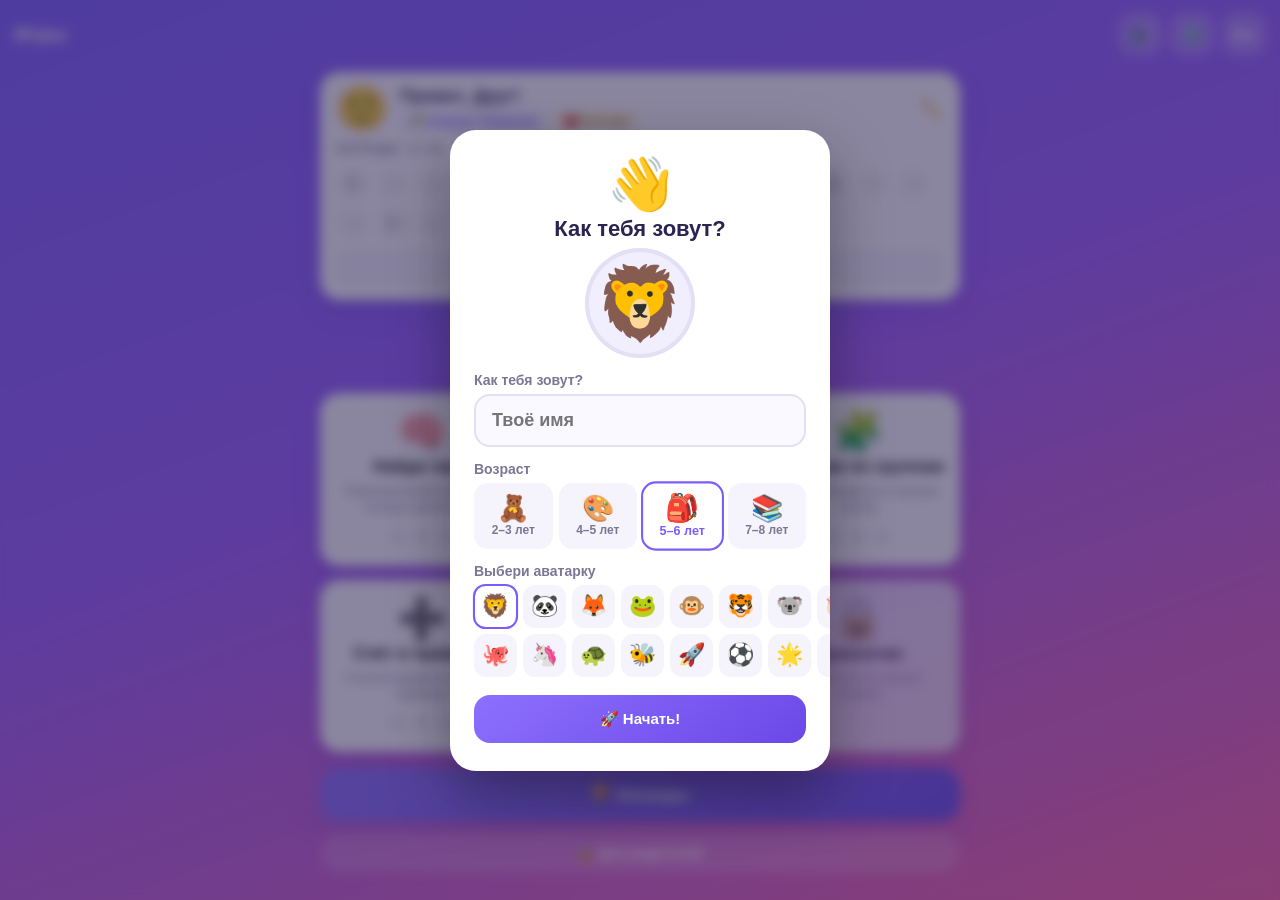
==== index.html @ 042e6fd1 "Админ-панель: доступ только по паролю (шестерёнка в шапке), полная статистика по всем детям + экспор" ====
<!DOCTYPE html>
<html lang="ru">
<head>
  <meta charset="UTF-8" />
  <meta name="viewport" content="width=device-width, initial-scale=1, viewport-fit=cover" />
  <meta name="theme-color" content="#7b5cff" />
  <meta name="description" content="Простые развивающие игры для детей: память, логика, последовательности и счёт." />
  <title>Игры для детей</title>

  <!-- PWA -->
  <link rel="manifest" href="manifest.webmanifest" />
  <link rel="icon" type="image/png" sizes="32x32" href="icons/favicon-32.png" />
  <link rel="apple-touch-icon" href="icons/apple-touch-icon.png" />
  <meta name="apple-mobile-web-app-capable" content="yes" />
  <meta name="mobile-web-app-capable" content="yes" />
  <meta name="apple-mobile-web-app-status-bar-style" content="default" />
  <meta name="apple-mobile-web-app-title" content="Игры" />

  <link rel="stylesheet" href="css/styles.css" />
</head>
<body>
  <div id="app">
    <header id="topbar">
      <button id="homeBtn" class="icon-btn hidden" type="button" aria-label="home">🏠</button>
      <h1 id="title">Игры</h1>
      <span class="grow"></span>
      <button id="soundBtn" class="icon-btn" type="button" aria-label="sound">🔊</button>
      <button id="adminBtn" class="icon-btn" type="button" aria-label="admin">⚙️</button>
      <button id="langBtn" class="icon-btn lang-btn" type="button" aria-label="language">RU</button>
    </header>
    <main id="screen" class="screen"></main>
  </div>

  <div id="overlay" class="overlay hidden"></div>
  <div id="toast" class="toast hidden"></div>

  <script src="js/i18n.js"></script>
  <script src="js/ages.js"></script>
  <script src="js/store.js"></script>
  <script src="js/audio.js"></script>
  <script src="js/ui.js"></script>
  <script src="js/adaptive.js"></script>
  <script src="js/achievements.js"></script>
  <script src="js/app.js"></script>
  <script src="js/games/memory.js"></script>
  <script src="js/games/sequence.js"></script>
  <script src="js/games/sorting.js"></script>
  <script src="js/games/math.js"></script>
  <script src="js/games/odd.js"></script>
  <script src="js/games/find.js"></script>
  <script src="js/games/words.js"></script>
  <script src="js/games/runner.js"></script>
  <script src="js/main.js"></script>
</body>
</html>
---- css/styles.css ----
/* styles.css — оформление приложения. */

:root {
  --primary: #7b5cff;
  --primary-dark: #6344e0;
  --accent: #ff5fa2;
  --good: #16c784;
  --bad: #ff4d6d;
  --ink: #2b2350;
  --muted: #7c7694;
  --card: #ffffff;
  --radius: 20px;
  --radius-sm: 14px;
  --shadow: 0 10px 30px rgba(74, 51, 160, 0.18);
  --shadow-sm: 0 4px 14px rgba(74, 51, 160, 0.14);
  --font: -apple-system, BlinkMacSystemFont, "Segoe UI", Roboto, "Helvetica Neue", Arial, sans-serif;
}

* { box-sizing: border-box; -webkit-tap-highlight-color: transparent; }

html, body {
  margin: 0;
  padding: 0;
  height: 100%;
}

body {
  font-family: var(--font);
  color: var(--ink);
  background: linear-gradient(160deg, #7b5cff 0%, #9b5bff 45%, #ff5fa2 100%);
  background-attachment: fixed;
  overflow: hidden;
}

button { font-family: inherit; cursor: pointer; }

.hidden { display: none !important; }
.grow { flex: 1; }

/* ---------- Каркас ---------- */

#app {
  display: flex;
  flex-direction: column;
  height: 100vh;
  height: 100dvh;
  padding: env(safe-area-inset-top) env(safe-area-inset-right) 0 env(safe-area-inset-left);
}

#topbar {
  display: flex;
  align-items: center;
  gap: 8px;
  padding: 12px 14px;
  color: #fff;
}

#topbar h1 {
  font-size: 20px;
  margin: 0;
  font-weight: 800;
  letter-spacing: .2px;
  text-shadow: 0 2px 6px rgba(0, 0, 0, .15);
}

.icon-btn {
  border: 0;
  background: rgba(255, 255, 255, .22);
  color: #fff;
  width: 44px;
  height: 44px;
  border-radius: 14px;
  font-size: 20px;
  display: flex;
  align-items: center;
  justify-content: center;
  backdrop-filter: blur(6px);
  transition: transform .12s, background .2s;
}
.icon-btn:active { transform: scale(.92); }
.icon-btn.lang-btn { font-weight: 800; font-size: 15px; letter-spacing: .5px; }

.screen {
  flex: 1;
  overflow-y: auto;
  -webkit-overflow-scrolling: touch;
  padding: 4px 14px calc(24px + env(safe-area-inset-bottom));
}

/* ---------- Главный экран ---------- */

.home { max-width: 640px; margin: 0 auto; }
.home-subtitle {
  color: #fff;
  text-align: center;
  font-size: 16px;
  margin: 4px 0 12px;
  opacity: .95;
  text-shadow: 0 1px 4px rgba(0,0,0,.15);
}

.total-stars {
  display: flex;
  justify-content: center;
  align-items: center;
  gap: 10px;
  margin: 0 auto 18px;
  width: fit-content;
  background: rgba(255, 255, 255, .2);
  color: #fff;
  padding: 8px 16px;
  border-radius: 999px;
  font-weight: 700;
  backdrop-filter: blur(6px);
}
.total-stars-label { opacity: .9; font-weight: 600; }
.total-stars-value { color: #ffe066; }

.game-grid {
  display: grid;
  grid-template-columns: repeat(auto-fill, minmax(150px, 1fr));
  gap: 14px;
}

.game-card {
  border: 0;
  background: var(--card);
  border-radius: var(--radius);
  padding: 18px 14px;
  text-align: center;
  box-shadow: var(--shadow);
  display: flex;
  flex-direction: column;
  align-items: center;
  gap: 6px;
  transition: transform .14s, box-shadow .2s;
  position: relative;
  overflow: hidden;
}
.game-card:active { transform: scale(.96); }
.game-card.mastered { outline: 3px solid #ffd43b; }
.game-card-emoji { font-size: 40px; line-height: 1; }
.game-card-title { font-size: 17px; font-weight: 800; }
.game-card-desc { font-size: 12.5px; color: var(--muted); line-height: 1.3; }
.game-card-record {
  margin-top: 6px; font-size: 13px; font-weight: 800;
  color: var(--primary); background: #f1eefe;
  border-radius: 999px; padding: 4px 12px; width: fit-content;
}
.game-card .stars-row { margin-top: 4px; }

/* ---------- Звёзды ---------- */

.stars-row { display: flex; gap: 4px; justify-content: center; }
.star { font-size: 22px; color: #dcdaeb; line-height: 1; }
.star.on { color: #ffc93c; text-shadow: 0 1px 3px rgba(0,0,0,.15); }

/* ---------- Общие элементы игры ---------- */

.game-hint {
  text-align: center;
  color: #fff;
  font-size: 15px;
  margin: 2px 0 12px;
  text-shadow: 0 1px 4px rgba(0,0,0,.15);
}

.game-stats {
  text-align: center;
  color: #fff;
  font-weight: 700;
  font-size: 15px;
  margin: 10px 0;
  min-height: 20px;
}
.game-stats .stat { margin: 0 8px; opacity: .95; }

.segmented {
  display: flex;
  gap: 6px;
  background: rgba(255, 255, 255, .2);
  padding: 5px;
  border-radius: 14px;
  width: fit-content;
  margin: 0 auto 6px;
  backdrop-filter: blur(6px);
}
.seg-btn {
  border: 0;
  background: transparent;
  color: #fff;
  padding: 9px 16px;
  border-radius: 10px;
  font-size: 14px;
  font-weight: 700;
  transition: background .2s, transform .12s;
}
.seg-btn:active { transform: scale(.95); }
.seg-btn.active { background: #fff; color: var(--primary); }

/* ---------- Память ---------- */

.memory-board {
  display: grid;
  grid-template-columns: repeat(var(--cols, 3), 1fr);
  gap: 10px;
  max-width: 560px;
  margin: 0 auto;
}

.memo-card {
  aspect-ratio: 1 / 1;
  perspective: 700px;
  border: 0;
  background: transparent;
  padding: 0;
}
.memo-inner {
  position: relative;
  width: 100%;
  height: 100%;
  transition: transform .38s cubic-bezier(.2, .8, .3, 1);
  transform-style: preserve-3d;
}
.memo-card.flipped .memo-inner { transform: rotateY(180deg); }

.memo-back, .memo-face {
  position: absolute;
  inset: 0;
  display: flex;
  align-items: center;
  justify-content: center;
  border-radius: 16px;
  backface-visibility: hidden;
  -webkit-backface-visibility: hidden;
  font-size: clamp(26px, 8vw, 44px);
  box-shadow: var(--shadow-sm);
}
.memo-back {
  background: linear-gradient(145deg, #8d70ff, #6a48e6);
  color: rgba(255, 255, 255, .85);
  font-weight: 800;
  font-size: clamp(20px, 6vw, 32px);
}
.memo-face {
  background: #fff;
  transform: rotateY(180deg);
}
.memo-card.matched .memo-face { background: #e7fff3; }
.memo-card.matched { animation: pop .35s ease; }

/* ---------- Последовательности ---------- */

.seq-stage { max-width: 640px; margin: 0 auto; }

.seq-tiles {
  display: flex;
  flex-wrap: wrap;
  justify-content: center;
  gap: 10px;
  margin: 8px 0 22px;
}
.seq-tile {
  width: 64px;
  height: 64px;
  border-radius: 16px;
  background: #fff;
  box-shadow: var(--shadow-sm);
  display: flex;
  align-items: center;
  justify-content: center;
  font-size: 32px;
  font-weight: 800;
}
.seq-tile.num { color: var(--primary); }
.seq-tile.blank {
  background: rgba(255, 255, 255, .3);
  border: 3px dashed #fff;
  color: #fff;
  font-size: 26px;
}
.seq-tile.blank.filled {
  background: #fff;
  border: 0;
  color: var(--good);
}

.seq-options {
  display: flex;
  justify-content: center;
  flex-wrap: wrap;
  gap: 14px;
}
.seq-option {
  width: 84px;
  height: 84px;
  border-radius: 20px;
  border: 0;
  background: #fff;
  box-shadow: var(--shadow);
  font-size: 40px;
  display: flex;
  align-items: center;
  justify-content: center;
  transition: transform .12s, box-shadow .2s, background .2s;
}
.seq-option.num { font-size: 34px; font-weight: 800; color: var(--primary); }
.seq-option:active { transform: scale(.94); }
.seq-option.correct { background: var(--good); color: #fff; animation: pop .35s; }
.seq-option.wrong { background: var(--bad); color: #fff; animation: shake .4s; }

/* ---------- Сортировка ---------- */

.sort-stage { max-width: 640px; margin: 0 auto; }
.sort-label {
  text-align: center;
  color: #fff;
  opacity: .9;
  font-size: 13.5px;
  margin-bottom: 8px;
}

.sort-tray {
  display: flex;
  flex-wrap: wrap;
  justify-content: center;
  gap: 10px;
  background: rgba(255, 255, 255, .18);
  border-radius: var(--radius);
  padding: 12px;
  min-height: 76px;
  margin-bottom: 16px;
  backdrop-filter: blur(6px);
}
.sort-item {
  width: 58px;
  height: 58px;
  border-radius: 14px;
  border: 2px solid transparent;
  background: #fff;
  font-size: 30px;
  display: flex;
  align-items: center;
  justify-content: center;
  box-shadow: var(--shadow-sm);
  transition: transform .12s, border-color .2s;
}
.sort-item:active { transform: scale(.92); }
.sort-item.selected {
  border-color: var(--accent);
  transform: translateY(-4px) scale(1.05);
  box-shadow: 0 0 0 4px rgba(255, 95, 162, .35), var(--shadow);
}
.sort-item.placed {
  width: 34px;
  height: 34px;
  font-size: 20px;
  box-shadow: none;
  border-radius: 9px;
  background: transparent;
  cursor: default;
}

.sort-bins {
  display: grid;
  grid-template-columns: repeat(auto-fit, minmax(140px, 1fr));
  gap: 12px;
}
.bin {
  border: 3px dashed rgba(255, 255, 255, .8);
  background: rgba(255, 255, 255, .16);
  border-radius: var(--radius);
  padding: 12px;
  min-height: 120px;
  color: #fff;
  transition: transform .12s, background .2s, border-color .2s;
  backdrop-filter: blur(6px);
}
.bin:active { transform: scale(.97); }
.bin-head {
  display: flex;
  align-items: center;
  justify-content: center;
  gap: 6px;
  font-weight: 800;
  font-size: 15px;
  margin-bottom: 8px;
}
.bin-emoji { font-size: 20px; }
.bin-placed {
  display: flex;
  flex-wrap: wrap;
  gap: 6px;
  justify-content: center;
  align-items: center;
  min-height: 34px;
}
.bin.shake, .sort-item.shake { animation: shake .4s; }
.bin.nudge { animation: nudge .35s; }

/* ---------- Математика ---------- */

.math-stage { max-width: 640px; margin: 0 auto; }
.math-prompt {
  text-align: center;
  color: #fff;
  font-size: 17px;
  font-weight: 700;
  margin: 6px 0 14px;
  text-shadow: 0 1px 4px rgba(0,0,0,.15);
}
.math-equation {
  display: flex;
  flex-wrap: wrap;
  align-items: center;
  justify-content: center;
  gap: 10px;
  margin-bottom: 20px;
}
.math-group {
  display: flex;
  flex-wrap: wrap;
  gap: 6px;
  justify-content: center;
  max-width: 240px;
  background: rgba(255, 255, 255, .18);
  border-radius: 16px;
  padding: 10px;
  min-width: 60px;
  min-height: 60px;
  align-items: center;
  backdrop-filter: blur(6px);
}
.math-dot { font-size: 26px; line-height: 1; }
.math-dot.dim { opacity: .3; }
.math-op { color: #fff; font-size: 34px; font-weight: 800; }
.math-q {
  color: #ffe066;
  font-size: 38px;
  font-weight: 900;
}

.math-options {
  display: flex;
  flex-wrap: wrap;
  justify-content: center;
  gap: 14px;
}
.math-option {
  width: 76px;
  height: 76px;
  border-radius: 20px;
  border: 0;
  background: #fff;
  box-shadow: var(--shadow);
  font-size: 34px;
  font-weight: 800;
  color: var(--primary);
  display: flex;
  align-items: center;
  justify-content: center;
  transition: transform .12s, background .2s, color .2s;
}
.math-option:active { transform: scale(.94); }
.math-option.correct { background: var(--good); color: #fff; animation: pop .35s; }
.math-option.wrong { background: var(--bad); color: #fff; animation: shake .4s; }

/* ---------- Что лишнее ---------- */

.odd-stage { max-width: 640px; margin: 0 auto; }
.odd-grid {
  display: flex;
  flex-wrap: wrap;
  justify-content: center;
  gap: 14px;
  margin-top: 14px;
}
.odd-item {
  width: clamp(70px, 20vw, 88px);
  height: clamp(70px, 20vw, 88px);
  border-radius: 22px;
  border: 0;
  background: #fff;
  box-shadow: var(--shadow);
  font-size: clamp(34px, 9vw, 46px);
  display: flex;
  align-items: center;
  justify-content: center;
  transition: transform .12s, background .2s;
}
.odd-item:active { transform: scale(.93); }
.odd-item.correct { background: var(--good); animation: pop .35s; }
.odd-item.wrong { background: var(--bad); animation: shake .4s; }

/* ---------- Игра «Найди такого же» (малыши) ---------- */
.find-stage { display: flex; flex-direction: column; align-items: center; gap: 10px; margin-top: 8px; }
.find-target {
  display: flex; flex-direction: column; align-items: center; gap: 2px;
  background: #fff; border-radius: 24px; padding: 12px 26px;
  box-shadow: var(--shadow-sm);
}
.find-target-label { font-size: 18px; opacity: .6; }
.find-target-emoji { font-size: 76px; line-height: 1; }
.find-arrow { font-size: 24px; opacity: .5; }
.find-grid { display: flex; flex-wrap: wrap; justify-content: center; gap: 12px; }
.find-item {
  width: 88px; height: 88px; border-radius: 22px; border: 3px solid transparent;
  background: #f5f3fc; font-size: 48px; line-height: 1;
  display: flex; align-items: center; justify-content: center;
  transition: transform .12s, border-color .2s, background .2s;
}
.find-item:active { transform: scale(.92); }
.find-item.correct { background: var(--good); animation: pop .35s; }
.find-item.wrong { background: var(--bad); animation: shake .4s; }

/* ---------- Игра «Найди слово» (школьники) ---------- */
.words-stage { display: flex; flex-direction: column; align-items: center; gap: 14px; margin-top: 8px; }
.words-picture { font-size: 84px; line-height: 1; }
.words-options { display: flex; flex-direction: column; gap: 10px; width: 100%; max-width: 420px; }
.words-option {
  border: 2px solid #e3dff5; background: #fff; color: var(--ink);
  font-size: 22px; font-weight: 800; padding: 14px 16px; border-radius: 16px;
  transition: transform .12s, border-color .2s, background .2s;
}
.words-option:active { transform: scale(.97); }
.words-option.correct { background: var(--good); border-color: var(--good); color: #fff; animation: pop .35s; }
.words-option.wrong { background: var(--bad); border-color: var(--bad); color: #fff; animation: shake .4s; }

/* ---------- Оверлей результата ---------- */

.overlay {
  position: fixed;
  inset: 0;
  background: rgba(43, 35, 80, .55);
  backdrop-filter: blur(6px);
  display: flex;
  align-items: center;
  justify-content: center;
  padding: 20px;
  z-index: 50;
  animation: fade .2s;
}
.overlay-card {
  background: #fff;
  border-radius: 26px;
  padding: 28px 24px;
  max-width: 380px;
  width: 100%;
  max-height: 88vh;
  overflow-y: auto;
  text-align: center;
  box-shadow: 0 24px 60px rgba(0,0,0,.35);
  animation: rise .3s cubic-bezier(.2, .9, .3, 1.2);
}
.result-emoji { font-size: 64px; line-height: 1; }
.result-title { font-size: 24px; font-weight: 800; margin: 8px 0 12px; }
.result-text { color: var(--muted); margin: 12px 0 20px; font-size: 15px; }
.result-note {
  margin: -8px 0 18px;
  font-size: 14px;
  font-weight: 700;
  color: var(--primary);
  background: #f1eefe;
  border-radius: 12px;
  padding: 9px 12px;
}
.result .stars-row .star { font-size: 34px; }
.result-actions { display: flex; gap: 10px; }
.result-actions .btn { flex: 1; }

.btn {
  border: 0;
  background: #eeecf7;
  color: var(--ink);
  padding: 15px 18px;
  border-radius: 16px;
  font-size: 15px;
  font-weight: 800;
  transition: transform .12s, background .2s;
}
.btn:active { transform: scale(.95); }
.btn.primary { background: linear-gradient(145deg, #8d70ff, #6a48e6); color: #fff; }

/* ---------- Тост ---------- */

.toast {
  position: fixed;
  left: 50%;
  bottom: calc(24px + env(safe-area-inset-bottom));
  transform: translateX(-50%);
  background: rgba(43, 35, 80, .92);
  color: #fff;
  padding: 12px 20px;
  border-radius: 999px;
  font-size: 14px;
  font-weight: 600;
  z-index: 60;
  animation: fade .2s;
}

/* ---------- Профиль и главный экран ---------- */

.home-badges { display: flex; gap: 10px; justify-content: center; margin: 0 0 14px; }
.home-badge {
  display: flex; align-items: center; gap: 6px;
  background: rgba(255, 255, 255, .2);
  color: #fff; font-weight: 700; font-size: 14px;
  padding: 8px 14px; border-radius: 999px;
  backdrop-filter: blur(6px);
}
.home-badge-icon { font-size: 16px; }

.profile-card {
  display: flex; flex-direction: column; gap: 10px;
  width: 100%; max-width: 640px; margin: 0 auto 14px;
  border-radius: var(--radius);
  background: var(--card); box-shadow: var(--shadow);
  padding: 14px 16px; text-align: left;
}
.profile-main {
  display: flex; align-items: center; gap: 12px;
  width: 100%; border: 0; background: none; padding: 0;
  text-align: left; transition: transform .12s;
}
.profile-main:active { transform: scale(.98); }
.profile-avatar { font-size: 42px; line-height: 1; }
.profile-info { display: flex; flex-direction: column; gap: 4px; flex: 1; min-width: 0; }
.profile-name { font-size: 18px; font-weight: 800; color: var(--ink); }
.profile-rank {
  font-size: 13px; font-weight: 700; color: var(--primary);
  background: #f1eefe; border-radius: 999px; padding: 3px 10px; width: fit-content;
}
.profile-tags { display: flex; flex-wrap: wrap; gap: 6px; }
.profile-age {
  font-size: 13px; font-weight: 700; color: #8a6d1b;
  background: #fff6d8; border-radius: 999px; padding: 3px 10px; width: fit-content;
}
.profile-edit { font-size: 20px; opacity: .5; }

.profile-badges-label {
  font-size: 12px; font-weight: 700; color: var(--muted);
  text-transform: uppercase; letter-spacing: .03em;
}
.profile-badges {
  display: flex; flex-wrap: wrap; gap: 6px;
  width: 100%; border: 0; background: none; padding: 0;
}
.badge {
  width: 34px; height: 34px; border-radius: 50%; flex: none;
  display: flex; align-items: center; justify-content: center;
  font-size: 19px; line-height: 1; background: #f5f3fc;
  transition: transform .12s;
}
.badge.got {
  background: #fff6d8;
  box-shadow: inset 0 0 0 2px #ffd43b;
}
.badge.locked { filter: grayscale(1); opacity: .38; }
.profile-badges:active .badge { transform: scale(.9); }

.ach-open-btn {
  display: block; width: 100%; max-width: 640px; margin: 16px auto 0;
  border: 0; border-radius: var(--radius);
  background: linear-gradient(145deg, #8d70ff, #6a48e6); color: #fff;
  font-size: 17px; font-weight: 800; padding: 16px; box-shadow: var(--shadow);
  transition: transform .12s;
}
.ach-open-btn:active { transform: scale(.97); }

/* ---------- Форма профиля ---------- */

.profile-form { text-align: left; margin-top: 6px; }
.field-label { display: block; font-size: 14px; font-weight: 700; color: var(--muted); margin: 14px 0 6px; }
.name-input {
  width: 100%; box-sizing: border-box;
  font-size: 18px; font-weight: 700; color: var(--ink);
  padding: 14px 16px; border-radius: 16px;
  border: 2px solid #e3dff5; background: #faf9ff; outline: none;
}
.name-input:focus { border-color: var(--primary); background: #fff; }

.avatar-preview-wrap { display: flex; justify-content: center; }
.avatar-preview {
  font-size: 72px; line-height: 1;
  background: #f1eefe; border-radius: 50%;
  width: 110px; height: 110px;
  display: flex; align-items: center; justify-content: center;
  box-shadow: inset 0 0 0 4px #e3dff5;
}
.avatar-grid {
  display: grid; grid-template-columns: repeat(8, 1fr);
  gap: 6px; margin-top: 4px;
}
.avatar-opt {
  aspect-ratio: 1; border-radius: 12px; border: 2px solid transparent;
  background: #f5f3fc; font-size: 22px;
  display: flex; align-items: center; justify-content: center;
  transition: transform .12s, border-color .2s, background .2s;
}
.avatar-opt:active { transform: scale(.9); }
.avatar-opt.active { border-color: var(--primary); background: #fff; transform: scale(1.05); }

/* ---------- Возраст ребёнка ---------- */
.age-row { display: grid; grid-template-columns: repeat(4, 1fr); gap: 6px; margin-top: 4px; }
.age-opt {
  display: flex; flex-direction: column; align-items: center; gap: 2px;
  padding: 10px 4px; border-radius: 14px; border: 2px solid transparent;
  background: #f5f3fc; color: var(--ink);
  transition: transform .12s, border-color .2s, background .2s;
}
.age-opt:active { transform: scale(.94); }
.age-opt.active { border-color: var(--primary); background: #fff; transform: scale(1.05); }
.age-emoji { font-size: 26px; line-height: 1; }
.age-range { font-size: 12px; font-weight: 700; color: var(--muted); white-space: nowrap; }
.age-opt.active .age-range { color: var(--primary); }
.age-hint { margin-top: 6px; font-size: 12.5px; font-weight: 700; color: var(--muted); text-align: center; }

.ach-desc { font-size: 12.5px; color: var(--muted); line-height: 1.4; white-space: pre-wrap; }

.onboarding-emoji { font-size: 52px; line-height: 1; }
.onboarding-title { font-size: 22px; font-weight: 800; margin: 6px 0 4px; }

.btn.wide { width: 100%; margin-top: 18px; }

/* ---------- Экран наград ---------- */

.ach-screen { max-width: 640px; margin: 0 auto; }
.ach-rank {
  display: flex; align-items: center; justify-content: center; gap: 10px;
  background: rgba(255, 255, 255, .2); color: #fff;
  font-size: 17px; font-weight: 800;
  padding: 12px; border-radius: var(--radius); margin-bottom: 10px;
  backdrop-filter: blur(6px);
}
.ach-rank-icon { font-size: 26px; }
.ach-progress {
  text-align: center; color: #fff; font-weight: 700; font-size: 14px;
  margin-bottom: 14px; opacity: .95;
}
.ach-grid { display: grid; gap: 10px; }
.ach-card {
  display: flex; align-items: center; gap: 12px;
  background: var(--card); border-radius: var(--radius-sm);
  padding: 12px 14px; box-shadow: var(--shadow-sm);
}
.ach-card.locked { opacity: .6; }
.ach-card.unlocked { outline: 2px solid #ffd43b; }
.ach-icon {
  font-size: 28px; width: 48px; height: 48px; flex: none;
  display: flex; align-items: center; justify-content: center;
  background: #f5f3fc; border-radius: 14px;
}
.ach-card.unlocked .ach-icon { background: #fff6d8; }
.ach-body { min-width: 0; }
.ach-card-title { font-size: 15px; font-weight: 800; }
.ach-card-desc { font-size: 12.5px; color: var(--muted); }

/* ---------- Окно новой награды ---------- */

.ach-reward-icon { font-size: 72px; line-height: 1; animation: pop .5s; }
.ach-reward-title { font-size: 24px; font-weight: 800; margin: 8px 0 14px; }
.ach-reward-list { display: grid; gap: 8px; margin-bottom: 6px; }
.ach-reward-item {
  display: flex; align-items: center; gap: 10px;
  background: #f7f5ff; border-radius: 14px; padding: 10px 12px; text-align: left;
}
.ach-reward-item-icon { font-size: 24px; }
.ach-reward-item-title { font-size: 14px; font-weight: 700; }

/* ---------- Лимит времени ---------- */

.limit-banner {
  max-width: 640px; margin: 0 auto 14px;
  background: rgba(255, 255, 255, .22); color: #fff;
  font-size: 15px; font-weight: 800; text-align: center;
  padding: 12px 16px; border-radius: var(--radius);
  backdrop-filter: blur(6px);
}
.home-badge-alert { background: rgba(255, 90, 90, .45); }

.parents-btn {
  display: block; width: 100%; max-width: 640px; margin: 12px auto 0;
  border: 0; background: rgba(255, 255, 255, .18); color: #fff;
  font-size: 14px; font-weight: 700; padding: 12px;
  border-radius: var(--radius); backdrop-filter: blur(6px);
  transition: transform .12s;
}
.parents-btn:active { transform: scale(.97); }

.gate-q { font-size: 26px; font-weight: 900; margin: 6px 0 14px; color: var(--primary); }
.gate-error { color: #d64545; font-weight: 700; font-size: 14px; margin: 10px 0 0; }

.limit-options { display: grid; grid-template-columns: repeat(2, 1fr); gap: 8px; margin-top: 4px; }
.limit-opt {
  border: 2px solid #e3dff5; background: #faf9ff; color: var(--ink);
  font-size: 15px; font-weight: 700; padding: 12px 6px; border-radius: 14px;
  transition: transform .12s, border-color .2s, background .2s;
}
.limit-opt:active { transform: scale(.95); }
.limit-opt.active { border-color: var(--primary); background: #fff; color: var(--primary); }

/* ---------- Дети (несколько профилей) ---------- */

.profile-kids {
  width: 100%; border: 0; background: #f5f3fc; color: var(--primary);
  font-size: 14px; font-weight: 800; padding: 10px; border-radius: 14px;
  transition: transform .12s;
}
.profile-kids:active { transform: scale(.97); }

.profiles-screen { display: flex; flex-direction: column; align-items: stretch; }
.kid-list { display: grid; gap: 8px; margin: 12px 0 4px; }
.kid-line { display: flex; gap: 8px; align-items: stretch; }
.kid-row {
  flex: 1; display: flex; align-items: center; gap: 12px;
  border: 2px solid #e3dff5; background: #faf9ff; border-radius: 16px;
  padding: 10px 12px; text-align: left;
  transition: transform .12s, border-color .2s, background .2s;
}
.kid-row:active { transform: scale(.98); }
.kid-row.active { border-color: var(--primary); background: #fff; }
.kid-avatar { font-size: 34px; line-height: 1; }
.kid-info { display: flex; flex-direction: column; gap: 3px; min-width: 0; }
.kid-name { font-size: 16px; font-weight: 800; color: var(--ink); }
.kid-sub { font-size: 12.5px; color: var(--muted); font-weight: 700; }
.kid-del {
  flex: none; width: 46px; border: 0; border-radius: 16px;
  background: #fdecec; color: #d64545; font-size: 18px;
  transition: transform .12s;
}
.kid-del:active { transform: scale(.92); }

.limit-children { display: flex; flex-wrap: wrap; gap: 8px; margin-top: 4px; }
.child-chip {
  display: flex; align-items: center; gap: 6px;
  border: 2px solid #e3dff5; background: #faf9ff; color: var(--ink);
  font-size: 14px; font-weight: 700; padding: 8px 12px; border-radius: 999px;
  transition: transform .12s, border-color .2s, background .2s;
}
.child-chip:active { transform: scale(.95); }
.child-chip.active { border-color: var(--primary); background: #fff; color: var(--primary); }
.child-chip-avatar { font-size: 18px; }

/* ---------- Заблокированная карточка ---------- */

.game-card.card-locked { opacity: .72; }
.game-card.card-locked .game-card-emoji { filter: grayscale(.6); }

/* ---------- Дракончик ---------- */

.runner-wrap { max-width: 640px; margin: 0 auto; }
.runner-canvas {
  display: block; width: 100%;
  border-radius: 20px; box-shadow: var(--shadow);
  background: #d8f2ff; touch-action: none; cursor: pointer;
}

/* ---------- Анимации ---------- */

@keyframes pop {
  0% { transform: scale(1); }
  50% { transform: scale(1.12); }
  100% { transform: scale(1); }
}
@keyframes shake {
  0%, 100% { transform: translateX(0); }
  20% { transform: translateX(-7px); }
  40% { transform: translateX(7px); }
  60% { transform: translateX(-5px); }
  80% { transform: translateX(5px); }
}
@keyframes nudge {
  0%, 100% { transform: translateY(0); }
  50% { transform: translateY(-6px); }
}
@keyframes fade { from { opacity: 0; } to { opacity: 1; } }
@keyframes rise {
  from { opacity: 0; transform: translateY(20px) scale(.95); }
  to { opacity: 1; transform: translateY(0) scale(1); }
}

@media (prefers-reduced-motion: reduce) {
  * { animation-duration: .001s !important; transition-duration: .001s !important; }
}
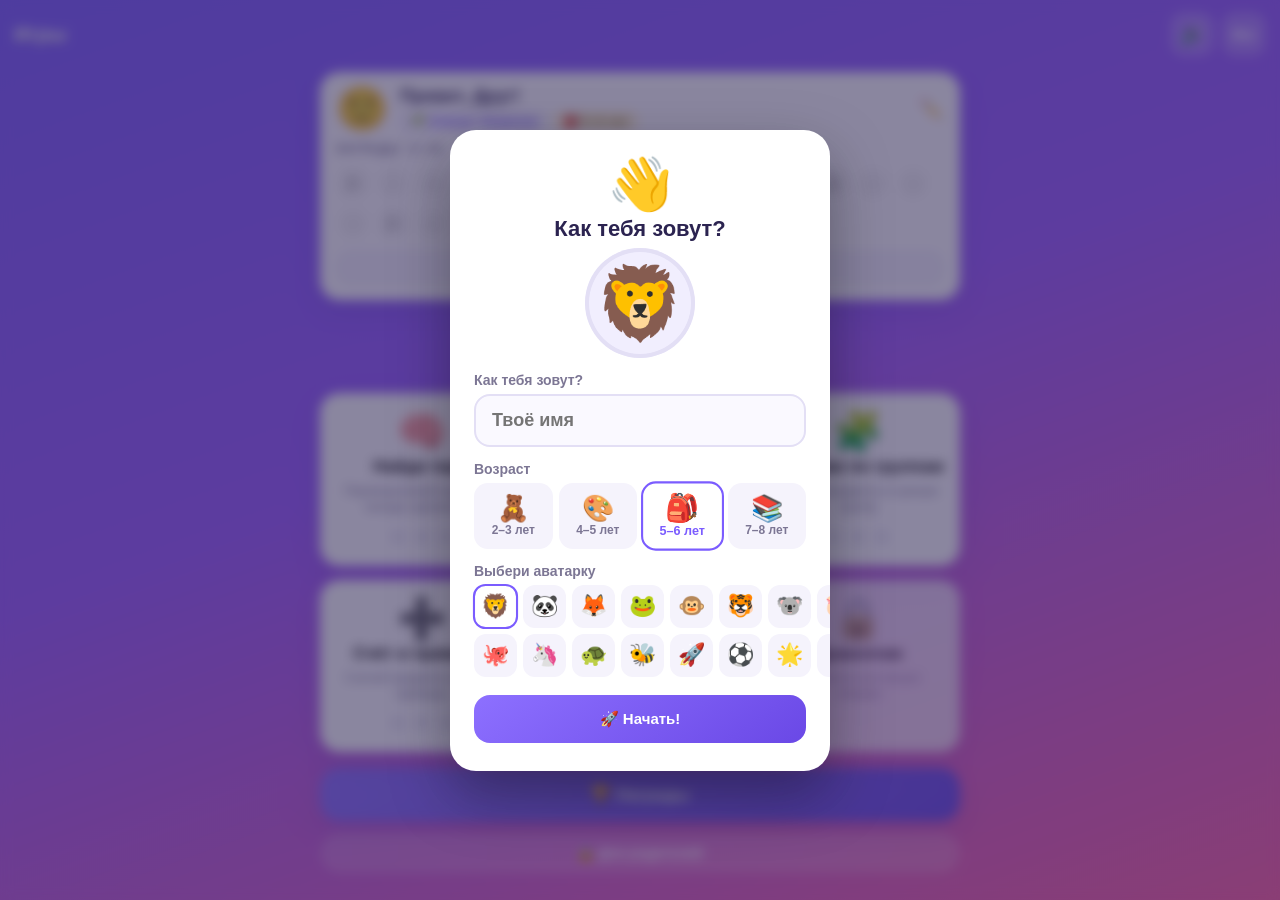
==== commit 60cfdb8b: "Админ-панель: убрать кнопку из UI, вход по хешу #admin + пароль. Обновить кэш SW до v17" ====
--- a/index.html
+++ b/index.html
@@ -25,7 +25,6 @@
       <h1 id="title">Игры</h1>
       <span class="grow"></span>
       <button id="soundBtn" class="icon-btn" type="button" aria-label="sound">🔊</button>
-      <button id="adminBtn" class="icon-btn" type="button" aria-label="admin">⚙️</button>
       <button id="langBtn" class="icon-btn lang-btn" type="button" aria-label="language">RU</button>
     </header>
     <main id="screen" class="screen"></main>
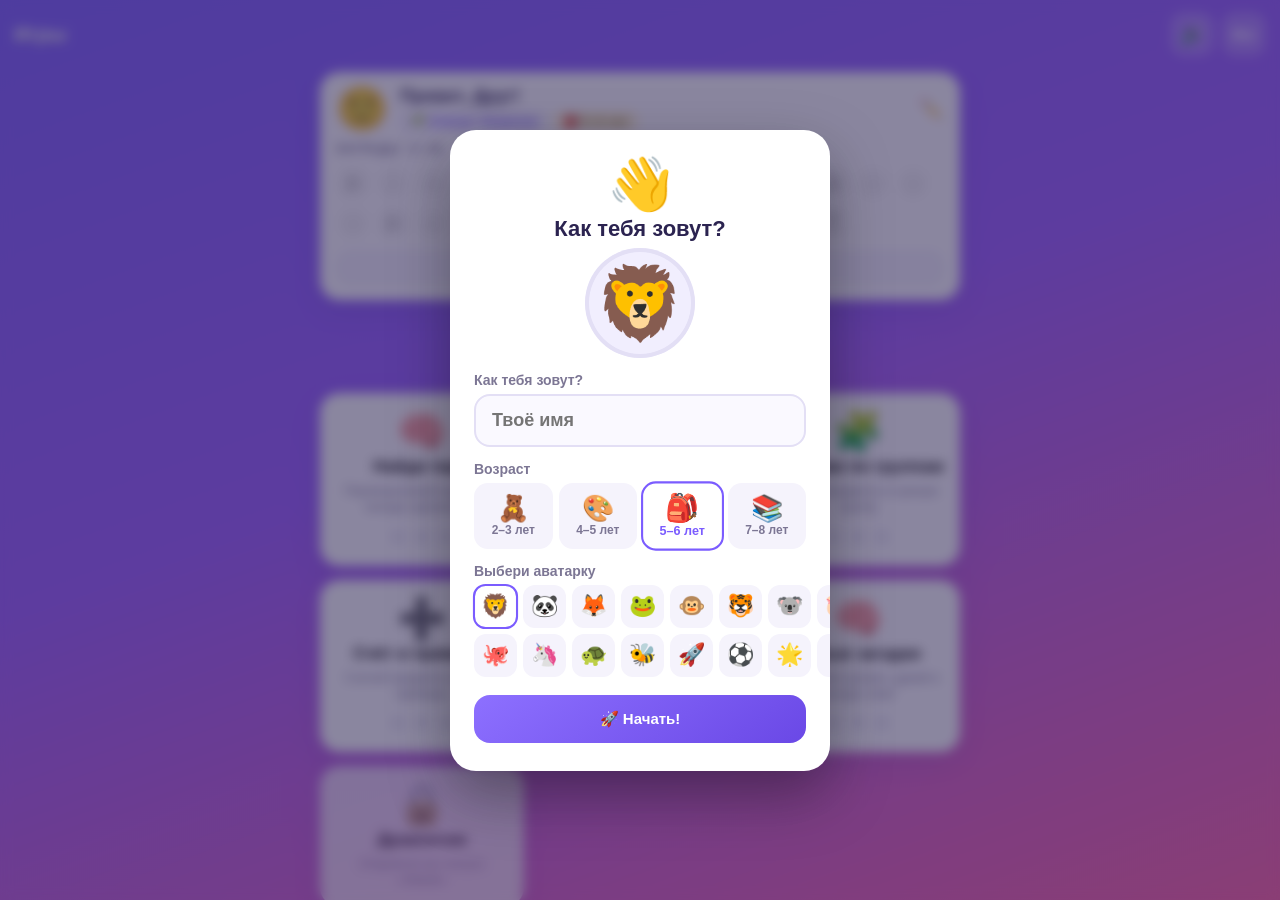
==== commit da8a0e8f: "Новая игра «Умные загадки»: 40 логических уровней с прогрессией - Модуль js/games/brain.js (аналог B" ====
--- a/index.html
+++ b/index.html
@@ -47,6 +47,7 @@
   <script src="js/games/math.js"></script>
   <script src="js/games/odd.js"></script>
   <script src="js/games/find.js"></script>
+  <script src="js/games/brain.js"></script>
   <script src="js/games/words.js"></script>
   <script src="js/games/runner.js"></script>
   <script src="js/main.js"></script>
--- a/css/styles.css
+++ b/css/styles.css
@@ -526,6 +526,43 @@
 .words-option.correct { background: var(--good); border-color: var(--good); color: #fff; animation: pop .35s; }
 .words-option.wrong { background: var(--bad); border-color: var(--bad); color: #fff; animation: shake .4s; }
 
+/* ---------- Игра «Умные загадки» (прогрессия уровней) ---------- */
+.brain-stage {
+  display: flex; flex-direction: column; align-items: center; gap: 14px;
+  margin-top: 8px;
+}
+.brain-prompt {
+  color: #fff; font-size: 18px; font-weight: 800; text-align: center;
+  text-shadow: 0 1px 4px rgba(0,0,0,.18);
+}
+.brain-scene {
+  background: #fff; border-radius: 22px; padding: 16px 22px;
+  box-shadow: var(--shadow-sm);
+  font-size: clamp(28px, 8vw, 40px); line-height: 1.5;
+  text-align: center; letter-spacing: 2px; max-width: 100%;
+}
+.brain-grid {
+  display: flex; flex-wrap: wrap; justify-content: center; gap: 12px;
+  max-width: 520px;
+}
+.brain-opt {
+  width: clamp(74px, 21vw, 96px);
+  min-height: clamp(74px, 21vw, 96px);
+  border: 3px solid transparent; border-radius: 22px;
+  background: #fff; box-shadow: var(--shadow-sm);
+  font-size: clamp(34px, 10vw, 46px); line-height: 1;
+  display: flex; align-items: center; justify-content: center;
+  transition: transform .12s, border-color .2s, background .2s;
+}
+.brain-opt:active { transform: scale(.93); }
+.brain-opt.correct { background: var(--good); border-color: var(--good); animation: pop .35s; }
+.brain-opt.wrong { background: var(--bad); border-color: var(--bad); animation: shake .4s; }
+.brain-grid.many .brain-opt {
+  width: clamp(62px, 17vw, 78px);
+  min-height: clamp(62px, 17vw, 78px);
+  font-size: clamp(28px, 8vw, 38px);
+}
+
 /* ---------- Оверлей результата ---------- */
 
 .overlay {
@@ -778,6 +815,12 @@
 }
 .home-badge-alert { background: rgba(255, 90, 90, .45); }
 
+/* Всплывающее окно установки PWA */
+.install-modal-text {
+  font-size: 15px; line-height: 1.5; text-align: center;
+  color: var(--ink); opacity: .85; margin: 4px 0 6px;
+}
+
 .parents-btn {
   display: block; width: 100%; max-width: 640px; margin: 12px auto 0;
   border: 0; background: rgba(255, 255, 255, .18); color: #fff;
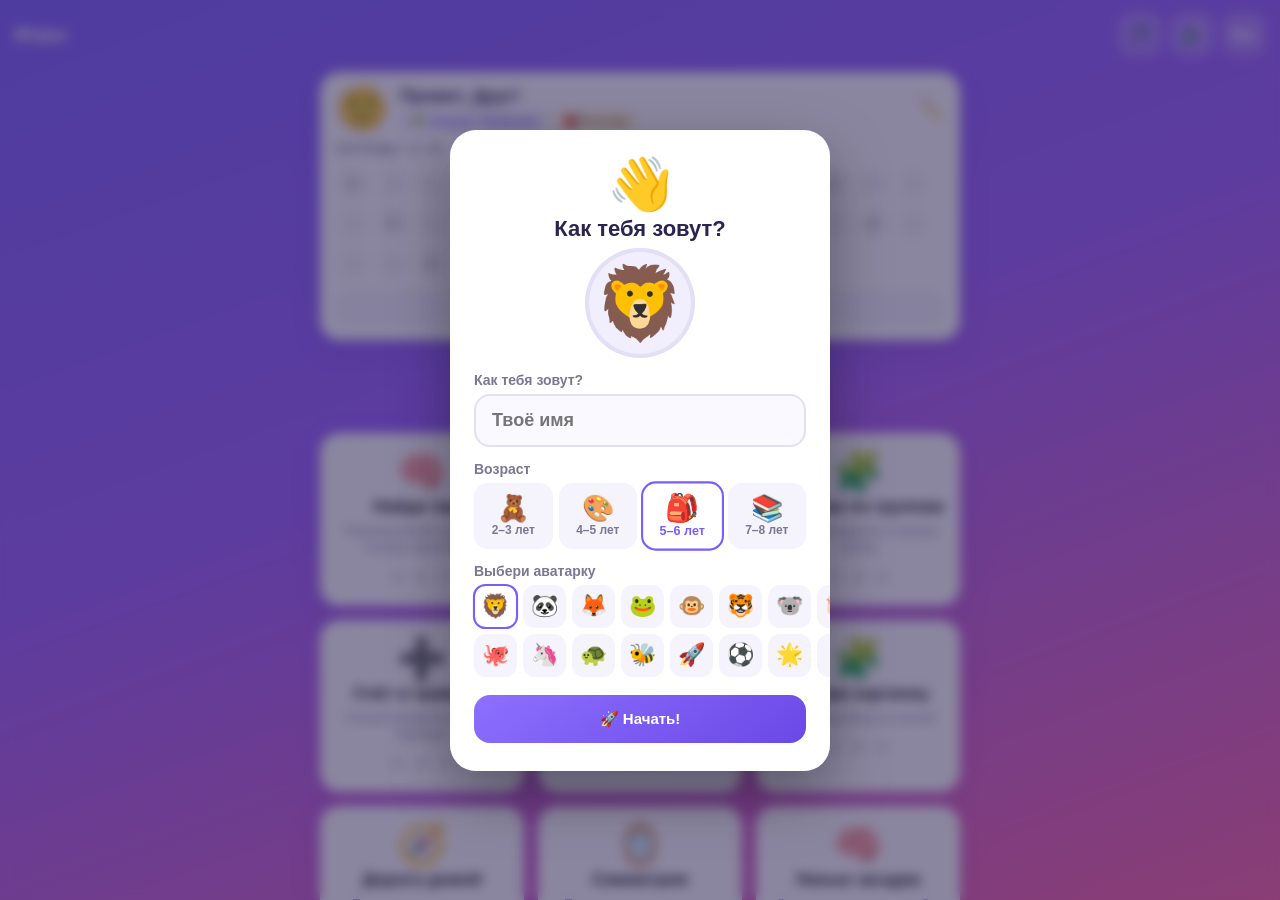
==== commit 8e5bfbdf: "Добавить игры, аналитику и музыку" ====
--- a/index.html
+++ b/index.html
@@ -24,6 +24,7 @@
       <button id="homeBtn" class="icon-btn hidden" type="button" aria-label="home">🏠</button>
       <h1 id="title">Игры</h1>
       <span class="grow"></span>
+      <button id="musicBtn" class="icon-btn" type="button" aria-label="music" aria-pressed="true">🎵</button>
       <button id="soundBtn" class="icon-btn" type="button" aria-label="sound">🔊</button>
       <button id="langBtn" class="icon-btn lang-btn" type="button" aria-label="language">RU</button>
     </header>
@@ -36,6 +37,8 @@
   <script src="js/i18n.js"></script>
   <script src="js/ages.js"></script>
   <script src="js/store.js"></script>
+  <script src="js/analytics-config.js"></script>
+  <script src="js/analytics.js"></script>
   <script src="js/audio.js"></script>
   <script src="js/ui.js"></script>
   <script src="js/adaptive.js"></script>
@@ -47,6 +50,13 @@
   <script src="js/games/math.js"></script>
   <script src="js/games/odd.js"></script>
   <script src="js/games/find.js"></script>
+  <script src="js/games/puzzle.js"></script>
+  <script src="js/games/shadow.js"></script>
+  <script src="js/games/story.js"></script>
+  <script src="js/games/maze.js"></script>
+  <script src="js/games/symmetry.js"></script>
+  <script src="js/games/robot.js"></script>
+  <script src="js/games/wordbuild.js"></script>
   <script src="js/games/brain.js"></script>
   <script src="js/games/words.js"></script>
   <script src="js/games/runner.js"></script>
--- a/css/styles.css
+++ b/css/styles.css
@@ -563,6 +563,97 @@
   font-size: clamp(28px, 8vw, 38px);
 }
 
+/* ---------- Новые игры: пазл, тени и истории ---------- */
+.puzzle-stage, .shadow-stage, .story-stage, .maze-stage,
+.symmetry-stage, .robot-stage, .wordbuild-stage {
+  display: flex; flex-direction: column; align-items: center; gap: 14px; margin-top: 8px;
+}
+.puzzle-label { margin: 0; color: #fff; font-weight: 700; text-shadow: 0 1px 4px rgba(0,0,0,.15); }
+.puzzle-preview, .puzzle-board {
+  display: grid; grid-template-columns: repeat(2, minmax(64px, 90px)); gap: 6px;
+  padding: 8px; background: rgba(255,255,255,.2); border-radius: 20px;
+}
+.puzzle-preview span, .puzzle-slot {
+  min-width: 64px; min-height: 64px; border-radius: 14px; display: flex;
+  align-items: center; justify-content: center; font-size: 40px;
+}
+.puzzle-preview span { background: #fff; }
+.puzzle-slot { border: 2px dashed rgba(255,255,255,.8); background: rgba(255,255,255,.18); color: #fff; }
+.puzzle-slot.filled { border-style: solid; border-color: #fff; background: #fff; }
+.puzzle-slot.wrong, .symmetry-option.wrong { background: var(--bad); animation: shake .4s; }
+.puzzle-pieces, .symmetry-options { display: flex; flex-wrap: wrap; justify-content: center; gap: 10px; }
+.puzzle-piece, .symmetry-option {
+  width: 66px; height: 66px; border: 3px solid transparent; border-radius: 18px;
+  background: #fff; box-shadow: var(--shadow-sm); font-size: 38px;
+}
+.puzzle-piece.selected { border-color: var(--primary); transform: translateY(-4px); }
+.puzzle-piece:disabled { opacity: .4; }
+
+/* ---------- Новая игра: найди тень ---------- */
+.shadow-target { width: 142px; height: 142px; display: flex; align-items: center; justify-content: center; background: #fff; padding: 12px; border-radius: 22px; }
+.shadow-grid { display: grid; grid-template-columns: repeat(4, minmax(68px, 96px)); gap: 10px; justify-content: center; }
+.shadow-option {
+  min-height: 96px; border: 3px solid transparent; border-radius: 20px;
+  background: #fff; box-shadow: var(--shadow-sm); padding: 8px;
+}
+.shadow-target svg { width: 100%; height: 100%; }
+.shadow-option svg { width: 100%; height: 76px; }
+.shadow-option.correct { background: var(--good); animation: pop .35s; }
+.shadow-option.wrong { background: var(--bad); animation: shake .4s; }
+
+/* ---------- Новая игра: история по порядку ---------- */
+.story-tray, .story-answer { display: flex; flex-wrap: wrap; justify-content: center; gap: 8px; min-height: 68px; }
+.story-card, .story-picked {
+  width: clamp(58px, 17vw, 78px); height: clamp(58px, 17vw, 78px); border-radius: 18px;
+  display: flex; align-items: center; justify-content: center; font-size: 36px;
+}
+.story-card { border: 2px solid #e3dff5; background: #fff; box-shadow: var(--shadow-sm); }
+.story-card:disabled { opacity: .35; }
+.story-picked { background: #fff; }
+.story-arrow { color: #fff; font-size: 24px; opacity: .7; }
+
+/* ---------- Новая игра: лабиринт ---------- */
+.maze-grid, .robot-grid, .symmetry-board { display: grid; gap: 4px; justify-content: center; }
+.maze-cell, .robot-cell, .symmetry-cell {
+  width: clamp(38px, 11vw, 60px); height: clamp(38px, 11vw, 60px); border-radius: 10px;
+  display: flex; align-items: center; justify-content: center; font-size: 28px;
+}
+.maze-cell { border: 1px solid rgba(255,255,255,.75); background: #fff; }
+.maze-cell.maze-wall, .robot-cell.robot-wall { background: rgba(43,35,80,.72); border-color: rgba(255,255,255,.12); }
+.maze-cell.maze-player { background: #ffe08a; }
+.maze-cell.maze-goal { background: #d9ffe9; }
+.maze-cell.wrong { background: var(--bad); animation: shake .4s; }
+
+/* ---------- Новая игра: симметрия ---------- */
+.symmetry-cell { background: #fff; box-shadow: var(--shadow-sm); font-size: 30px; }
+.symmetry-cell.missing { background: rgba(255,255,255,.22); border: 3px dashed #fff; color: #fff; font-weight: 800; }
+.symmetry-option { transition: transform .12s, background .2s; }
+.symmetry-option.correct { background: var(--good); animation: pop .35s; }
+.symmetry-option:disabled { opacity: .65; }
+
+/* ---------- Новая игра: программируем робота ---------- */
+.robot-cell { background: #fff; box-shadow: var(--shadow-sm); }
+.robot-program { min-height: 58px; width: min(100%, 440px); display: flex; flex-wrap: wrap; justify-content: center; align-items: center; gap: 6px; padding: 8px; background: #fff; border-radius: 16px; }
+.robot-command, .robot-empty { min-width: 42px; height: 42px; border: 0; border-radius: 10px; background: #eeeaff; font-size: 24px; }
+.robot-command.active { background: #ffe08a; outline: 3px solid #ffbd36; transform: scale(1.08); }
+.robot-cell.robot-bump { background: #ffc6c6; animation: shake .4s; }
+.robot-empty { color: var(--muted); text-align: center; line-height: 42px; }
+.robot-palette, .robot-actions { display: flex; flex-wrap: wrap; justify-content: center; gap: 8px; }
+.robot-arrow { width: 54px; height: 54px; border: 0; border-radius: 16px; background: #fff; box-shadow: var(--shadow-sm); font-size: 28px; }
+.robot-feedback { min-height: 22px; color: #fff; font-weight: 800; text-align: center; }
+
+/* ---------- Новая игра: слово из букв ---------- */
+.wordbuild-picture { font-size: 76px; line-height: 1; }
+.wordbuild-answer, .wordbuild-letters { display: flex; flex-wrap: wrap; justify-content: center; gap: 8px; min-height: 60px; }
+.wordbuild-letter, .wordbuild-picked {
+  min-width: 48px; height: 56px; border: 2px solid #e3dff5; border-radius: 14px;
+  background: #fff; color: var(--ink); font-size: 26px; font-weight: 800;
+}
+.wordbuild-picked { background: #eeeaff; }
+.wordbuild-letter:disabled { opacity: .35; }
+.wordbuild-answer.correct .wordbuild-picked { background: var(--good); color: #fff; }
+.wordbuild-answer.wrong { animation: shake .4s; }
+
 /* ---------- Оверлей результата ---------- */
 
 .overlay {
@@ -889,6 +980,49 @@
 .game-card.card-locked { opacity: .72; }
 .game-card.card-locked .game-card-emoji { filter: grayscale(.6); }
 
+/* ---------- Сводная аналитика для самостоятельной установки ---------- */
+.analytics-privacy-link { color: var(--primary); font-weight: 800; margin: 2px 0 8px; }
+.permission-option {
+  display: flex;
+  align-items: flex-start;
+  gap: 10px;
+  margin: 14px 0;
+  color: var(--ink);
+  text-align: left;
+  line-height: 1.45;
+}
+.permission-option input {
+  width: 20px;
+  height: 20px;
+  flex: 0 0 auto;
+  margin: 2px 0 0;
+  accent-color: var(--primary);
+}
+.permission-option-text { display: grid; gap: 4px; }
+.permission-option-text strong { font-size: 14px; }
+.permission-option-text span { color: var(--muted); font-size: 13px; }
+.permissions-modal { max-height: min(84vh, 760px); overflow-y: auto; }
+.analytics-load-button { margin: 8px 0; }
+.analytics-results { width: 100%; margin-top: 14px; }
+.analytics-metric-grid { display: grid; grid-template-columns: repeat(3, minmax(0, 1fr)); gap: 8px; }
+.analytics-metric {
+  display: flex; flex-direction: column; align-items: center; gap: 4px;
+  padding: 12px 6px; border-radius: 16px; background: #f5f3fc; text-align: center;
+}
+.analytics-metric-value { color: var(--primary); font-size: 26px; font-weight: 900; }
+.analytics-metric-label { color: var(--muted); font-size: 12px; font-weight: 800; }
+.analytics-section-title { margin: 18px 0 8px; color: var(--ink); font-size: 15px; font-weight: 900; }
+.analytics-game-list { display: grid; gap: 6px; }
+.analytics-game-row { display: flex; align-items: center; gap: 10px; padding: 10px 12px; border-radius: 12px; background: #f5f3fc; }
+.analytics-game-rank { width: 24px; color: var(--muted); font-weight: 900; }
+.analytics-game-name { flex: 1; color: var(--ink); font-weight: 800; }
+.analytics-game-count { color: var(--primary); font-weight: 900; }
+
+@media (max-width: 380px) {
+  .analytics-metric-value { font-size: 22px; }
+  .analytics-metric-label { font-size: 11px; }
+}
+
 /* ---------- Дракончик ---------- */
 
 .runner-wrap { max-width: 640px; margin: 0 auto; }
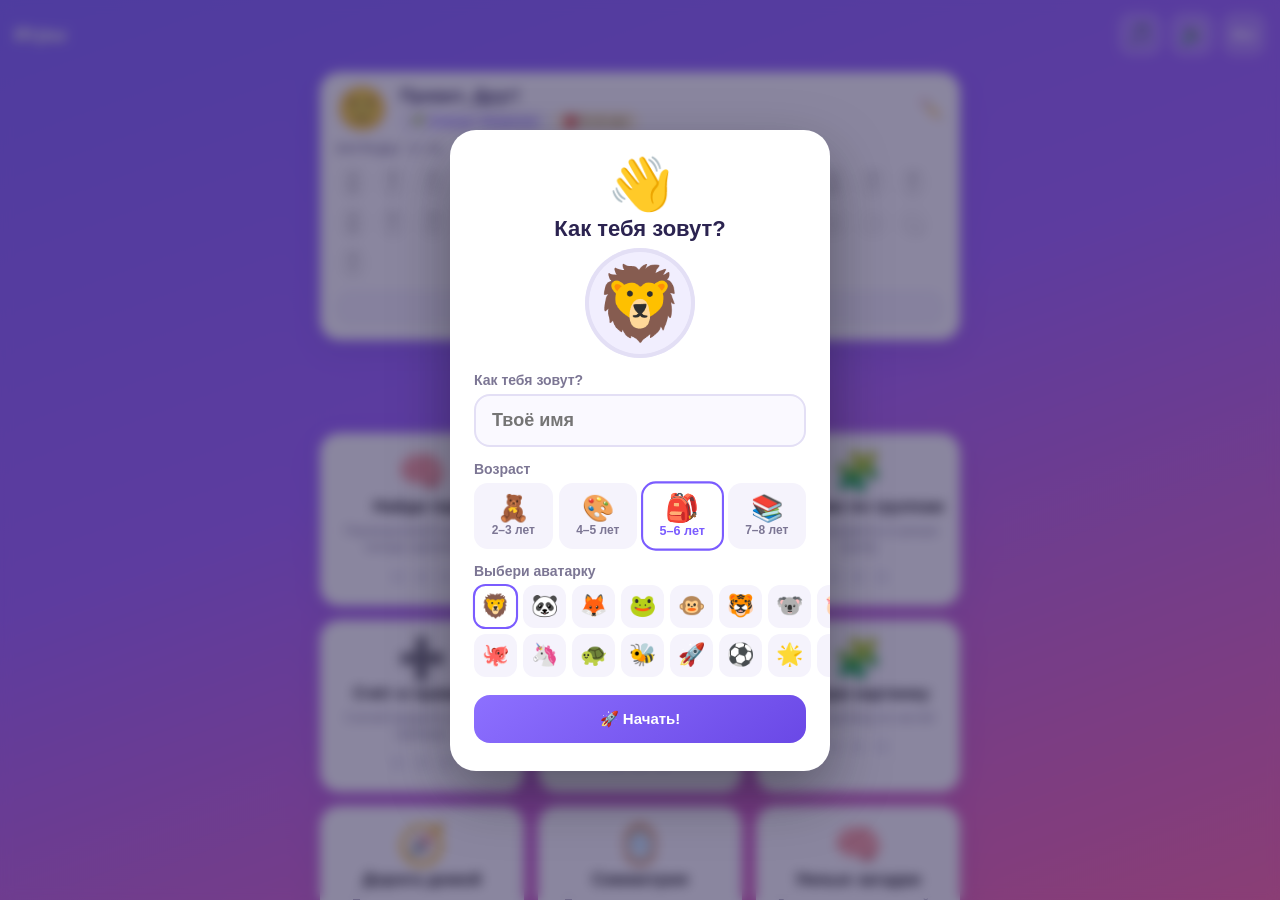
==== commit cab08df6: "Добавить бонусные игры и кубки за сложности" ====
--- a/index.html
+++ b/index.html
@@ -60,6 +60,8 @@
   <script src="js/games/brain.js"></script>
   <script src="js/games/words.js"></script>
   <script src="js/games/runner.js"></script>
+  <script src="js/games/blocks.js"></script>
+  <script src="js/games/checkers.js"></script>
   <script src="js/main.js"></script>
 </body>
 </html>
--- a/css/styles.css
+++ b/css/styles.css
@@ -1032,6 +1032,68 @@
   background: #d8f2ff; touch-action: none; cursor: pointer;
 }
 
+/* ---------- Бонусные игры за высокие достижения ---------- */
+.blocks-stage { width: min(100%, 380px); margin: 0 auto; }
+.blocks-board {
+  display: grid;
+  grid-template-columns: repeat(10, minmax(0, 1fr));
+  gap: 2px;
+  padding: 6px;
+  border-radius: 14px;
+  background: rgba(43, 35, 80, .72);
+  box-shadow: var(--shadow-sm);
+}
+.blocks-cell { aspect-ratio: 1; min-width: 0; border-radius: 3px; background: rgba(255,255,255,.18); }
+.blocks-cell.block-1 { background: #4fd1df; }
+.blocks-cell.block-2 { background: #637cff; }
+.blocks-cell.block-3 { background: #ff9b56; }
+.blocks-cell.block-4 { background: #ffd54a; }
+.blocks-cell.block-5 { background: #57cf85; }
+.blocks-cell.block-6 { background: #b37bff; }
+.blocks-cell.block-7 { background: #ff6f91; }
+.blocks-controls { display: flex; flex-wrap: wrap; justify-content: center; gap: 8px; margin: 12px auto; }
+.blocks-control { min-width: 52px; min-height: 48px; border: 0; border-radius: 14px; background: #fff; box-shadow: var(--shadow-sm); font-size: 24px; }
+.blocks-pause { min-height: 48px; }
+
+.checkers-stage { display: grid; justify-items: center; gap: 8px; }
+.checkers-status { max-width: 560px; }
+.checkers-board {
+  display: grid;
+  grid-template-columns: repeat(8, clamp(30px, 9vw, 52px));
+  gap: 2px;
+  padding: 6px;
+  border-radius: 14px;
+  background: #513c96;
+  box-shadow: var(--shadow-sm);
+}
+.checkers-square {
+  width: clamp(30px, 9vw, 52px);
+  aspect-ratio: 1;
+  display: grid;
+  place-items: center;
+  padding: 0;
+  border: 0;
+}
+.checkers-square.light { background: #f2dfbd; }
+.checkers-square.dark { background: #956846; }
+.checkers-square.selected { box-shadow: inset 0 0 0 4px #ffe45c; }
+.checkers-square.target { box-shadow: inset 0 0 0 4px #64e0a0; }
+.checkers-piece {
+  width: 76%;
+  height: 76%;
+  display: grid;
+  place-items: center;
+  border: 3px solid rgba(255,255,255,.85);
+  border-radius: 50%;
+  box-shadow: 0 3px 5px rgba(0,0,0,.3), inset 0 2px 3px rgba(255,255,255,.45);
+  font-size: clamp(17px, 5vw, 27px);
+  line-height: 1;
+}
+.checkers-piece.red { color: #fff; background: #ed526d; }
+.checkers-piece.blue { color: #fff; background: #4968dc; }
+.checkers-piece.king { border-color: #ffe45c; }
+.checkers-controls { display: flex; justify-content: center; margin: 12px 0; }
+
 /* ---------- Анимации ---------- */
 
 @keyframes pop {
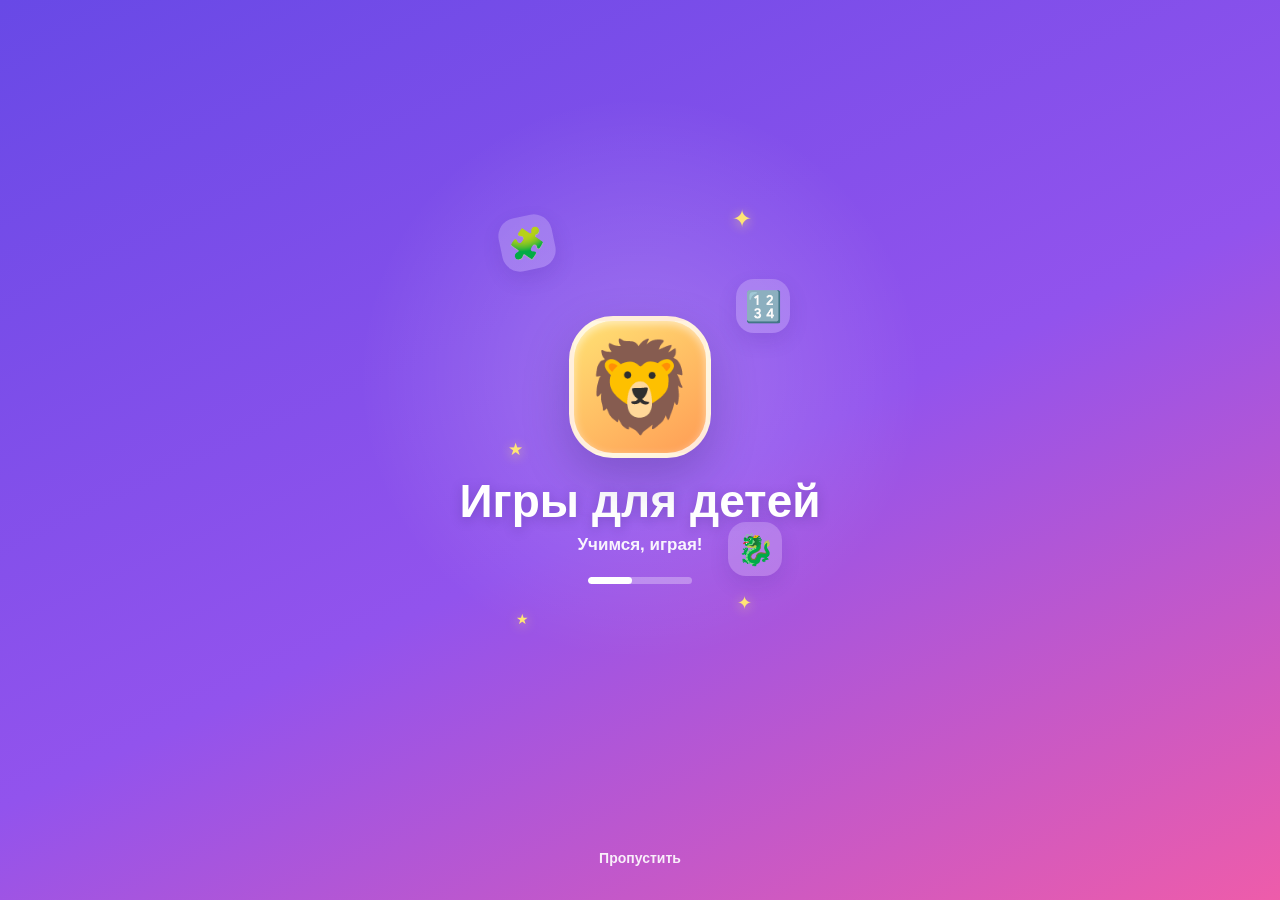
==== commit 356f909b: "Обновить игры и стартовую заставку" ====
--- a/index.html
+++ b/index.html
@@ -33,6 +33,20 @@
 
   <div id="overlay" class="overlay hidden"></div>
   <div id="toast" class="toast hidden"></div>
+  <section id="startupSplash" class="startup-splash" aria-label="Заставка игры">
+    <div class="splash-orbit splash-orbit-one" aria-hidden="true">🧩</div>
+    <div class="splash-orbit splash-orbit-two" aria-hidden="true">🔢</div>
+    <div class="splash-orbit splash-orbit-three" aria-hidden="true">🐉</div>
+    <span class="splash-spark splash-spark-one" aria-hidden="true">✦</span>
+    <span class="splash-spark splash-spark-two" aria-hidden="true">★</span>
+    <span class="splash-spark splash-spark-three" aria-hidden="true">✦</span>
+    <span class="splash-spark splash-spark-four" aria-hidden="true">★</span>
+    <div class="splash-mascot" aria-hidden="true">🦁</div>
+    <h2 class="splash-title" data-splash-title>Игры</h2>
+    <p class="splash-subtitle" data-splash-subtitle>Учимся, играя!</p>
+    <div class="splash-loader" aria-hidden="true"><span></span></div>
+    <button id="skipSplashBtn" class="splash-skip" type="button">Пропустить</button>
+  </section>
 
   <script src="js/i18n.js"></script>
   <script src="js/ages.js"></script>
@@ -62,6 +76,7 @@
   <script src="js/games/runner.js"></script>
   <script src="js/games/blocks.js"></script>
   <script src="js/games/checkers.js"></script>
+  <script src="js/games/chess.js"></script>
   <script src="js/main.js"></script>
 </body>
 </html>
--- a/css/styles.css
+++ b/css/styles.css
@@ -90,6 +90,16 @@
 /* ---------- Главный экран ---------- */
 
 .home { max-width: 640px; margin: 0 auto; }
+.demo-banner {
+  margin: 0 0 12px;
+  padding: 12px 14px;
+  border: 2px solid rgba(116,84,223,.25);
+  border-radius: 16px;
+  color: #44317f;
+  background: #eee9ff;
+  font-weight: 800;
+  text-align: center;
+}
 .home-subtitle {
   color: #fff;
   text-align: center;
@@ -695,6 +705,8 @@
 .result .stars-row .star { font-size: 34px; }
 .result-actions { display: flex; gap: 10px; }
 .result-actions .btn { flex: 1; }
+.result-actions.has-next-level { flex-wrap: wrap; }
+.result-actions.has-next-level .next-level-btn { flex: 1 0 100%; }
 
 .btn {
   border: 0;
@@ -726,6 +738,73 @@
   animation: fade .2s;
 }
 
+/* ---------- Стартовая заставка ---------- */
+
+.startup-splash {
+  position: fixed;
+  inset: 0;
+  z-index: 70;
+  display: flex;
+  flex-direction: column;
+  align-items: center;
+  justify-content: center;
+  overflow: hidden;
+  padding: 24px;
+  color: #fff;
+  text-align: center;
+  background:
+    radial-gradient(circle at 50% 42%, rgba(255,255,255,.2), transparent 34%),
+    linear-gradient(155deg, #6849e6 0%, #9253ed 54%, #ee5caa 100%);
+  transition: opacity .45s ease, visibility .45s ease;
+}
+.startup-splash.is-leaving { opacity: 0; visibility: hidden; pointer-events: none; }
+.splash-mascot {
+  display: grid;
+  place-items: center;
+  width: 142px;
+  height: 142px;
+  margin-bottom: 18px;
+  border: 5px solid rgba(255,255,255,.78);
+  border-radius: 44px;
+  background: linear-gradient(145deg, #ffe274, #ff9c55);
+  box-shadow: 0 18px 45px rgba(44,24,112,.28), inset 0 3px 8px rgba(255,255,255,.55);
+  font-size: 88px;
+  animation: splash-intro .55s cubic-bezier(.2, .9, .3, 1.3) both,
+    splash-bob 1.1s ease-in-out .55s infinite alternate,
+    splash-glow 1.8s ease-in-out infinite alternate;
+}
+.splash-title { margin: 0; font-size: clamp(32px, 8vw, 46px); line-height: 1.1; font-weight: 900; text-shadow: 0 3px 12px rgba(42,25,103,.25); }
+.splash-subtitle { margin: 9px 0 22px; font-size: 17px; font-weight: 700; opacity: .94; }
+.splash-loader { width: 104px; height: 7px; overflow: hidden; border-radius: 999px; background: rgba(255,255,255,.3); }
+.splash-loader span { display: block; width: 42%; height: 100%; border-radius: inherit; background: #fff; animation: splash-load 1.1s ease-in-out infinite; }
+.splash-skip { position: absolute; bottom: calc(24px + env(safe-area-inset-bottom)); border: 0; padding: 10px 16px; color: rgba(255,255,255,.9); background: transparent; font-size: 14px; font-weight: 700; }
+.splash-orbit { position: absolute; display: grid; place-items: center; width: 54px; height: 54px; border-radius: 18px; background: rgba(255,255,255,.2); box-shadow: 0 8px 20px rgba(50,25,120,.12); font-size: 30px; animation: splash-pop .42s cubic-bezier(.2, .9, .3, 1.25) both, splash-float 2.4s ease-in-out .42s infinite alternate; }
+.splash-orbit-one { top: 24%; left: calc(50% - 140px); transform: rotate(-12deg); animation-delay: 0s, .42s; }
+.splash-orbit-two { top: 31%; right: calc(50% - 150px); animation-delay: .18s, .6s; }
+.splash-orbit-three { top: 58%; left: calc(50% + 88px); animation-delay: .36s, .78s; }
+.splash-spark { position: absolute; color: #ffe575; font-size: 24px; line-height: 1; text-shadow: 0 2px 12px rgba(255,231,117,.65); animation: splash-twinkle .8s ease-in-out infinite alternate; }
+.splash-spark-one { top: 23%; right: calc(50% - 112px); animation-delay: .12s; }
+.splash-spark-two { top: 49%; left: calc(50% - 132px); font-size: 17px; animation-delay: .42s; }
+.splash-spark-three { top: 66%; right: calc(50% - 112px); font-size: 18px; animation-delay: .27s; }
+.splash-spark-four { top: 68%; left: calc(50% - 124px); font-size: 14px; animation-delay: .56s; }
+@keyframes splash-intro { from { opacity: 0; scale: .65; } to { opacity: 1; scale: 1; } }
+@keyframes splash-pop { from { opacity: 0; scale: .35; } to { opacity: 1; scale: 1; } }
+@keyframes splash-bob { to { transform: translateY(-8px) rotate(3deg); } }
+@keyframes splash-glow { to { box-shadow: 0 20px 52px rgba(44,24,112,.34), inset 0 3px 12px rgba(255,255,255,.8); } }
+@keyframes splash-float { to { translate: 0 -10px; rotate: 8deg; } }
+@keyframes splash-load { 0% { transform: translateX(-110%); } 100% { transform: translateX(250%); } }
+@keyframes splash-twinkle { from { opacity: .45; scale: .75; rotate: -12deg; } to { opacity: 1; scale: 1.2; rotate: 12deg; } }
+@media (max-width: 380px) {
+  .splash-mascot { width: 122px; height: 122px; font-size: 74px; border-radius: 38px; }
+  .splash-orbit-one { left: calc(50% - 120px); }
+  .splash-orbit-two { right: calc(50% - 126px); }
+  .splash-orbit-three { left: calc(50% + 72px); }
+}
+@media (prefers-reduced-motion: reduce) {
+  .startup-splash { transition: none; }
+  .splash-mascot, .splash-loader span, .splash-orbit, .splash-spark { animation: none; }
+}
+
 /* ---------- Профиль и главный экран ---------- */
 
 .home-badges { display: flex; gap: 10px; justify-content: center; margin: 0 0 14px; }
@@ -1033,8 +1112,27 @@
 }
 
 /* ---------- Бонусные игры за высокие достижения ---------- */
-.blocks-stage { width: min(100%, 380px); margin: 0 auto; }
+.blocks-stage {
+  width: min(100%, 480px);
+  margin: 0 auto;
+  display: grid;
+  grid-template-columns: minmax(0, 1fr) 100px;
+  grid-template-areas: "board next";
+  align-items: start;
+  gap: 10px;
+}
+.blocks-topbar {
+  width: min(100%, 480px);
+  margin: 0 auto 8px;
+  display: flex;
+  justify-content: space-between;
+  align-items: center;
+  gap: 10px;
+}
+.blocks-stats { flex: 1; margin: 0; }
 .blocks-board {
+  grid-area: board;
+  width: min(100%, 380px);
   display: grid;
   grid-template-columns: repeat(10, minmax(0, 1fr));
   gap: 2px;
@@ -1051,9 +1149,121 @@
 .blocks-cell.block-5 { background: #57cf85; }
 .blocks-cell.block-6 { background: #b37bff; }
 .blocks-cell.block-7 { background: #ff6f91; }
-.blocks-controls { display: flex; flex-wrap: wrap; justify-content: center; gap: 8px; margin: 12px auto; }
-.blocks-control { min-width: 52px; min-height: 48px; border: 0; border-radius: 14px; background: #fff; box-shadow: var(--shadow-sm); font-size: 24px; }
-.blocks-pause { min-height: 48px; }
+.blocks-next {
+  grid-area: next;
+  display: grid;
+  justify-items: center;
+  gap: 8px;
+  padding: 10px 6px;
+  border-radius: 14px;
+  background: rgba(255,255,255,.55);
+  box-shadow: var(--shadow-sm);
+}
+.blocks-next-title { font-size: 13px; font-weight: 800; text-align: center; }
+.blocks-next-board { display: grid; grid-template-columns: repeat(4, 18px); gap: 2px; }
+.blocks-preview-cell { width: 18px; height: 18px; border-radius: 3px; background: rgba(106,91,148,.12); }
+.blocks-preview-cell.block-1 { background: #4fd1df; }
+.blocks-preview-cell.block-2 { background: #637cff; }
+.blocks-preview-cell.block-3 { background: #ff9b56; }
+.blocks-preview-cell.block-4 { background: #ffd54a; }
+.blocks-preview-cell.block-5 { background: #57cf85; }
+.blocks-preview-cell.block-6 { background: #b37bff; }
+.blocks-preview-cell.block-7 { background: #ff6f91; }
+.blocks-controls {
+  width: min(100%, 480px);
+  display: flex;
+  justify-content: center;
+  align-items: center;
+  gap: clamp(16px, 5vw, 32px);
+  margin: 14px auto 12px;
+}
+.blocks-pad { display: grid; grid-template-columns: repeat(3, 56px); grid-template-rows: repeat(3, 56px); gap: 4px; justify-content: center; flex: 0 0 auto; }
+.blocks-pad-empty { width: 56px; height: 56px; }
+.blocks-pad-center { display: grid; place-items: center; color: #9b91bd; font-size: 28px; }
+.blocks-control {
+  width: 56px;
+  height: 56px;
+  padding: 0;
+  border: 2px solid rgba(255,255,255,.95);
+  border-radius: 18px;
+  color: #fff;
+  background: linear-gradient(155deg, #fff 0%, #e9e3ff 18%, #9274f4 19%, #6948d7 100%);
+  box-shadow: 0 5px 0 #4930ad, 0 9px 16px rgba(55, 36, 126, .2), inset 0 2px 2px rgba(255,255,255,.7);
+  font-size: 25px;
+  cursor: pointer;
+  user-select: none;
+  -webkit-user-select: none;
+  touch-action: none;
+  transition: transform .12s ease, filter .12s ease, box-shadow .12s ease;
+}
+.blocks-control:hover { filter: brightness(1.08); }
+.blocks-control:active { transform: translateY(4px) scale(.96); box-shadow: 0 1px 0 #4930ad, inset 0 2px 4px rgba(40,25,100,.2); }
+.blocks-control:focus-visible, .blocks-rotate:focus-visible, .blocks-pause:focus-visible { outline: 3px solid #ffd84d; outline-offset: 3px; }
+.blocks-up { grid-column: 2; grid-row: 1; }
+.blocks-left { grid-column: 1; grid-row: 2; }
+.blocks-right { grid-column: 3; grid-row: 2; }
+.blocks-down { grid-column: 2; grid-row: 3; }
+.blocks-actions { display: grid; justify-items: center; gap: 10px; flex: 0 0 auto; }
+.blocks-rotate {
+  width: 100px;
+  height: 100px;
+  display: grid;
+  place-items: center;
+  padding: 0;
+  border: 3px solid rgba(255,255,255,.95);
+  border-radius: 50%;
+  color: #fff;
+  background: radial-gradient(circle at 34% 24%, #b9a7ff 0%, #8766ee 36%, #6442d1 100%);
+  box-shadow: 0 6px 0 #4930ad, 0 10px 18px rgba(55, 36, 126, .22), inset 0 3px 5px rgba(255,255,255,.4);
+  font-weight: 800;
+  cursor: pointer;
+  touch-action: manipulation;
+  transition: transform .12s ease, filter .12s ease, box-shadow .12s ease;
+}
+.blocks-rotate:hover { filter: brightness(1.08); }
+.blocks-rotate:active { transform: translateY(4px) scale(.96); box-shadow: 0 2px 0 #4930ad, inset 0 2px 5px rgba(255,255,255,.3); }
+.blocks-pause { min-width: 48px; width: 48px; height: 48px; padding: 0; border-radius: 16px; font-size: 20px; box-shadow: 0 4px 0 rgba(57, 42, 108, .16); }
+@media (max-width: 600px) {
+  .screen.blocks-screen {
+    display: flex;
+    flex-direction: column;
+    overflow: hidden;
+    padding: 4px 8px calc(6px + env(safe-area-inset-bottom));
+  }
+  .blocks-screen > .game-hint { flex: 0 0 auto; margin: 0 auto 4px; font-size: 13px; line-height: 1.2; }
+  .blocks-screen .blocks-topbar { flex: 0 0 auto; margin-bottom: 4px; }
+  .blocks-screen .blocks-stage {
+    flex: 1 1 auto;
+    min-height: 0;
+    grid-template-columns: minmax(0, 1fr) 66px;
+    grid-template-areas: "board next";
+    align-items: center;
+    gap: 6px;
+  }
+  .blocks-screen .blocks-board {
+    width: min(60vw, 380px, calc(62.5dvh - 210px));
+    max-width: 100%;
+    aspect-ratio: 10 / 16;
+    grid-template-rows: repeat(16, minmax(0, 1fr));
+    gap: 1px;
+    padding: 4px;
+  }
+  .blocks-screen .blocks-next { display: grid; justify-items: center; gap: 5px; padding: 6px 3px; }
+  .blocks-screen .blocks-next-title { font-size: 11px; }
+  .blocks-screen .blocks-next-board { grid-template-columns: repeat(4, 12px); gap: 1px; }
+  .blocks-screen .blocks-preview-cell { width: 12px; height: 12px; }
+  .blocks-screen .blocks-controls { flex: 0 0 auto; gap: clamp(8px, 3vw, 16px); margin: 6px auto 2px; }
+  .blocks-screen .blocks-pad {
+    --control-size: clamp(38px, 7vh, 50px);
+    grid-template-columns: repeat(3, var(--control-size));
+    grid-template-rows: repeat(3, var(--control-size));
+    gap: 3px;
+  }
+  .blocks-screen .blocks-pad-empty,
+  .blocks-screen .blocks-control { width: var(--control-size); height: var(--control-size); }
+  .blocks-screen .blocks-rotate { width: clamp(64px, 9vh, 84px); height: clamp(64px, 9vh, 84px); }
+  .blocks-screen .blocks-actions { gap: 0; }
+}
 
 .checkers-stage { display: grid; justify-items: center; gap: 8px; }
 .checkers-status { max-width: 560px; }
@@ -1093,6 +1303,117 @@
 .checkers-piece.blue { color: #fff; background: #4968dc; }
 .checkers-piece.king { border-color: #ffe45c; }
 .checkers-controls { display: flex; justify-content: center; margin: 12px 0; }
+.checkers-rule-card p { max-width: 420px; margin: 0; color: var(--ink); line-height: 1.55; }
+.checkers-rule-icon { display: grid; place-items: center; min-height: 64px; font-size: 48px; }
+
+/* ---------- Шахматы и интерактивные уроки ---------- */
+.chess-menu,
+.chess-controls {
+  display: grid;
+  justify-items: center;
+  gap: 10px;
+  width: min(100%, 440px);
+  margin: 14px auto;
+}
+.chess-rating-card { display: flex; justify-content: center; align-items: center; gap: 10px; width: fit-content; margin: 10px auto; padding: 9px 16px; border-radius: 999px; color: var(--ink); background: #fff; box-shadow: var(--shadow-sm); font-weight: 800; }
+.chess-rating-card strong { color: var(--primary); font-size: 20px; }
+.chess-rating-result { margin: 8px 0; padding: 8px 12px; border-radius: 12px; background: #f1eefe; color: var(--primary-dark); font-weight: 800; text-align: center; }
+.chess-time-options { margin-top: 16px; }
+.chess-piece-card { display: grid; justify-items: center; gap: 12px; width: min(100%, 520px); margin: 14px auto; padding: 20px; border-radius: var(--radius); background: #fff; box-shadow: var(--shadow); text-align: center; }
+.chess-piece-card h2 { margin: 0; }
+.chess-piece-card section { width: 100%; padding: 12px 14px; border-radius: 14px; background: #f5f2ff; text-align: left; }
+.chess-piece-card section h3 { margin: 0 0 6px; color: var(--primary-dark); font-size: 16px; }
+.chess-piece-card section p { margin: 0; color: var(--ink); line-height: 1.45; }
+.chess-piece-pair { display: flex; justify-content: center; gap: 16px; height: 58px; }
+.chess-piece-pair .chess-piece { display: grid; width: 58px; height: 58px; font-size: 48px; }
+.chess-piece-nav { display: flex; flex-wrap: wrap; justify-content: center; gap: 8px; width: 100%; }
+.chess-piece-nav button:disabled { opacity: .45; cursor: default; }
+.chess-lesson-head {
+  display: flex;
+  align-items: center;
+  justify-content: space-between;
+  gap: 8px;
+  width: min(100%, 440px);
+  margin: 0 auto 8px;
+}
+.chess-lesson-head .btn { min-height: 40px; padding: 8px 12px; }
+.chess-lesson-count { color: #fff; font-size: 14px; font-weight: 800; }
+.chess-lesson-title { margin: 8px 0; color: #fff; text-align: center; font-size: 22px; text-shadow: 0 2px 6px rgba(0,0,0,.15); }
+.chess-status { width: fit-content; max-width: 100%; margin: 8px auto; padding: 8px 14px; color: var(--ink); background: #fff; border-radius: 999px; box-shadow: var(--shadow-sm); }
+.chess-clocks { display: flex; justify-content: center; gap: 10px; width: min(100%, 440px); margin: 8px auto; }
+.chess-clock { display: flex; justify-content: space-between; align-items: center; gap: 10px; min-width: 125px; padding: 8px 12px; border: 2px solid transparent; border-radius: 12px; background: #fff; color: var(--ink); box-shadow: var(--shadow-sm); }
+.chess-clock.active { border-color: #ffcc4d; background: #fff9e5; }
+.chess-clock-value { font-variant-numeric: tabular-nums; }
+.chess-move-log-panel { width: min(100%, 440px); margin: 8px auto 14px; padding: 12px; border-radius: 14px; background: rgba(255,255,255,.92); box-shadow: var(--shadow-sm); }
+.chess-move-log-panel h3 { margin: 0 0 8px; color: var(--ink); font-size: 15px; }
+.chess-move-log { display: grid; gap: 4px; max-height: 128px; overflow-y: auto; color: var(--ink); font-size: 14px; font-variant-numeric: tabular-nums; }
+.chess-move-row { display: grid; grid-template-columns: 28px 1fr 1fr; gap: 8px; padding: 3px 2px; border-bottom: 1px solid rgba(86,61,134,.1); }
+.chess-move-number { color: var(--muted); }
+.chess-move-white, .chess-move-black { font-weight: 700; }
+.chess-board {
+  display: grid;
+  grid-template-columns: repeat(8, minmax(0, 1fr));
+  grid-template-rows: repeat(8, minmax(0, 1fr));
+  width: min(100%, 440px);
+  aspect-ratio: 1;
+  margin: 10px auto 14px;
+  overflow: hidden;
+  border: 4px solid #563d86;
+  border-radius: 10px;
+  box-shadow: var(--shadow);
+  touch-action: manipulation;
+}
+.chess-square {
+  position: relative;
+  display: grid;
+  place-items: center;
+  min-width: 0;
+  min-height: 0;
+  aspect-ratio: 1;
+  padding: 0;
+  border: 0;
+  border-radius: 0;
+}
+.chess-square.moving-piece { z-index: 4; }
+.chess-square.light { background: #f4e8cd; }
+.chess-square.dark { background: #9c744f; }
+.chess-square.last-move { box-shadow: inset 0 0 0 999px rgba(255, 221, 83, .28); }
+.chess-square.selected { box-shadow: inset 0 0 0 4px #ffe45c; z-index: 1; }
+.chess-square.target::after {
+  content: "";
+  position: absolute;
+  width: 24%;
+  height: 24%;
+  border-radius: 50%;
+  background: rgba(36, 165, 104, .72);
+}
+.chess-square.target.capture::after { width: 82%; height: 82%; background: transparent; border: 4px solid rgba(36, 165, 104, .8); }
+.chess-square.in-check { box-shadow: inset 0 0 0 999px rgba(255, 55, 72, .52); }
+.chess-piece { position: relative; z-index: 1; display: grid; place-items: center; width: 100%; height: 100%; overflow: hidden; font-family: "Arial Unicode MS", "Segoe UI Symbol", serif; font-size: clamp(20px, 7vw, 40px); line-height: 1; user-select: none; }
+.chess-piece-moving { animation: chess-piece-slide .42s cubic-bezier(.2,.75,.3,1) both; }
+.chess-coordinate { position: absolute; z-index: 2; pointer-events: none; color: rgba(40,32,62,.65); font: 700 clamp(8px, 1.9vw, 11px)/1 Arial, sans-serif; }
+.chess-coordinate-rank { top: 3px; left: 4px; }
+.chess-coordinate-file { right: 4px; bottom: 3px; }
+.chess-piece.white { color: #fffdf6; text-shadow: -1px -1px 0 #453923, 1px -1px 0 #453923, -1px 1px 0 #453923, 1px 1px 0 #453923, 0 2px 3px rgba(0,0,0,.55); }
+.chess-piece.black { color: #27243a; text-shadow: 0 1px 1px rgba(255,255,255,.45); }
+.chess-course-complete { display: grid; justify-items: center; gap: 10px; width: min(100%, 440px); margin: 24px auto; padding: 22px 16px; border-radius: var(--radius); background: #fff; box-shadow: var(--shadow); text-align: center; }
+.chess-course-complete h2 { margin: 0; }
+.chess-course-complete p { margin: 0 0 4px; color: var(--muted); line-height: 1.5; }
+.chess-course-icon { font-size: 56px; }
+.chess-promotion { display: grid; justify-items: center; gap: 12px; padding: 16px; text-align: center; }
+.chess-promotion-options { display: flex; justify-content: center; gap: 8px; }
+.chess-promotion-option { width: 56px; height: 56px; border: 0; border-radius: 12px; background: #f1eefe; font-family: "Segoe UI Symbol", serif; font-size: 40px; }
+@media (max-width: 380px) {
+  .chess-board { border-width: 3px; }
+  .chess-piece { font-size: clamp(18px, 7vw, 30px); }
+  .chess-coordinate-rank { top: 2px; left: 3px; }
+  .chess-coordinate-file { right: 3px; bottom: 2px; }
+}
+
+@keyframes chess-piece-slide {
+  from { transform: translate(var(--move-x), var(--move-y)); }
+  to { transform: translate(0, 0); }
+}
 
 /* ---------- Анимации ---------- */
 
@@ -1121,3 +1442,314 @@
 @media (prefers-reduced-motion: reduce) {
   * { animation-duration: .001s !important; transition-duration: .001s !important; }
 }
+
+/* ---------- Единый спокойный визуальный слой ---------- */
+:root {
+  --surface: #fff;
+  --surface-soft: #f7f5ff;
+  --line: #e4e0f2;
+  --shadow: 0 8px 24px rgba(55, 43, 98, .10);
+  --shadow-sm: 0 3px 10px rgba(55, 43, 98, .09);
+}
+
+body {
+  background: linear-gradient(145deg, #f4f2fc 0%, #eef4ff 100%);
+  background-attachment: fixed;
+}
+
+#topbar {
+  flex: 0 0 auto;
+  background: linear-gradient(110deg, #7253e8, #855ce9);
+  box-shadow: 0 3px 12px rgba(55, 43, 98, .14);
+  padding: 10px 18px;
+  z-index: 2;
+}
+
+#topbar h1 { text-shadow: none; }
+.icon-btn { background: rgba(255, 255, 255, .18); }
+.icon-btn:hover { background: rgba(255, 255, 255, .28); }
+
+.screen {
+  padding: 16px 20px calc(28px + env(safe-area-inset-bottom));
+}
+
+.home { max-width: 1040px; }
+.home-subtitle {
+  color: #625b78;
+  text-shadow: none;
+  opacity: 1;
+  font-weight: 700;
+}
+
+.profile-card {
+  max-width: 1040px;
+  gap: 10px;
+  border: 1px solid rgba(89, 72, 146, .08);
+}
+
+.profile-reward-summary {
+  display: grid;
+  grid-template-columns: 40px minmax(0, 1fr);
+  align-items: center;
+  gap: 4px 10px;
+  width: 100%;
+  padding: 10px 12px;
+  border: 1px solid var(--line);
+  border-radius: 15px;
+  color: var(--ink);
+  background: var(--surface-soft);
+  text-align: left;
+}
+.profile-reward-icon {
+  grid-row: span 2;
+  display: grid;
+  place-items: center;
+  width: 38px;
+  height: 38px;
+  border-radius: 12px;
+  background: #fff3d2;
+  font-size: 23px;
+}
+.profile-reward-copy { display: grid; gap: 2px; min-width: 0; }
+.profile-reward-title { font-size: 13px; font-weight: 900; }
+.profile-reward-count { color: var(--primary-dark); font-size: 12px; font-weight: 800; }
+.profile-reward-next {
+  overflow: hidden;
+  color: var(--muted);
+  font-size: 11.5px;
+  line-height: 1.3;
+  text-overflow: ellipsis;
+  white-space: nowrap;
+}
+.profile-reward-track {
+  grid-column: 2;
+  height: 5px;
+  overflow: hidden;
+  border-radius: 999px;
+  background: #e6e1f3;
+}
+.profile-reward-track > span {
+  display: block;
+  height: 100%;
+  border-radius: inherit;
+  background: linear-gradient(90deg, #8264ee, #f2a64d);
+  transition: width .25s ease;
+}
+
+.home-badges { flex-wrap: wrap; }
+.home-badge {
+  color: var(--ink);
+  background: #fff;
+  box-shadow: var(--shadow-sm);
+  backdrop-filter: none;
+}
+.home-badge-alert { color: #862e43; background: #ffe8ed; }
+
+.game-grid { grid-template-columns: repeat(auto-fill, minmax(210px, 1fr)); gap: 16px; }
+.game-card {
+  min-height: 202px;
+  padding: 16px 14px;
+  border: 1px solid rgba(89, 72, 146, .08);
+  box-shadow: 0 5px 16px rgba(55, 43, 98, .08);
+}
+.game-card:hover { transform: translateY(-3px); box-shadow: var(--shadow); }
+.game-card-emoji {
+  display: grid;
+  place-items: center;
+  width: 58px;
+  height: 58px;
+  margin-bottom: 2px;
+  border-radius: 18px;
+  background: #f0edff;
+  font-size: 34px;
+}
+.game-card:nth-child(4n + 2) .game-card-emoji { background: #e8f7f1; }
+.game-card:nth-child(4n + 3) .game-card-emoji { background: #fff3df; }
+.game-card:nth-child(4n) .game-card-emoji { background: #eaf3ff; }
+.game-card-title { line-height: 1.2; }
+.game-card-desc { max-width: 24ch; }
+.game-card.card-locked { background: #f7f6fa; }
+.game-card.mastered { outline: 3px solid #f3c84d; }
+
+.game-hint {
+  width: min(100%, 900px);
+  margin: 0 auto 12px;
+  padding: 10px 16px;
+  border: 1px solid rgba(89, 72, 146, .08);
+  border-radius: 16px;
+  color: #4f4963;
+  background: rgba(255, 255, 255, .92);
+  box-shadow: var(--shadow-sm);
+  font-size: 14px;
+  font-weight: 650;
+  line-height: 1.45;
+  text-shadow: none;
+}
+.game-stats {
+  width: fit-content;
+  max-width: 100%;
+  margin: 8px auto 14px;
+  padding: 8px 14px;
+  border: 1px solid rgba(89, 72, 146, .08);
+  border-radius: 999px;
+  color: var(--ink);
+  background: #fff;
+  box-shadow: var(--shadow-sm);
+  font-size: 14px;
+}
+.game-stats .stat { opacity: 1; }
+
+.segmented {
+  border: 1px solid var(--line);
+  background: #e9e6f2;
+  box-shadow: none;
+  backdrop-filter: none;
+}
+.seg-btn { color: #5d5673; }
+.seg-btn.active { color: #fff; background: var(--primary-dark); }
+
+.sort-label, .math-prompt, .brain-prompt, .puzzle-label,
+.robot-feedback, .story-arrow, .chess-lesson-title,
+.chess-lesson-count {
+  color: #4f4963;
+  text-shadow: none;
+}
+.sort-tray, .math-group { background: #fff; box-shadow: var(--shadow-sm); }
+.bin {
+  color: var(--ink);
+  border-color: #b8addb;
+  background: #fbfaff;
+  backdrop-filter: none;
+}
+.bin-placed { color: var(--primary-dark); }
+.brain-scene { border: 1px solid var(--line); }
+.puzzle-preview, .puzzle-board { background: #e9e6f2; }
+.puzzle-slot { color: var(--ink); border-color: #a99dcc; background: #f8f7fc; }
+.puzzle-slot.filled { border-color: #5cbd91; background: #e6f8ef; }
+.robot-program { border: 1px solid var(--line); box-shadow: var(--shadow-sm); }
+.robot-command.active {
+  color: #164f39;
+  background: #b8f0d4;
+  outline: 3px solid #35ad78;
+}
+.robot-feedback { min-height: 30px; padding: 6px 12px; border-radius: 12px; background: #fff; }
+.robot-cell.robot-wall { background: #504b5c; border: 1px solid #413c4c; }
+.robot-cell.robot-path { background: #f4fbf7; }
+.robot-cell.robot-current { outline: 3px solid #f2b93d; outline-offset: -3px; z-index: 1; }
+.robot-cell.robot-goal { background: #d9f7e8; }
+.robot-cell.robot-start { box-shadow: inset 0 0 0 2px rgba(113, 83, 232, .35); }
+.maze-cell.robot-wall { background: #504b5c; }
+.maze-cell.robot-path { background: #f4fbf7; }
+.maze-cell.robot-current { outline: 3px solid #f2b93d; outline-offset: -3px; z-index: 1; }
+.maze-cell.robot-goal { background: #d9f7e8; }
+
+.shadow-method {
+  display: flex;
+  align-items: center;
+  gap: 8px;
+  width: min(100%, 640px);
+  margin: 0 auto 12px;
+  padding: 9px 13px;
+  border: 1px solid #d9d1fb;
+  border-radius: 14px;
+  color: #51447d;
+  background: #eeeaff;
+  font-size: 13px;
+  font-weight: 700;
+  line-height: 1.4;
+}
+.shadow-method-icon { flex: none; font-size: 20px; }
+.shadow-target { border: 2px solid var(--line); box-shadow: var(--shadow-sm); }
+.shadow-target-label { margin-top: -8px; color: var(--muted); font-size: 12px; font-weight: 700; }
+.shadow-option { border: 2px solid var(--line); }
+.shadow-option:focus-visible, .shadow-option:hover { border-color: var(--primary); }
+.shadow-hint-button { min-width: 160px; }
+.shadow-clue {
+  max-width: 360px;
+  margin: 0;
+  padding: 10px 14px;
+  border-radius: 14px;
+  color: #654a12;
+  background: #fff3d2;
+  font-size: 14px;
+  font-weight: 750;
+}
+
+.symmetry-wrap { position: relative; padding: 3px; }
+.symmetry-wrap::after {
+  position: absolute;
+  top: 4%;
+  bottom: 4%;
+  left: 50%;
+  z-index: 2;
+  border-left: 2px dashed rgba(89, 72, 146, .65);
+  content: "";
+  pointer-events: none;
+}
+.symmetry-board { gap: 5px; }
+.symmetry-cell { border: 1px solid rgba(89, 72, 146, .09); }
+.symmetry-cell.missing { background: #eeeaff; border-color: #8264ee; color: #6344e0; }
+
+.story-answer {
+  align-items: center;
+  padding: 10px;
+  border: 2px dashed #c8c0df;
+  border-radius: 18px;
+  background: #fff;
+}
+.story-slot {
+  width: clamp(58px, 17vw, 78px);
+  height: clamp(58px, 17vw, 78px);
+  display: grid;
+  place-items: center;
+  border: 2px dashed #c8c0df;
+  border-radius: 18px;
+  color: #8a829e;
+  background: #faf9fd;
+  font-size: 30px;
+}
+.story-slot.filled { border-style: solid; }
+.story-slot.correct { border-color: #51b786; background: #e6f8ef; }
+.story-slot.wrong { border-color: #e77783; background: #fff0f1; }
+.wordbuild-answer {
+  min-width: min(100%, 260px);
+  min-height: 64px;
+  align-items: center;
+  padding: 6px 12px;
+  border: 2px dashed #c8c0df;
+  border-radius: 16px;
+  background: #fff;
+}
+.wordbuild-answer.correct { border-color: #51b786; }
+.wordbuild-picture { display: grid; place-items: center; width: 104px; height: 104px; border-radius: 28px; background: #fff; box-shadow: var(--shadow-sm); }
+
+.chess-piece-card, .chess-course-complete { border: 1px solid var(--line); }
+.chess-piece-card section { border: 1px solid #ebe7f8; }
+.chess-board { box-shadow: 0 8px 22px rgba(43, 35, 80, .18); }
+.checkers-board { background: #574879; }
+.checkers-square.target { box-shadow: inset 0 0 0 4px #20a66a; }
+.checkers-square.selected { box-shadow: inset 0 0 0 4px #f0b72f; }
+
+button:focus-visible {
+  outline: 3px solid #f0b72f;
+  outline-offset: 3px;
+}
+
+@media (max-width: 600px) {
+  .screen { padding: 12px 12px calc(22px + env(safe-area-inset-bottom)); }
+  .game-grid { grid-template-columns: repeat(2, minmax(0, 1fr)); gap: 10px; }
+  .game-card { min-height: 188px; padding: 14px 10px; }
+  .game-card-title { font-size: 15px; }
+  .game-card-desc { font-size: 12px; }
+  .game-card-emoji { width: 52px; height: 52px; font-size: 31px; }
+  .profile-card { padding: 12px; }
+  .profile-reward-next { white-space: normal; }
+  .home-badges { gap: 7px; }
+  .home-badge { padding: 7px 11px; font-size: 13px; }
+  .game-hint { padding: 9px 12px; font-size: 13px; }
+  .game-stats { font-size: 13px; }
+  .shadow-grid { grid-template-columns: repeat(2, minmax(90px, 120px)); }
+  .shadow-option { min-height: 108px; }
+  .shadow-option svg { height: 88px; }
+  .symmetry-wrap::after { border-left-width: 2px; }
+}
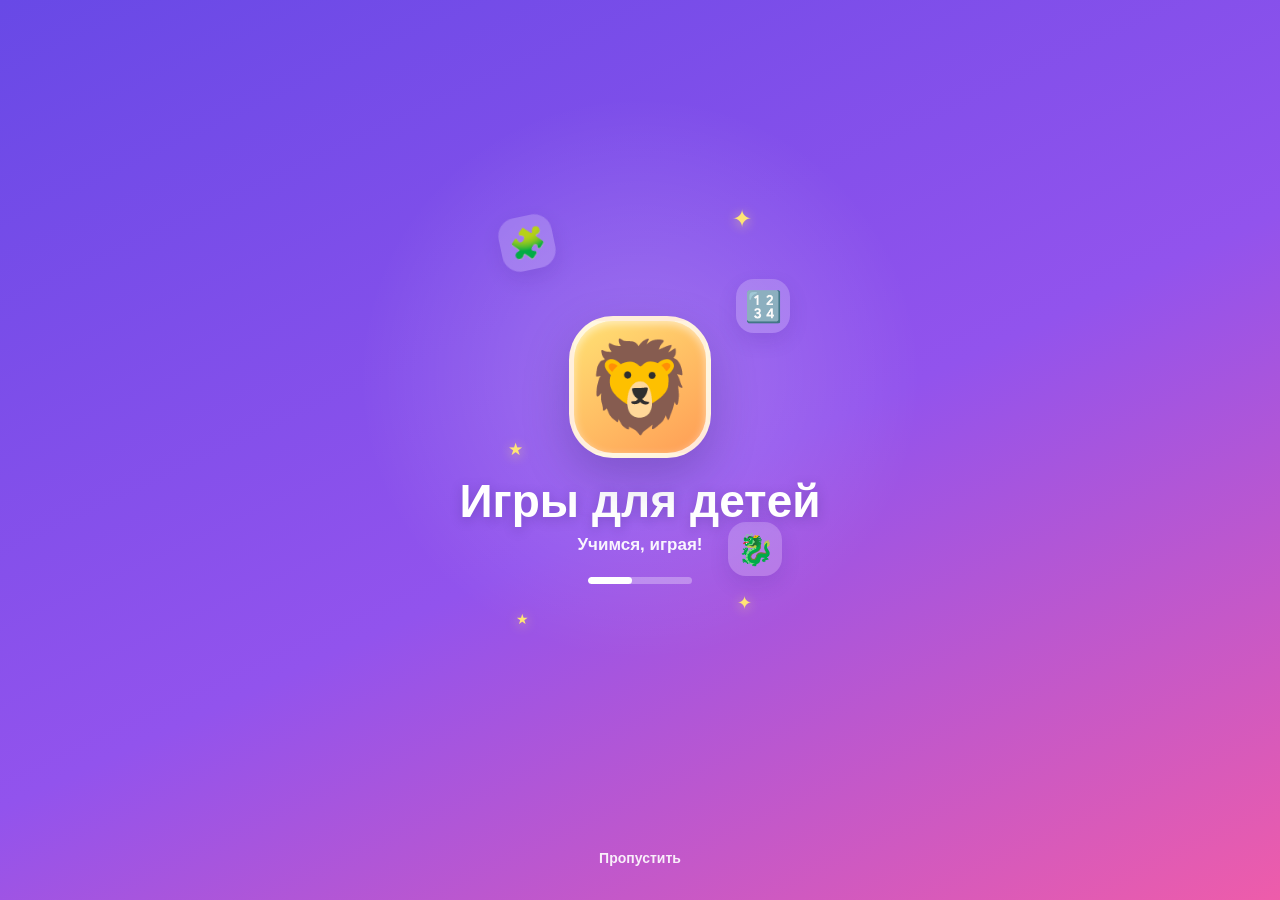
==== commit 7a9eca17: "Подготовить масштабирование и офлайн-загрузку, оживить дракончика и проверить игры" ====
--- a/index.html
+++ b/index.html
@@ -17,6 +17,12 @@
   <meta name="apple-mobile-web-app-title" content="Игры" />
 
   <link rel="stylesheet" href="css/styles.css" />
+  <link rel="stylesheet" href="css/games/learning.css" />
+  <link rel="stylesheet" href="css/app-ui.css" />
+  <link rel="stylesheet" href="css/games/arcade.css" />
+  <link rel="stylesheet" href="css/games/board.css" />
+  <link rel="stylesheet" href="css/animations.css" />
+  <link rel="stylesheet" href="css/theme.css" />
 </head>
 <body>
   <div id="app">
@@ -48,8 +54,11 @@
     <button id="skipSplashBtn" class="splash-skip" type="button">Пропустить</button>
   </section>
 
+  <script src="js/release.js"></script>
   <script src="js/i18n.js"></script>
   <script src="js/ages.js"></script>
+  <script src="js/task-history.js"></script>
+  <script src="js/usage-store.js"></script>
   <script src="js/store.js"></script>
   <script src="js/analytics-config.js"></script>
   <script src="js/analytics.js"></script>
@@ -57,26 +66,21 @@
   <script src="js/ui.js"></script>
   <script src="js/adaptive.js"></script>
   <script src="js/achievements.js"></script>
+  <script src="js/game-catalog.js"></script>
+  <script src="js/game-session.js"></script>
+  <script src="js/game-loader.js"></script>
+  <script src="js/play-time.js"></script>
   <script src="js/app.js"></script>
-  <script src="js/games/memory.js"></script>
-  <script src="js/games/sequence.js"></script>
-  <script src="js/games/sorting.js"></script>
-  <script src="js/games/math.js"></script>
-  <script src="js/games/odd.js"></script>
-  <script src="js/games/find.js"></script>
-  <script src="js/games/puzzle.js"></script>
-  <script src="js/games/shadow.js"></script>
-  <script src="js/games/story.js"></script>
-  <script src="js/games/maze.js"></script>
-  <script src="js/games/symmetry.js"></script>
-  <script src="js/games/robot.js"></script>
-  <script src="js/games/wordbuild.js"></script>
-  <script src="js/games/brain.js"></script>
-  <script src="js/games/words.js"></script>
-  <script src="js/games/runner.js"></script>
-  <script src="js/games/blocks.js"></script>
-  <script src="js/games/checkers.js"></script>
-  <script src="js/games/chess.js"></script>
+  <script src="js/app/profiles.js"></script>
+  <script src="js/app/home.js"></script>
+  <script src="js/app/parents.js"></script>
+  <script src="js/app/privacy.js"></script>
+  <script src="js/app/admin.js"></script>
+  <script src="js/app/rewards.js"></script>
+  <script src="js/app/dialogs.js"></script>
+  <script src="js/app/play-time.js"></script>
+  <!-- games:start (modules loaded on demand from GameCatalog) -->
+  <!-- games:end -->
   <script src="js/main.js"></script>
 </body>
 </html>
--- a/css/styles.css
+++ b/css/styles.css
@@ -81,11 +81,14 @@
 .icon-btn.lang-btn { font-weight: 800; font-size: 15px; letter-spacing: .5px; }
 
 .screen {
+  min-width: 0;
   flex: 1;
   overflow-y: auto;
   -webkit-overflow-scrolling: touch;
   padding: 4px 14px calc(24px + env(safe-area-inset-bottom));
 }
+.screen > * { min-width: 0; max-width: 100%; }
+.screen canvas, .screen img, .screen svg { max-width: 100%; height: auto; }
 
 /* ---------- Главный экран ---------- */
 
@@ -207,1549 +210,3 @@
 }
 .seg-btn:active { transform: scale(.95); }
 .seg-btn.active { background: #fff; color: var(--primary); }
-
-/* ---------- Память ---------- */
-
-.memory-board {
-  display: grid;
-  grid-template-columns: repeat(var(--cols, 3), 1fr);
-  gap: 10px;
-  max-width: 560px;
-  margin: 0 auto;
-}
-
-.memo-card {
-  aspect-ratio: 1 / 1;
-  perspective: 700px;
-  border: 0;
-  background: transparent;
-  padding: 0;
-}
-.memo-inner {
-  position: relative;
-  width: 100%;
-  height: 100%;
-  transition: transform .38s cubic-bezier(.2, .8, .3, 1);
-  transform-style: preserve-3d;
-}
-.memo-card.flipped .memo-inner { transform: rotateY(180deg); }
-
-.memo-back, .memo-face {
-  position: absolute;
-  inset: 0;
-  display: flex;
-  align-items: center;
-  justify-content: center;
-  border-radius: 16px;
-  backface-visibility: hidden;
-  -webkit-backface-visibility: hidden;
-  font-size: clamp(26px, 8vw, 44px);
-  box-shadow: var(--shadow-sm);
-}
-.memo-back {
-  background: linear-gradient(145deg, #8d70ff, #6a48e6);
-  color: rgba(255, 255, 255, .85);
-  font-weight: 800;
-  font-size: clamp(20px, 6vw, 32px);
-}
-.memo-face {
-  background: #fff;
-  transform: rotateY(180deg);
-}
-.memo-card.matched .memo-face { background: #e7fff3; }
-.memo-card.matched { animation: pop .35s ease; }
-
-/* ---------- Последовательности ---------- */
-
-.seq-stage { max-width: 640px; margin: 0 auto; }
-
-.seq-tiles {
-  display: flex;
-  flex-wrap: wrap;
-  justify-content: center;
-  gap: 10px;
-  margin: 8px 0 22px;
-}
-.seq-tile {
-  width: 64px;
-  height: 64px;
-  border-radius: 16px;
-  background: #fff;
-  box-shadow: var(--shadow-sm);
-  display: flex;
-  align-items: center;
-  justify-content: center;
-  font-size: 32px;
-  font-weight: 800;
-}
-.seq-tile.num { color: var(--primary); }
-.seq-tile.blank {
-  background: rgba(255, 255, 255, .3);
-  border: 3px dashed #fff;
-  color: #fff;
-  font-size: 26px;
-}
-.seq-tile.blank.filled {
-  background: #fff;
-  border: 0;
-  color: var(--good);
-}
-
-.seq-options {
-  display: flex;
-  justify-content: center;
-  flex-wrap: wrap;
-  gap: 14px;
-}
-.seq-option {
-  width: 84px;
-  height: 84px;
-  border-radius: 20px;
-  border: 0;
-  background: #fff;
-  box-shadow: var(--shadow);
-  font-size: 40px;
-  display: flex;
-  align-items: center;
-  justify-content: center;
-  transition: transform .12s, box-shadow .2s, background .2s;
-}
-.seq-option.num { font-size: 34px; font-weight: 800; color: var(--primary); }
-.seq-option:active { transform: scale(.94); }
-.seq-option.correct { background: var(--good); color: #fff; animation: pop .35s; }
-.seq-option.wrong { background: var(--bad); color: #fff; animation: shake .4s; }
-
-/* ---------- Сортировка ---------- */
-
-.sort-stage { max-width: 640px; margin: 0 auto; }
-.sort-label {
-  text-align: center;
-  color: #fff;
-  opacity: .9;
-  font-size: 13.5px;
-  margin-bottom: 8px;
-}
-
-.sort-tray {
-  display: flex;
-  flex-wrap: wrap;
-  justify-content: center;
-  gap: 10px;
-  background: rgba(255, 255, 255, .18);
-  border-radius: var(--radius);
-  padding: 12px;
-  min-height: 76px;
-  margin-bottom: 16px;
-  backdrop-filter: blur(6px);
-}
-.sort-item {
-  width: 58px;
-  height: 58px;
-  border-radius: 14px;
-  border: 2px solid transparent;
-  background: #fff;
-  font-size: 30px;
-  display: flex;
-  align-items: center;
-  justify-content: center;
-  box-shadow: var(--shadow-sm);
-  transition: transform .12s, border-color .2s;
-}
-.sort-item:active { transform: scale(.92); }
-.sort-item.selected {
-  border-color: var(--accent);
-  transform: translateY(-4px) scale(1.05);
-  box-shadow: 0 0 0 4px rgba(255, 95, 162, .35), var(--shadow);
-}
-.sort-item.placed {
-  width: 34px;
-  height: 34px;
-  font-size: 20px;
-  box-shadow: none;
-  border-radius: 9px;
-  background: transparent;
-  cursor: default;
-}
-
-.sort-bins {
-  display: grid;
-  grid-template-columns: repeat(auto-fit, minmax(140px, 1fr));
-  gap: 12px;
-}
-.bin {
-  border: 3px dashed rgba(255, 255, 255, .8);
-  background: rgba(255, 255, 255, .16);
-  border-radius: var(--radius);
-  padding: 12px;
-  min-height: 120px;
-  color: #fff;
-  transition: transform .12s, background .2s, border-color .2s;
-  backdrop-filter: blur(6px);
-}
-.bin:active { transform: scale(.97); }
-.bin-head {
-  display: flex;
-  align-items: center;
-  justify-content: center;
-  gap: 6px;
-  font-weight: 800;
-  font-size: 15px;
-  margin-bottom: 8px;
-}
-.bin-emoji { font-size: 20px; }
-.bin-placed {
-  display: flex;
-  flex-wrap: wrap;
-  gap: 6px;
-  justify-content: center;
-  align-items: center;
-  min-height: 34px;
-}
-.bin.shake, .sort-item.shake { animation: shake .4s; }
-.bin.nudge { animation: nudge .35s; }
-
-/* ---------- Математика ---------- */
-
-.math-stage { max-width: 640px; margin: 0 auto; }
-.math-prompt {
-  text-align: center;
-  color: #fff;
-  font-size: 17px;
-  font-weight: 700;
-  margin: 6px 0 14px;
-  text-shadow: 0 1px 4px rgba(0,0,0,.15);
-}
-.math-equation {
-  display: flex;
-  flex-wrap: wrap;
-  align-items: center;
-  justify-content: center;
-  gap: 10px;
-  margin-bottom: 20px;
-}
-.math-group {
-  display: flex;
-  flex-wrap: wrap;
-  gap: 6px;
-  justify-content: center;
-  max-width: 240px;
-  background: rgba(255, 255, 255, .18);
-  border-radius: 16px;
-  padding: 10px;
-  min-width: 60px;
-  min-height: 60px;
-  align-items: center;
-  backdrop-filter: blur(6px);
-}
-.math-dot { font-size: 26px; line-height: 1; }
-.math-dot.dim { opacity: .3; }
-.math-op { color: #fff; font-size: 34px; font-weight: 800; }
-.math-q {
-  color: #ffe066;
-  font-size: 38px;
-  font-weight: 900;
-}
-
-.math-options {
-  display: flex;
-  flex-wrap: wrap;
-  justify-content: center;
-  gap: 14px;
-}
-.math-option {
-  width: 76px;
-  height: 76px;
-  border-radius: 20px;
-  border: 0;
-  background: #fff;
-  box-shadow: var(--shadow);
-  font-size: 34px;
-  font-weight: 800;
-  color: var(--primary);
-  display: flex;
-  align-items: center;
-  justify-content: center;
-  transition: transform .12s, background .2s, color .2s;
-}
-.math-option:active { transform: scale(.94); }
-.math-option.correct { background: var(--good); color: #fff; animation: pop .35s; }
-.math-option.wrong { background: var(--bad); color: #fff; animation: shake .4s; }
-
-/* ---------- Что лишнее ---------- */
-
-.odd-stage { max-width: 640px; margin: 0 auto; }
-.odd-grid {
-  display: flex;
-  flex-wrap: wrap;
-  justify-content: center;
-  gap: 14px;
-  margin-top: 14px;
-}
-.odd-item {
-  width: clamp(70px, 20vw, 88px);
-  height: clamp(70px, 20vw, 88px);
-  border-radius: 22px;
-  border: 0;
-  background: #fff;
-  box-shadow: var(--shadow);
-  font-size: clamp(34px, 9vw, 46px);
-  display: flex;
-  align-items: center;
-  justify-content: center;
-  transition: transform .12s, background .2s;
-}
-.odd-item:active { transform: scale(.93); }
-.odd-item.correct { background: var(--good); animation: pop .35s; }
-.odd-item.wrong { background: var(--bad); animation: shake .4s; }
-
-/* ---------- Игра «Найди такого же» (малыши) ---------- */
-.find-stage { display: flex; flex-direction: column; align-items: center; gap: 10px; margin-top: 8px; }
-.find-target {
-  display: flex; flex-direction: column; align-items: center; gap: 2px;
-  background: #fff; border-radius: 24px; padding: 12px 26px;
-  box-shadow: var(--shadow-sm);
-}
-.find-target-label { font-size: 18px; opacity: .6; }
-.find-target-emoji { font-size: 76px; line-height: 1; }
-.find-arrow { font-size: 24px; opacity: .5; }
-.find-grid { display: flex; flex-wrap: wrap; justify-content: center; gap: 12px; }
-.find-item {
-  width: 88px; height: 88px; border-radius: 22px; border: 3px solid transparent;
-  background: #f5f3fc; font-size: 48px; line-height: 1;
-  display: flex; align-items: center; justify-content: center;
-  transition: transform .12s, border-color .2s, background .2s;
-}
-.find-item:active { transform: scale(.92); }
-.find-item.correct { background: var(--good); animation: pop .35s; }
-.find-item.wrong { background: var(--bad); animation: shake .4s; }
-
-/* ---------- Игра «Найди слово» (школьники) ---------- */
-.words-stage { display: flex; flex-direction: column; align-items: center; gap: 14px; margin-top: 8px; }
-.words-picture { font-size: 84px; line-height: 1; }
-.words-options { display: flex; flex-direction: column; gap: 10px; width: 100%; max-width: 420px; }
-.words-option {
-  border: 2px solid #e3dff5; background: #fff; color: var(--ink);
-  font-size: 22px; font-weight: 800; padding: 14px 16px; border-radius: 16px;
-  transition: transform .12s, border-color .2s, background .2s;
-}
-.words-option:active { transform: scale(.97); }
-.words-option.correct { background: var(--good); border-color: var(--good); color: #fff; animation: pop .35s; }
-.words-option.wrong { background: var(--bad); border-color: var(--bad); color: #fff; animation: shake .4s; }
-
-/* ---------- Игра «Умные загадки» (прогрессия уровней) ---------- */
-.brain-stage {
-  display: flex; flex-direction: column; align-items: center; gap: 14px;
-  margin-top: 8px;
-}
-.brain-prompt {
-  color: #fff; font-size: 18px; font-weight: 800; text-align: center;
-  text-shadow: 0 1px 4px rgba(0,0,0,.18);
-}
-.brain-scene {
-  background: #fff; border-radius: 22px; padding: 16px 22px;
-  box-shadow: var(--shadow-sm);
-  font-size: clamp(28px, 8vw, 40px); line-height: 1.5;
-  text-align: center; letter-spacing: 2px; max-width: 100%;
-}
-.brain-grid {
-  display: flex; flex-wrap: wrap; justify-content: center; gap: 12px;
-  max-width: 520px;
-}
-.brain-opt {
-  width: clamp(74px, 21vw, 96px);
-  min-height: clamp(74px, 21vw, 96px);
-  border: 3px solid transparent; border-radius: 22px;
-  background: #fff; box-shadow: var(--shadow-sm);
-  font-size: clamp(34px, 10vw, 46px); line-height: 1;
-  display: flex; align-items: center; justify-content: center;
-  transition: transform .12s, border-color .2s, background .2s;
-}
-.brain-opt:active { transform: scale(.93); }
-.brain-opt.correct { background: var(--good); border-color: var(--good); animation: pop .35s; }
-.brain-opt.wrong { background: var(--bad); border-color: var(--bad); animation: shake .4s; }
-.brain-grid.many .brain-opt {
-  width: clamp(62px, 17vw, 78px);
-  min-height: clamp(62px, 17vw, 78px);
-  font-size: clamp(28px, 8vw, 38px);
-}
-
-/* ---------- Новые игры: пазл, тени и истории ---------- */
-.puzzle-stage, .shadow-stage, .story-stage, .maze-stage,
-.symmetry-stage, .robot-stage, .wordbuild-stage {
-  display: flex; flex-direction: column; align-items: center; gap: 14px; margin-top: 8px;
-}
-.puzzle-label { margin: 0; color: #fff; font-weight: 700; text-shadow: 0 1px 4px rgba(0,0,0,.15); }
-.puzzle-preview, .puzzle-board {
-  display: grid; grid-template-columns: repeat(2, minmax(64px, 90px)); gap: 6px;
-  padding: 8px; background: rgba(255,255,255,.2); border-radius: 20px;
-}
-.puzzle-preview span, .puzzle-slot {
-  min-width: 64px; min-height: 64px; border-radius: 14px; display: flex;
-  align-items: center; justify-content: center; font-size: 40px;
-}
-.puzzle-preview span { background: #fff; }
-.puzzle-slot { border: 2px dashed rgba(255,255,255,.8); background: rgba(255,255,255,.18); color: #fff; }
-.puzzle-slot.filled { border-style: solid; border-color: #fff; background: #fff; }
-.puzzle-slot.wrong, .symmetry-option.wrong { background: var(--bad); animation: shake .4s; }
-.puzzle-pieces, .symmetry-options { display: flex; flex-wrap: wrap; justify-content: center; gap: 10px; }
-.puzzle-piece, .symmetry-option {
-  width: 66px; height: 66px; border: 3px solid transparent; border-radius: 18px;
-  background: #fff; box-shadow: var(--shadow-sm); font-size: 38px;
-}
-.puzzle-piece.selected { border-color: var(--primary); transform: translateY(-4px); }
-.puzzle-piece:disabled { opacity: .4; }
-
-/* ---------- Новая игра: найди тень ---------- */
-.shadow-target { width: 142px; height: 142px; display: flex; align-items: center; justify-content: center; background: #fff; padding: 12px; border-radius: 22px; }
-.shadow-grid { display: grid; grid-template-columns: repeat(4, minmax(68px, 96px)); gap: 10px; justify-content: center; }
-.shadow-option {
-  min-height: 96px; border: 3px solid transparent; border-radius: 20px;
-  background: #fff; box-shadow: var(--shadow-sm); padding: 8px;
-}
-.shadow-target svg { width: 100%; height: 100%; }
-.shadow-option svg { width: 100%; height: 76px; }
-.shadow-option.correct { background: var(--good); animation: pop .35s; }
-.shadow-option.wrong { background: var(--bad); animation: shake .4s; }
-
-/* ---------- Новая игра: история по порядку ---------- */
-.story-tray, .story-answer { display: flex; flex-wrap: wrap; justify-content: center; gap: 8px; min-height: 68px; }
-.story-card, .story-picked {
-  width: clamp(58px, 17vw, 78px); height: clamp(58px, 17vw, 78px); border-radius: 18px;
-  display: flex; align-items: center; justify-content: center; font-size: 36px;
-}
-.story-card { border: 2px solid #e3dff5; background: #fff; box-shadow: var(--shadow-sm); }
-.story-card:disabled { opacity: .35; }
-.story-picked { background: #fff; }
-.story-arrow { color: #fff; font-size: 24px; opacity: .7; }
-
-/* ---------- Новая игра: лабиринт ---------- */
-.maze-grid, .robot-grid, .symmetry-board { display: grid; gap: 4px; justify-content: center; }
-.maze-cell, .robot-cell, .symmetry-cell {
-  width: clamp(38px, 11vw, 60px); height: clamp(38px, 11vw, 60px); border-radius: 10px;
-  display: flex; align-items: center; justify-content: center; font-size: 28px;
-}
-.maze-cell { border: 1px solid rgba(255,255,255,.75); background: #fff; }
-.maze-cell.maze-wall, .robot-cell.robot-wall { background: rgba(43,35,80,.72); border-color: rgba(255,255,255,.12); }
-.maze-cell.maze-player { background: #ffe08a; }
-.maze-cell.maze-goal { background: #d9ffe9; }
-.maze-cell.wrong { background: var(--bad); animation: shake .4s; }
-
-/* ---------- Новая игра: симметрия ---------- */
-.symmetry-cell { background: #fff; box-shadow: var(--shadow-sm); font-size: 30px; }
-.symmetry-cell.missing { background: rgba(255,255,255,.22); border: 3px dashed #fff; color: #fff; font-weight: 800; }
-.symmetry-option { transition: transform .12s, background .2s; }
-.symmetry-option.correct { background: var(--good); animation: pop .35s; }
-.symmetry-option:disabled { opacity: .65; }
-
-/* ---------- Новая игра: программируем робота ---------- */
-.robot-cell { background: #fff; box-shadow: var(--shadow-sm); }
-.robot-program { min-height: 58px; width: min(100%, 440px); display: flex; flex-wrap: wrap; justify-content: center; align-items: center; gap: 6px; padding: 8px; background: #fff; border-radius: 16px; }
-.robot-command, .robot-empty { min-width: 42px; height: 42px; border: 0; border-radius: 10px; background: #eeeaff; font-size: 24px; }
-.robot-command.active { background: #ffe08a; outline: 3px solid #ffbd36; transform: scale(1.08); }
-.robot-cell.robot-bump { background: #ffc6c6; animation: shake .4s; }
-.robot-empty { color: var(--muted); text-align: center; line-height: 42px; }
-.robot-palette, .robot-actions { display: flex; flex-wrap: wrap; justify-content: center; gap: 8px; }
-.robot-arrow { width: 54px; height: 54px; border: 0; border-radius: 16px; background: #fff; box-shadow: var(--shadow-sm); font-size: 28px; }
-.robot-feedback { min-height: 22px; color: #fff; font-weight: 800; text-align: center; }
-
-/* ---------- Новая игра: слово из букв ---------- */
-.wordbuild-picture { font-size: 76px; line-height: 1; }
-.wordbuild-answer, .wordbuild-letters { display: flex; flex-wrap: wrap; justify-content: center; gap: 8px; min-height: 60px; }
-.wordbuild-letter, .wordbuild-picked {
-  min-width: 48px; height: 56px; border: 2px solid #e3dff5; border-radius: 14px;
-  background: #fff; color: var(--ink); font-size: 26px; font-weight: 800;
-}
-.wordbuild-picked { background: #eeeaff; }
-.wordbuild-letter:disabled { opacity: .35; }
-.wordbuild-answer.correct .wordbuild-picked { background: var(--good); color: #fff; }
-.wordbuild-answer.wrong { animation: shake .4s; }
-
-/* ---------- Оверлей результата ---------- */
-
-.overlay {
-  position: fixed;
-  inset: 0;
-  background: rgba(43, 35, 80, .55);
-  backdrop-filter: blur(6px);
-  display: flex;
-  align-items: center;
-  justify-content: center;
-  padding: 20px;
-  z-index: 50;
-  animation: fade .2s;
-}
-.overlay-card {
-  background: #fff;
-  border-radius: 26px;
-  padding: 28px 24px;
-  max-width: 380px;
-  width: 100%;
-  max-height: 88vh;
-  overflow-y: auto;
-  text-align: center;
-  box-shadow: 0 24px 60px rgba(0,0,0,.35);
-  animation: rise .3s cubic-bezier(.2, .9, .3, 1.2);
-}
-.result-emoji { font-size: 64px; line-height: 1; }
-.result-title { font-size: 24px; font-weight: 800; margin: 8px 0 12px; }
-.result-text { color: var(--muted); margin: 12px 0 20px; font-size: 15px; }
-.result-note {
-  margin: -8px 0 18px;
-  font-size: 14px;
-  font-weight: 700;
-  color: var(--primary);
-  background: #f1eefe;
-  border-radius: 12px;
-  padding: 9px 12px;
-}
-.result .stars-row .star { font-size: 34px; }
-.result-actions { display: flex; gap: 10px; }
-.result-actions .btn { flex: 1; }
-.result-actions.has-next-level { flex-wrap: wrap; }
-.result-actions.has-next-level .next-level-btn { flex: 1 0 100%; }
-
-.btn {
-  border: 0;
-  background: #eeecf7;
-  color: var(--ink);
-  padding: 15px 18px;
-  border-radius: 16px;
-  font-size: 15px;
-  font-weight: 800;
-  transition: transform .12s, background .2s;
-}
-.btn:active { transform: scale(.95); }
-.btn.primary { background: linear-gradient(145deg, #8d70ff, #6a48e6); color: #fff; }
-
-/* ---------- Тост ---------- */
-
-.toast {
-  position: fixed;
-  left: 50%;
-  bottom: calc(24px + env(safe-area-inset-bottom));
-  transform: translateX(-50%);
-  background: rgba(43, 35, 80, .92);
-  color: #fff;
-  padding: 12px 20px;
-  border-radius: 999px;
-  font-size: 14px;
-  font-weight: 600;
-  z-index: 60;
-  animation: fade .2s;
-}
-
-/* ---------- Стартовая заставка ---------- */
-
-.startup-splash {
-  position: fixed;
-  inset: 0;
-  z-index: 70;
-  display: flex;
-  flex-direction: column;
-  align-items: center;
-  justify-content: center;
-  overflow: hidden;
-  padding: 24px;
-  color: #fff;
-  text-align: center;
-  background:
-    radial-gradient(circle at 50% 42%, rgba(255,255,255,.2), transparent 34%),
-    linear-gradient(155deg, #6849e6 0%, #9253ed 54%, #ee5caa 100%);
-  transition: opacity .45s ease, visibility .45s ease;
-}
-.startup-splash.is-leaving { opacity: 0; visibility: hidden; pointer-events: none; }
-.splash-mascot {
-  display: grid;
-  place-items: center;
-  width: 142px;
-  height: 142px;
-  margin-bottom: 18px;
-  border: 5px solid rgba(255,255,255,.78);
-  border-radius: 44px;
-  background: linear-gradient(145deg, #ffe274, #ff9c55);
-  box-shadow: 0 18px 45px rgba(44,24,112,.28), inset 0 3px 8px rgba(255,255,255,.55);
-  font-size: 88px;
-  animation: splash-intro .55s cubic-bezier(.2, .9, .3, 1.3) both,
-    splash-bob 1.1s ease-in-out .55s infinite alternate,
-    splash-glow 1.8s ease-in-out infinite alternate;
-}
-.splash-title { margin: 0; font-size: clamp(32px, 8vw, 46px); line-height: 1.1; font-weight: 900; text-shadow: 0 3px 12px rgba(42,25,103,.25); }
-.splash-subtitle { margin: 9px 0 22px; font-size: 17px; font-weight: 700; opacity: .94; }
-.splash-loader { width: 104px; height: 7px; overflow: hidden; border-radius: 999px; background: rgba(255,255,255,.3); }
-.splash-loader span { display: block; width: 42%; height: 100%; border-radius: inherit; background: #fff; animation: splash-load 1.1s ease-in-out infinite; }
-.splash-skip { position: absolute; bottom: calc(24px + env(safe-area-inset-bottom)); border: 0; padding: 10px 16px; color: rgba(255,255,255,.9); background: transparent; font-size: 14px; font-weight: 700; }
-.splash-orbit { position: absolute; display: grid; place-items: center; width: 54px; height: 54px; border-radius: 18px; background: rgba(255,255,255,.2); box-shadow: 0 8px 20px rgba(50,25,120,.12); font-size: 30px; animation: splash-pop .42s cubic-bezier(.2, .9, .3, 1.25) both, splash-float 2.4s ease-in-out .42s infinite alternate; }
-.splash-orbit-one { top: 24%; left: calc(50% - 140px); transform: rotate(-12deg); animation-delay: 0s, .42s; }
-.splash-orbit-two { top: 31%; right: calc(50% - 150px); animation-delay: .18s, .6s; }
-.splash-orbit-three { top: 58%; left: calc(50% + 88px); animation-delay: .36s, .78s; }
-.splash-spark { position: absolute; color: #ffe575; font-size: 24px; line-height: 1; text-shadow: 0 2px 12px rgba(255,231,117,.65); animation: splash-twinkle .8s ease-in-out infinite alternate; }
-.splash-spark-one { top: 23%; right: calc(50% - 112px); animation-delay: .12s; }
-.splash-spark-two { top: 49%; left: calc(50% - 132px); font-size: 17px; animation-delay: .42s; }
-.splash-spark-three { top: 66%; right: calc(50% - 112px); font-size: 18px; animation-delay: .27s; }
-.splash-spark-four { top: 68%; left: calc(50% - 124px); font-size: 14px; animation-delay: .56s; }
-@keyframes splash-intro { from { opacity: 0; scale: .65; } to { opacity: 1; scale: 1; } }
-@keyframes splash-pop { from { opacity: 0; scale: .35; } to { opacity: 1; scale: 1; } }
-@keyframes splash-bob { to { transform: translateY(-8px) rotate(3deg); } }
-@keyframes splash-glow { to { box-shadow: 0 20px 52px rgba(44,24,112,.34), inset 0 3px 12px rgba(255,255,255,.8); } }
-@keyframes splash-float { to { translate: 0 -10px; rotate: 8deg; } }
-@keyframes splash-load { 0% { transform: translateX(-110%); } 100% { transform: translateX(250%); } }
-@keyframes splash-twinkle { from { opacity: .45; scale: .75; rotate: -12deg; } to { opacity: 1; scale: 1.2; rotate: 12deg; } }
-@media (max-width: 380px) {
-  .splash-mascot { width: 122px; height: 122px; font-size: 74px; border-radius: 38px; }
-  .splash-orbit-one { left: calc(50% - 120px); }
-  .splash-orbit-two { right: calc(50% - 126px); }
-  .splash-orbit-three { left: calc(50% + 72px); }
-}
-@media (prefers-reduced-motion: reduce) {
-  .startup-splash { transition: none; }
-  .splash-mascot, .splash-loader span, .splash-orbit, .splash-spark { animation: none; }
-}
-
-/* ---------- Профиль и главный экран ---------- */
-
-.home-badges { display: flex; gap: 10px; justify-content: center; margin: 0 0 14px; }
-.home-badge {
-  display: flex; align-items: center; gap: 6px;
-  background: rgba(255, 255, 255, .2);
-  color: #fff; font-weight: 700; font-size: 14px;
-  padding: 8px 14px; border-radius: 999px;
-  backdrop-filter: blur(6px);
-}
-.home-badge-icon { font-size: 16px; }
-
-.profile-card {
-  display: flex; flex-direction: column; gap: 10px;
-  width: 100%; max-width: 640px; margin: 0 auto 14px;
-  border-radius: var(--radius);
-  background: var(--card); box-shadow: var(--shadow);
-  padding: 14px 16px; text-align: left;
-}
-.profile-main {
-  display: flex; align-items: center; gap: 12px;
-  width: 100%; border: 0; background: none; padding: 0;
-  text-align: left; transition: transform .12s;
-}
-.profile-main:active { transform: scale(.98); }
-.profile-avatar { font-size: 42px; line-height: 1; }
-.profile-info { display: flex; flex-direction: column; gap: 4px; flex: 1; min-width: 0; }
-.profile-name { font-size: 18px; font-weight: 800; color: var(--ink); }
-.profile-rank {
-  font-size: 13px; font-weight: 700; color: var(--primary);
-  background: #f1eefe; border-radius: 999px; padding: 3px 10px; width: fit-content;
-}
-.profile-tags { display: flex; flex-wrap: wrap; gap: 6px; }
-.profile-age {
-  font-size: 13px; font-weight: 700; color: #8a6d1b;
-  background: #fff6d8; border-radius: 999px; padding: 3px 10px; width: fit-content;
-}
-.profile-edit { font-size: 20px; opacity: .5; }
-
-.profile-badges-label {
-  font-size: 12px; font-weight: 700; color: var(--muted);
-  text-transform: uppercase; letter-spacing: .03em;
-}
-.profile-badges {
-  display: flex; flex-wrap: wrap; gap: 6px;
-  width: 100%; border: 0; background: none; padding: 0;
-}
-.badge {
-  width: 34px; height: 34px; border-radius: 50%; flex: none;
-  display: flex; align-items: center; justify-content: center;
-  font-size: 19px; line-height: 1; background: #f5f3fc;
-  transition: transform .12s;
-}
-.badge.got {
-  background: #fff6d8;
-  box-shadow: inset 0 0 0 2px #ffd43b;
-}
-.badge.locked { filter: grayscale(1); opacity: .38; }
-.profile-badges:active .badge { transform: scale(.9); }
-
-.ach-open-btn {
-  display: block; width: 100%; max-width: 640px; margin: 16px auto 0;
-  border: 0; border-radius: var(--radius);
-  background: linear-gradient(145deg, #8d70ff, #6a48e6); color: #fff;
-  font-size: 17px; font-weight: 800; padding: 16px; box-shadow: var(--shadow);
-  transition: transform .12s;
-}
-.ach-open-btn:active { transform: scale(.97); }
-
-/* ---------- Форма профиля ---------- */
-
-.profile-form { text-align: left; margin-top: 6px; }
-.field-label { display: block; font-size: 14px; font-weight: 700; color: var(--muted); margin: 14px 0 6px; }
-.name-input {
-  width: 100%; box-sizing: border-box;
-  font-size: 18px; font-weight: 700; color: var(--ink);
-  padding: 14px 16px; border-radius: 16px;
-  border: 2px solid #e3dff5; background: #faf9ff; outline: none;
-}
-.name-input:focus { border-color: var(--primary); background: #fff; }
-
-.avatar-preview-wrap { display: flex; justify-content: center; }
-.avatar-preview {
-  font-size: 72px; line-height: 1;
-  background: #f1eefe; border-radius: 50%;
-  width: 110px; height: 110px;
-  display: flex; align-items: center; justify-content: center;
-  box-shadow: inset 0 0 0 4px #e3dff5;
-}
-.avatar-grid {
-  display: grid; grid-template-columns: repeat(8, 1fr);
-  gap: 6px; margin-top: 4px;
-}
-.avatar-opt {
-  aspect-ratio: 1; border-radius: 12px; border: 2px solid transparent;
-  background: #f5f3fc; font-size: 22px;
-  display: flex; align-items: center; justify-content: center;
-  transition: transform .12s, border-color .2s, background .2s;
-}
-.avatar-opt:active { transform: scale(.9); }
-.avatar-opt.active { border-color: var(--primary); background: #fff; transform: scale(1.05); }
-
-/* ---------- Возраст ребёнка ---------- */
-.age-row { display: grid; grid-template-columns: repeat(4, 1fr); gap: 6px; margin-top: 4px; }
-.age-opt {
-  display: flex; flex-direction: column; align-items: center; gap: 2px;
-  padding: 10px 4px; border-radius: 14px; border: 2px solid transparent;
-  background: #f5f3fc; color: var(--ink);
-  transition: transform .12s, border-color .2s, background .2s;
-}
-.age-opt:active { transform: scale(.94); }
-.age-opt.active { border-color: var(--primary); background: #fff; transform: scale(1.05); }
-.age-emoji { font-size: 26px; line-height: 1; }
-.age-range { font-size: 12px; font-weight: 700; color: var(--muted); white-space: nowrap; }
-.age-opt.active .age-range { color: var(--primary); }
-.age-hint { margin-top: 6px; font-size: 12.5px; font-weight: 700; color: var(--muted); text-align: center; }
-
-.ach-desc { font-size: 12.5px; color: var(--muted); line-height: 1.4; white-space: pre-wrap; }
-
-.onboarding-emoji { font-size: 52px; line-height: 1; }
-.onboarding-title { font-size: 22px; font-weight: 800; margin: 6px 0 4px; }
-
-.btn.wide { width: 100%; margin-top: 18px; }
-
-/* ---------- Экран наград ---------- */
-
-.ach-screen { max-width: 640px; margin: 0 auto; }
-.ach-rank {
-  display: flex; align-items: center; justify-content: center; gap: 10px;
-  background: rgba(255, 255, 255, .2); color: #fff;
-  font-size: 17px; font-weight: 800;
-  padding: 12px; border-radius: var(--radius); margin-bottom: 10px;
-  backdrop-filter: blur(6px);
-}
-.ach-rank-icon { font-size: 26px; }
-.ach-progress {
-  text-align: center; color: #fff; font-weight: 700; font-size: 14px;
-  margin-bottom: 14px; opacity: .95;
-}
-.ach-grid { display: grid; gap: 10px; }
-.ach-card {
-  display: flex; align-items: center; gap: 12px;
-  background: var(--card); border-radius: var(--radius-sm);
-  padding: 12px 14px; box-shadow: var(--shadow-sm);
-}
-.ach-card.locked { opacity: .6; }
-.ach-card.unlocked { outline: 2px solid #ffd43b; }
-.ach-icon {
-  font-size: 28px; width: 48px; height: 48px; flex: none;
-  display: flex; align-items: center; justify-content: center;
-  background: #f5f3fc; border-radius: 14px;
-}
-.ach-card.unlocked .ach-icon { background: #fff6d8; }
-.ach-body { min-width: 0; }
-.ach-card-title { font-size: 15px; font-weight: 800; }
-.ach-card-desc { font-size: 12.5px; color: var(--muted); }
-
-/* ---------- Окно новой награды ---------- */
-
-.ach-reward-icon { font-size: 72px; line-height: 1; animation: pop .5s; }
-.ach-reward-title { font-size: 24px; font-weight: 800; margin: 8px 0 14px; }
-.ach-reward-list { display: grid; gap: 8px; margin-bottom: 6px; }
-.ach-reward-item {
-  display: flex; align-items: center; gap: 10px;
-  background: #f7f5ff; border-radius: 14px; padding: 10px 12px; text-align: left;
-}
-.ach-reward-item-icon { font-size: 24px; }
-.ach-reward-item-title { font-size: 14px; font-weight: 700; }
-
-/* ---------- Лимит времени ---------- */
-
-.limit-banner {
-  max-width: 640px; margin: 0 auto 14px;
-  background: rgba(255, 255, 255, .22); color: #fff;
-  font-size: 15px; font-weight: 800; text-align: center;
-  padding: 12px 16px; border-radius: var(--radius);
-  backdrop-filter: blur(6px);
-}
-.home-badge-alert { background: rgba(255, 90, 90, .45); }
-
-/* Всплывающее окно установки PWA */
-.install-modal-text {
-  font-size: 15px; line-height: 1.5; text-align: center;
-  color: var(--ink); opacity: .85; margin: 4px 0 6px;
-}
-
-.parents-btn {
-  display: block; width: 100%; max-width: 640px; margin: 12px auto 0;
-  border: 0; background: rgba(255, 255, 255, .18); color: #fff;
-  font-size: 14px; font-weight: 700; padding: 12px;
-  border-radius: var(--radius); backdrop-filter: blur(6px);
-  transition: transform .12s;
-}
-.parents-btn:active { transform: scale(.97); }
-
-.gate-q { font-size: 26px; font-weight: 900; margin: 6px 0 14px; color: var(--primary); }
-.gate-error { color: #d64545; font-weight: 700; font-size: 14px; margin: 10px 0 0; }
-
-.limit-options { display: grid; grid-template-columns: repeat(2, 1fr); gap: 8px; margin-top: 4px; }
-.limit-opt {
-  border: 2px solid #e3dff5; background: #faf9ff; color: var(--ink);
-  font-size: 15px; font-weight: 700; padding: 12px 6px; border-radius: 14px;
-  transition: transform .12s, border-color .2s, background .2s;
-}
-.limit-opt:active { transform: scale(.95); }
-.limit-opt.active { border-color: var(--primary); background: #fff; color: var(--primary); }
-
-/* ---------- Дети (несколько профилей) ---------- */
-
-.profile-kids {
-  width: 100%; border: 0; background: #f5f3fc; color: var(--primary);
-  font-size: 14px; font-weight: 800; padding: 10px; border-radius: 14px;
-  transition: transform .12s;
-}
-.profile-kids:active { transform: scale(.97); }
-
-.profiles-screen { display: flex; flex-direction: column; align-items: stretch; }
-.kid-list { display: grid; gap: 8px; margin: 12px 0 4px; }
-.kid-line { display: flex; gap: 8px; align-items: stretch; }
-.kid-row {
-  flex: 1; display: flex; align-items: center; gap: 12px;
-  border: 2px solid #e3dff5; background: #faf9ff; border-radius: 16px;
-  padding: 10px 12px; text-align: left;
-  transition: transform .12s, border-color .2s, background .2s;
-}
-.kid-row:active { transform: scale(.98); }
-.kid-row.active { border-color: var(--primary); background: #fff; }
-.kid-avatar { font-size: 34px; line-height: 1; }
-.kid-info { display: flex; flex-direction: column; gap: 3px; min-width: 0; }
-.kid-name { font-size: 16px; font-weight: 800; color: var(--ink); }
-.kid-sub { font-size: 12.5px; color: var(--muted); font-weight: 700; }
-.kid-del {
-  flex: none; width: 46px; border: 0; border-radius: 16px;
-  background: #fdecec; color: #d64545; font-size: 18px;
-  transition: transform .12s;
-}
-.kid-del:active { transform: scale(.92); }
-
-.limit-children { display: flex; flex-wrap: wrap; gap: 8px; margin-top: 4px; }
-.child-chip {
-  display: flex; align-items: center; gap: 6px;
-  border: 2px solid #e3dff5; background: #faf9ff; color: var(--ink);
-  font-size: 14px; font-weight: 700; padding: 8px 12px; border-radius: 999px;
-  transition: transform .12s, border-color .2s, background .2s;
-}
-.child-chip:active { transform: scale(.95); }
-.child-chip.active { border-color: var(--primary); background: #fff; color: var(--primary); }
-.child-chip-avatar { font-size: 18px; }
-
-/* ---------- Заблокированная карточка ---------- */
-
-.game-card.card-locked { opacity: .72; }
-.game-card.card-locked .game-card-emoji { filter: grayscale(.6); }
-
-/* ---------- Сводная аналитика для самостоятельной установки ---------- */
-.analytics-privacy-link { color: var(--primary); font-weight: 800; margin: 2px 0 8px; }
-.permission-option {
-  display: flex;
-  align-items: flex-start;
-  gap: 10px;
-  margin: 14px 0;
-  color: var(--ink);
-  text-align: left;
-  line-height: 1.45;
-}
-.permission-option input {
-  width: 20px;
-  height: 20px;
-  flex: 0 0 auto;
-  margin: 2px 0 0;
-  accent-color: var(--primary);
-}
-.permission-option-text { display: grid; gap: 4px; }
-.permission-option-text strong { font-size: 14px; }
-.permission-option-text span { color: var(--muted); font-size: 13px; }
-.permissions-modal { max-height: min(84vh, 760px); overflow-y: auto; }
-.analytics-load-button { margin: 8px 0; }
-.analytics-results { width: 100%; margin-top: 14px; }
-.analytics-metric-grid { display: grid; grid-template-columns: repeat(3, minmax(0, 1fr)); gap: 8px; }
-.analytics-metric {
-  display: flex; flex-direction: column; align-items: center; gap: 4px;
-  padding: 12px 6px; border-radius: 16px; background: #f5f3fc; text-align: center;
-}
-.analytics-metric-value { color: var(--primary); font-size: 26px; font-weight: 900; }
-.analytics-metric-label { color: var(--muted); font-size: 12px; font-weight: 800; }
-.analytics-section-title { margin: 18px 0 8px; color: var(--ink); font-size: 15px; font-weight: 900; }
-.analytics-game-list { display: grid; gap: 6px; }
-.analytics-game-row { display: flex; align-items: center; gap: 10px; padding: 10px 12px; border-radius: 12px; background: #f5f3fc; }
-.analytics-game-rank { width: 24px; color: var(--muted); font-weight: 900; }
-.analytics-game-name { flex: 1; color: var(--ink); font-weight: 800; }
-.analytics-game-count { color: var(--primary); font-weight: 900; }
-
-@media (max-width: 380px) {
-  .analytics-metric-value { font-size: 22px; }
-  .analytics-metric-label { font-size: 11px; }
-}
-
-/* ---------- Дракончик ---------- */
-
-.runner-wrap { max-width: 640px; margin: 0 auto; }
-.runner-canvas {
-  display: block; width: 100%;
-  border-radius: 20px; box-shadow: var(--shadow);
-  background: #d8f2ff; touch-action: none; cursor: pointer;
-}
-
-/* ---------- Бонусные игры за высокие достижения ---------- */
-.blocks-stage {
-  width: min(100%, 480px);
-  margin: 0 auto;
-  display: grid;
-  grid-template-columns: minmax(0, 1fr) 100px;
-  grid-template-areas: "board next";
-  align-items: start;
-  gap: 10px;
-}
-.blocks-topbar {
-  width: min(100%, 480px);
-  margin: 0 auto 8px;
-  display: flex;
-  justify-content: space-between;
-  align-items: center;
-  gap: 10px;
-}
-.blocks-stats { flex: 1; margin: 0; }
-.blocks-board {
-  grid-area: board;
-  width: min(100%, 380px);
-  display: grid;
-  grid-template-columns: repeat(10, minmax(0, 1fr));
-  gap: 2px;
-  padding: 6px;
-  border-radius: 14px;
-  background: rgba(43, 35, 80, .72);
-  box-shadow: var(--shadow-sm);
-}
-.blocks-cell { aspect-ratio: 1; min-width: 0; border-radius: 3px; background: rgba(255,255,255,.18); }
-.blocks-cell.block-1 { background: #4fd1df; }
-.blocks-cell.block-2 { background: #637cff; }
-.blocks-cell.block-3 { background: #ff9b56; }
-.blocks-cell.block-4 { background: #ffd54a; }
-.blocks-cell.block-5 { background: #57cf85; }
-.blocks-cell.block-6 { background: #b37bff; }
-.blocks-cell.block-7 { background: #ff6f91; }
-.blocks-next {
-  grid-area: next;
-  display: grid;
-  justify-items: center;
-  gap: 8px;
-  padding: 10px 6px;
-  border-radius: 14px;
-  background: rgba(255,255,255,.55);
-  box-shadow: var(--shadow-sm);
-}
-.blocks-next-title { font-size: 13px; font-weight: 800; text-align: center; }
-.blocks-next-board { display: grid; grid-template-columns: repeat(4, 18px); gap: 2px; }
-.blocks-preview-cell { width: 18px; height: 18px; border-radius: 3px; background: rgba(106,91,148,.12); }
-.blocks-preview-cell.block-1 { background: #4fd1df; }
-.blocks-preview-cell.block-2 { background: #637cff; }
-.blocks-preview-cell.block-3 { background: #ff9b56; }
-.blocks-preview-cell.block-4 { background: #ffd54a; }
-.blocks-preview-cell.block-5 { background: #57cf85; }
-.blocks-preview-cell.block-6 { background: #b37bff; }
-.blocks-preview-cell.block-7 { background: #ff6f91; }
-.blocks-controls {
-  width: min(100%, 480px);
-  display: flex;
-  justify-content: center;
-  align-items: center;
-  gap: clamp(16px, 5vw, 32px);
-  margin: 14px auto 12px;
-}
-.blocks-pad { display: grid; grid-template-columns: repeat(3, 56px); grid-template-rows: repeat(3, 56px); gap: 4px; justify-content: center; flex: 0 0 auto; }
-.blocks-pad-empty { width: 56px; height: 56px; }
-.blocks-pad-center { display: grid; place-items: center; color: #9b91bd; font-size: 28px; }
-.blocks-control {
-  width: 56px;
-  height: 56px;
-  padding: 0;
-  border: 2px solid rgba(255,255,255,.95);
-  border-radius: 18px;
-  color: #fff;
-  background: linear-gradient(155deg, #fff 0%, #e9e3ff 18%, #9274f4 19%, #6948d7 100%);
-  box-shadow: 0 5px 0 #4930ad, 0 9px 16px rgba(55, 36, 126, .2), inset 0 2px 2px rgba(255,255,255,.7);
-  font-size: 25px;
-  cursor: pointer;
-  user-select: none;
-  -webkit-user-select: none;
-  touch-action: none;
-  transition: transform .12s ease, filter .12s ease, box-shadow .12s ease;
-}
-.blocks-control:hover { filter: brightness(1.08); }
-.blocks-control:active { transform: translateY(4px) scale(.96); box-shadow: 0 1px 0 #4930ad, inset 0 2px 4px rgba(40,25,100,.2); }
-.blocks-control:focus-visible, .blocks-rotate:focus-visible, .blocks-pause:focus-visible { outline: 3px solid #ffd84d; outline-offset: 3px; }
-.blocks-up { grid-column: 2; grid-row: 1; }
-.blocks-left { grid-column: 1; grid-row: 2; }
-.blocks-right { grid-column: 3; grid-row: 2; }
-.blocks-down { grid-column: 2; grid-row: 3; }
-.blocks-actions { display: grid; justify-items: center; gap: 10px; flex: 0 0 auto; }
-.blocks-rotate {
-  width: 100px;
-  height: 100px;
-  display: grid;
-  place-items: center;
-  padding: 0;
-  border: 3px solid rgba(255,255,255,.95);
-  border-radius: 50%;
-  color: #fff;
-  background: radial-gradient(circle at 34% 24%, #b9a7ff 0%, #8766ee 36%, #6442d1 100%);
-  box-shadow: 0 6px 0 #4930ad, 0 10px 18px rgba(55, 36, 126, .22), inset 0 3px 5px rgba(255,255,255,.4);
-  font-weight: 800;
-  cursor: pointer;
-  touch-action: manipulation;
-  transition: transform .12s ease, filter .12s ease, box-shadow .12s ease;
-}
-.blocks-rotate:hover { filter: brightness(1.08); }
-.blocks-rotate:active { transform: translateY(4px) scale(.96); box-shadow: 0 2px 0 #4930ad, inset 0 2px 5px rgba(255,255,255,.3); }
-.blocks-pause { min-width: 48px; width: 48px; height: 48px; padding: 0; border-radius: 16px; font-size: 20px; box-shadow: 0 4px 0 rgba(57, 42, 108, .16); }
-@media (max-width: 600px) {
-  .screen.blocks-screen {
-    display: flex;
-    flex-direction: column;
-    overflow: hidden;
-    padding: 4px 8px calc(6px + env(safe-area-inset-bottom));
-  }
-  .blocks-screen > .game-hint { flex: 0 0 auto; margin: 0 auto 4px; font-size: 13px; line-height: 1.2; }
-  .blocks-screen .blocks-topbar { flex: 0 0 auto; margin-bottom: 4px; }
-  .blocks-screen .blocks-stage {
-    flex: 1 1 auto;
-    min-height: 0;
-    grid-template-columns: minmax(0, 1fr) 66px;
-    grid-template-areas: "board next";
-    align-items: center;
-    gap: 6px;
-  }
-  .blocks-screen .blocks-board {
-    width: min(60vw, 380px, calc(62.5dvh - 210px));
-    max-width: 100%;
-    aspect-ratio: 10 / 16;
-    grid-template-rows: repeat(16, minmax(0, 1fr));
-    gap: 1px;
-    padding: 4px;
-  }
-  .blocks-screen .blocks-next { display: grid; justify-items: center; gap: 5px; padding: 6px 3px; }
-  .blocks-screen .blocks-next-title { font-size: 11px; }
-  .blocks-screen .blocks-next-board { grid-template-columns: repeat(4, 12px); gap: 1px; }
-  .blocks-screen .blocks-preview-cell { width: 12px; height: 12px; }
-  .blocks-screen .blocks-controls { flex: 0 0 auto; gap: clamp(8px, 3vw, 16px); margin: 6px auto 2px; }
-  .blocks-screen .blocks-pad {
-    --control-size: clamp(38px, 7vh, 50px);
-    grid-template-columns: repeat(3, var(--control-size));
-    grid-template-rows: repeat(3, var(--control-size));
-    gap: 3px;
-  }
-  .blocks-screen .blocks-pad-empty,
-  .blocks-screen .blocks-control { width: var(--control-size); height: var(--control-size); }
-  .blocks-screen .blocks-rotate { width: clamp(64px, 9vh, 84px); height: clamp(64px, 9vh, 84px); }
-  .blocks-screen .blocks-actions { gap: 0; }
-}
-
-.checkers-stage { display: grid; justify-items: center; gap: 8px; }
-.checkers-status { max-width: 560px; }
-.checkers-board {
-  display: grid;
-  grid-template-columns: repeat(8, clamp(30px, 9vw, 52px));
-  gap: 2px;
-  padding: 6px;
-  border-radius: 14px;
-  background: #513c96;
-  box-shadow: var(--shadow-sm);
-}
-.checkers-square {
-  width: clamp(30px, 9vw, 52px);
-  aspect-ratio: 1;
-  display: grid;
-  place-items: center;
-  padding: 0;
-  border: 0;
-}
-.checkers-square.light { background: #f2dfbd; }
-.checkers-square.dark { background: #956846; }
-.checkers-square.selected { box-shadow: inset 0 0 0 4px #ffe45c; }
-.checkers-square.target { box-shadow: inset 0 0 0 4px #64e0a0; }
-.checkers-piece {
-  width: 76%;
-  height: 76%;
-  display: grid;
-  place-items: center;
-  border: 3px solid rgba(255,255,255,.85);
-  border-radius: 50%;
-  box-shadow: 0 3px 5px rgba(0,0,0,.3), inset 0 2px 3px rgba(255,255,255,.45);
-  font-size: clamp(17px, 5vw, 27px);
-  line-height: 1;
-}
-.checkers-piece.red { color: #fff; background: #ed526d; }
-.checkers-piece.blue { color: #fff; background: #4968dc; }
-.checkers-piece.king { border-color: #ffe45c; }
-.checkers-controls { display: flex; justify-content: center; margin: 12px 0; }
-.checkers-rule-card p { max-width: 420px; margin: 0; color: var(--ink); line-height: 1.55; }
-.checkers-rule-icon { display: grid; place-items: center; min-height: 64px; font-size: 48px; }
-
-/* ---------- Шахматы и интерактивные уроки ---------- */
-.chess-menu,
-.chess-controls {
-  display: grid;
-  justify-items: center;
-  gap: 10px;
-  width: min(100%, 440px);
-  margin: 14px auto;
-}
-.chess-rating-card { display: flex; justify-content: center; align-items: center; gap: 10px; width: fit-content; margin: 10px auto; padding: 9px 16px; border-radius: 999px; color: var(--ink); background: #fff; box-shadow: var(--shadow-sm); font-weight: 800; }
-.chess-rating-card strong { color: var(--primary); font-size: 20px; }
-.chess-rating-result { margin: 8px 0; padding: 8px 12px; border-radius: 12px; background: #f1eefe; color: var(--primary-dark); font-weight: 800; text-align: center; }
-.chess-time-options { margin-top: 16px; }
-.chess-piece-card { display: grid; justify-items: center; gap: 12px; width: min(100%, 520px); margin: 14px auto; padding: 20px; border-radius: var(--radius); background: #fff; box-shadow: var(--shadow); text-align: center; }
-.chess-piece-card h2 { margin: 0; }
-.chess-piece-card section { width: 100%; padding: 12px 14px; border-radius: 14px; background: #f5f2ff; text-align: left; }
-.chess-piece-card section h3 { margin: 0 0 6px; color: var(--primary-dark); font-size: 16px; }
-.chess-piece-card section p { margin: 0; color: var(--ink); line-height: 1.45; }
-.chess-piece-pair { display: flex; justify-content: center; gap: 16px; height: 58px; }
-.chess-piece-pair .chess-piece { display: grid; width: 58px; height: 58px; font-size: 48px; }
-.chess-piece-nav { display: flex; flex-wrap: wrap; justify-content: center; gap: 8px; width: 100%; }
-.chess-piece-nav button:disabled { opacity: .45; cursor: default; }
-.chess-lesson-head {
-  display: flex;
-  align-items: center;
-  justify-content: space-between;
-  gap: 8px;
-  width: min(100%, 440px);
-  margin: 0 auto 8px;
-}
-.chess-lesson-head .btn { min-height: 40px; padding: 8px 12px; }
-.chess-lesson-count { color: #fff; font-size: 14px; font-weight: 800; }
-.chess-lesson-title { margin: 8px 0; color: #fff; text-align: center; font-size: 22px; text-shadow: 0 2px 6px rgba(0,0,0,.15); }
-.chess-status { width: fit-content; max-width: 100%; margin: 8px auto; padding: 8px 14px; color: var(--ink); background: #fff; border-radius: 999px; box-shadow: var(--shadow-sm); }
-.chess-clocks { display: flex; justify-content: center; gap: 10px; width: min(100%, 440px); margin: 8px auto; }
-.chess-clock { display: flex; justify-content: space-between; align-items: center; gap: 10px; min-width: 125px; padding: 8px 12px; border: 2px solid transparent; border-radius: 12px; background: #fff; color: var(--ink); box-shadow: var(--shadow-sm); }
-.chess-clock.active { border-color: #ffcc4d; background: #fff9e5; }
-.chess-clock-value { font-variant-numeric: tabular-nums; }
-.chess-move-log-panel { width: min(100%, 440px); margin: 8px auto 14px; padding: 12px; border-radius: 14px; background: rgba(255,255,255,.92); box-shadow: var(--shadow-sm); }
-.chess-move-log-panel h3 { margin: 0 0 8px; color: var(--ink); font-size: 15px; }
-.chess-move-log { display: grid; gap: 4px; max-height: 128px; overflow-y: auto; color: var(--ink); font-size: 14px; font-variant-numeric: tabular-nums; }
-.chess-move-row { display: grid; grid-template-columns: 28px 1fr 1fr; gap: 8px; padding: 3px 2px; border-bottom: 1px solid rgba(86,61,134,.1); }
-.chess-move-number { color: var(--muted); }
-.chess-move-white, .chess-move-black { font-weight: 700; }
-.chess-board {
-  display: grid;
-  grid-template-columns: repeat(8, minmax(0, 1fr));
-  grid-template-rows: repeat(8, minmax(0, 1fr));
-  width: min(100%, 440px);
-  aspect-ratio: 1;
-  margin: 10px auto 14px;
-  overflow: hidden;
-  border: 4px solid #563d86;
-  border-radius: 10px;
-  box-shadow: var(--shadow);
-  touch-action: manipulation;
-}
-.chess-square {
-  position: relative;
-  display: grid;
-  place-items: center;
-  min-width: 0;
-  min-height: 0;
-  aspect-ratio: 1;
-  padding: 0;
-  border: 0;
-  border-radius: 0;
-}
-.chess-square.moving-piece { z-index: 4; }
-.chess-square.light { background: #f4e8cd; }
-.chess-square.dark { background: #9c744f; }
-.chess-square.last-move { box-shadow: inset 0 0 0 999px rgba(255, 221, 83, .28); }
-.chess-square.selected { box-shadow: inset 0 0 0 4px #ffe45c; z-index: 1; }
-.chess-square.target::after {
-  content: "";
-  position: absolute;
-  width: 24%;
-  height: 24%;
-  border-radius: 50%;
-  background: rgba(36, 165, 104, .72);
-}
-.chess-square.target.capture::after { width: 82%; height: 82%; background: transparent; border: 4px solid rgba(36, 165, 104, .8); }
-.chess-square.in-check { box-shadow: inset 0 0 0 999px rgba(255, 55, 72, .52); }
-.chess-piece { position: relative; z-index: 1; display: grid; place-items: center; width: 100%; height: 100%; overflow: hidden; font-family: "Arial Unicode MS", "Segoe UI Symbol", serif; font-size: clamp(20px, 7vw, 40px); line-height: 1; user-select: none; }
-.chess-piece-moving { animation: chess-piece-slide .42s cubic-bezier(.2,.75,.3,1) both; }
-.chess-coordinate { position: absolute; z-index: 2; pointer-events: none; color: rgba(40,32,62,.65); font: 700 clamp(8px, 1.9vw, 11px)/1 Arial, sans-serif; }
-.chess-coordinate-rank { top: 3px; left: 4px; }
-.chess-coordinate-file { right: 4px; bottom: 3px; }
-.chess-piece.white { color: #fffdf6; text-shadow: -1px -1px 0 #453923, 1px -1px 0 #453923, -1px 1px 0 #453923, 1px 1px 0 #453923, 0 2px 3px rgba(0,0,0,.55); }
-.chess-piece.black { color: #27243a; text-shadow: 0 1px 1px rgba(255,255,255,.45); }
-.chess-course-complete { display: grid; justify-items: center; gap: 10px; width: min(100%, 440px); margin: 24px auto; padding: 22px 16px; border-radius: var(--radius); background: #fff; box-shadow: var(--shadow); text-align: center; }
-.chess-course-complete h2 { margin: 0; }
-.chess-course-complete p { margin: 0 0 4px; color: var(--muted); line-height: 1.5; }
-.chess-course-icon { font-size: 56px; }
-.chess-promotion { display: grid; justify-items: center; gap: 12px; padding: 16px; text-align: center; }
-.chess-promotion-options { display: flex; justify-content: center; gap: 8px; }
-.chess-promotion-option { width: 56px; height: 56px; border: 0; border-radius: 12px; background: #f1eefe; font-family: "Segoe UI Symbol", serif; font-size: 40px; }
-@media (max-width: 380px) {
-  .chess-board { border-width: 3px; }
-  .chess-piece { font-size: clamp(18px, 7vw, 30px); }
-  .chess-coordinate-rank { top: 2px; left: 3px; }
-  .chess-coordinate-file { right: 3px; bottom: 2px; }
-}
-
-@keyframes chess-piece-slide {
-  from { transform: translate(var(--move-x), var(--move-y)); }
-  to { transform: translate(0, 0); }
-}
-
-/* ---------- Анимации ---------- */
-
-@keyframes pop {
-  0% { transform: scale(1); }
-  50% { transform: scale(1.12); }
-  100% { transform: scale(1); }
-}
-@keyframes shake {
-  0%, 100% { transform: translateX(0); }
-  20% { transform: translateX(-7px); }
-  40% { transform: translateX(7px); }
-  60% { transform: translateX(-5px); }
-  80% { transform: translateX(5px); }
-}
-@keyframes nudge {
-  0%, 100% { transform: translateY(0); }
-  50% { transform: translateY(-6px); }
-}
-@keyframes fade { from { opacity: 0; } to { opacity: 1; } }
-@keyframes rise {
-  from { opacity: 0; transform: translateY(20px) scale(.95); }
-  to { opacity: 1; transform: translateY(0) scale(1); }
-}
-
-@media (prefers-reduced-motion: reduce) {
-  * { animation-duration: .001s !important; transition-duration: .001s !important; }
-}
-
-/* ---------- Единый спокойный визуальный слой ---------- */
-:root {
-  --surface: #fff;
-  --surface-soft: #f7f5ff;
-  --line: #e4e0f2;
-  --shadow: 0 8px 24px rgba(55, 43, 98, .10);
-  --shadow-sm: 0 3px 10px rgba(55, 43, 98, .09);
-}
-
-body {
-  background: linear-gradient(145deg, #f4f2fc 0%, #eef4ff 100%);
-  background-attachment: fixed;
-}
-
-#topbar {
-  flex: 0 0 auto;
-  background: linear-gradient(110deg, #7253e8, #855ce9);
-  box-shadow: 0 3px 12px rgba(55, 43, 98, .14);
-  padding: 10px 18px;
-  z-index: 2;
-}
-
-#topbar h1 { text-shadow: none; }
-.icon-btn { background: rgba(255, 255, 255, .18); }
-.icon-btn:hover { background: rgba(255, 255, 255, .28); }
-
-.screen {
-  padding: 16px 20px calc(28px + env(safe-area-inset-bottom));
-}
-
-.home { max-width: 1040px; }
-.home-subtitle {
-  color: #625b78;
-  text-shadow: none;
-  opacity: 1;
-  font-weight: 700;
-}
-
-.profile-card {
-  max-width: 1040px;
-  gap: 10px;
-  border: 1px solid rgba(89, 72, 146, .08);
-}
-
-.profile-reward-summary {
-  display: grid;
-  grid-template-columns: 40px minmax(0, 1fr);
-  align-items: center;
-  gap: 4px 10px;
-  width: 100%;
-  padding: 10px 12px;
-  border: 1px solid var(--line);
-  border-radius: 15px;
-  color: var(--ink);
-  background: var(--surface-soft);
-  text-align: left;
-}
-.profile-reward-icon {
-  grid-row: span 2;
-  display: grid;
-  place-items: center;
-  width: 38px;
-  height: 38px;
-  border-radius: 12px;
-  background: #fff3d2;
-  font-size: 23px;
-}
-.profile-reward-copy { display: grid; gap: 2px; min-width: 0; }
-.profile-reward-title { font-size: 13px; font-weight: 900; }
-.profile-reward-count { color: var(--primary-dark); font-size: 12px; font-weight: 800; }
-.profile-reward-next {
-  overflow: hidden;
-  color: var(--muted);
-  font-size: 11.5px;
-  line-height: 1.3;
-  text-overflow: ellipsis;
-  white-space: nowrap;
-}
-.profile-reward-track {
-  grid-column: 2;
-  height: 5px;
-  overflow: hidden;
-  border-radius: 999px;
-  background: #e6e1f3;
-}
-.profile-reward-track > span {
-  display: block;
-  height: 100%;
-  border-radius: inherit;
-  background: linear-gradient(90deg, #8264ee, #f2a64d);
-  transition: width .25s ease;
-}
-
-.home-badges { flex-wrap: wrap; }
-.home-badge {
-  color: var(--ink);
-  background: #fff;
-  box-shadow: var(--shadow-sm);
-  backdrop-filter: none;
-}
-.home-badge-alert { color: #862e43; background: #ffe8ed; }
-
-.game-grid { grid-template-columns: repeat(auto-fill, minmax(210px, 1fr)); gap: 16px; }
-.game-card {
-  min-height: 202px;
-  padding: 16px 14px;
-  border: 1px solid rgba(89, 72, 146, .08);
-  box-shadow: 0 5px 16px rgba(55, 43, 98, .08);
-}
-.game-card:hover { transform: translateY(-3px); box-shadow: var(--shadow); }
-.game-card-emoji {
-  display: grid;
-  place-items: center;
-  width: 58px;
-  height: 58px;
-  margin-bottom: 2px;
-  border-radius: 18px;
-  background: #f0edff;
-  font-size: 34px;
-}
-.game-card:nth-child(4n + 2) .game-card-emoji { background: #e8f7f1; }
-.game-card:nth-child(4n + 3) .game-card-emoji { background: #fff3df; }
-.game-card:nth-child(4n) .game-card-emoji { background: #eaf3ff; }
-.game-card-title { line-height: 1.2; }
-.game-card-desc { max-width: 24ch; }
-.game-card.card-locked { background: #f7f6fa; }
-.game-card.mastered { outline: 3px solid #f3c84d; }
-
-.game-hint {
-  width: min(100%, 900px);
-  margin: 0 auto 12px;
-  padding: 10px 16px;
-  border: 1px solid rgba(89, 72, 146, .08);
-  border-radius: 16px;
-  color: #4f4963;
-  background: rgba(255, 255, 255, .92);
-  box-shadow: var(--shadow-sm);
-  font-size: 14px;
-  font-weight: 650;
-  line-height: 1.45;
-  text-shadow: none;
-}
-.game-stats {
-  width: fit-content;
-  max-width: 100%;
-  margin: 8px auto 14px;
-  padding: 8px 14px;
-  border: 1px solid rgba(89, 72, 146, .08);
-  border-radius: 999px;
-  color: var(--ink);
-  background: #fff;
-  box-shadow: var(--shadow-sm);
-  font-size: 14px;
-}
-.game-stats .stat { opacity: 1; }
-
-.segmented {
-  border: 1px solid var(--line);
-  background: #e9e6f2;
-  box-shadow: none;
-  backdrop-filter: none;
-}
-.seg-btn { color: #5d5673; }
-.seg-btn.active { color: #fff; background: var(--primary-dark); }
-
-.sort-label, .math-prompt, .brain-prompt, .puzzle-label,
-.robot-feedback, .story-arrow, .chess-lesson-title,
-.chess-lesson-count {
-  color: #4f4963;
-  text-shadow: none;
-}
-.sort-tray, .math-group { background: #fff; box-shadow: var(--shadow-sm); }
-.bin {
-  color: var(--ink);
-  border-color: #b8addb;
-  background: #fbfaff;
-  backdrop-filter: none;
-}
-.bin-placed { color: var(--primary-dark); }
-.brain-scene { border: 1px solid var(--line); }
-.puzzle-preview, .puzzle-board { background: #e9e6f2; }
-.puzzle-slot { color: var(--ink); border-color: #a99dcc; background: #f8f7fc; }
-.puzzle-slot.filled { border-color: #5cbd91; background: #e6f8ef; }
-.robot-program { border: 1px solid var(--line); box-shadow: var(--shadow-sm); }
-.robot-command.active {
-  color: #164f39;
-  background: #b8f0d4;
-  outline: 3px solid #35ad78;
-}
-.robot-feedback { min-height: 30px; padding: 6px 12px; border-radius: 12px; background: #fff; }
-.robot-cell.robot-wall { background: #504b5c; border: 1px solid #413c4c; }
-.robot-cell.robot-path { background: #f4fbf7; }
-.robot-cell.robot-current { outline: 3px solid #f2b93d; outline-offset: -3px; z-index: 1; }
-.robot-cell.robot-goal { background: #d9f7e8; }
-.robot-cell.robot-start { box-shadow: inset 0 0 0 2px rgba(113, 83, 232, .35); }
-.maze-cell.robot-wall { background: #504b5c; }
-.maze-cell.robot-path { background: #f4fbf7; }
-.maze-cell.robot-current { outline: 3px solid #f2b93d; outline-offset: -3px; z-index: 1; }
-.maze-cell.robot-goal { background: #d9f7e8; }
-
-.shadow-method {
-  display: flex;
-  align-items: center;
-  gap: 8px;
-  width: min(100%, 640px);
-  margin: 0 auto 12px;
-  padding: 9px 13px;
-  border: 1px solid #d9d1fb;
-  border-radius: 14px;
-  color: #51447d;
-  background: #eeeaff;
-  font-size: 13px;
-  font-weight: 700;
-  line-height: 1.4;
-}
-.shadow-method-icon { flex: none; font-size: 20px; }
-.shadow-target { border: 2px solid var(--line); box-shadow: var(--shadow-sm); }
-.shadow-target-label { margin-top: -8px; color: var(--muted); font-size: 12px; font-weight: 700; }
-.shadow-option { border: 2px solid var(--line); }
-.shadow-option:focus-visible, .shadow-option:hover { border-color: var(--primary); }
-.shadow-hint-button { min-width: 160px; }
-.shadow-clue {
-  max-width: 360px;
-  margin: 0;
-  padding: 10px 14px;
-  border-radius: 14px;
-  color: #654a12;
-  background: #fff3d2;
-  font-size: 14px;
-  font-weight: 750;
-}
-
-.symmetry-wrap { position: relative; padding: 3px; }
-.symmetry-wrap::after {
-  position: absolute;
-  top: 4%;
-  bottom: 4%;
-  left: 50%;
-  z-index: 2;
-  border-left: 2px dashed rgba(89, 72, 146, .65);
-  content: "";
-  pointer-events: none;
-}
-.symmetry-board { gap: 5px; }
-.symmetry-cell { border: 1px solid rgba(89, 72, 146, .09); }
-.symmetry-cell.missing { background: #eeeaff; border-color: #8264ee; color: #6344e0; }
-
-.story-answer {
-  align-items: center;
-  padding: 10px;
-  border: 2px dashed #c8c0df;
-  border-radius: 18px;
-  background: #fff;
-}
-.story-slot {
-  width: clamp(58px, 17vw, 78px);
-  height: clamp(58px, 17vw, 78px);
-  display: grid;
-  place-items: center;
-  border: 2px dashed #c8c0df;
-  border-radius: 18px;
-  color: #8a829e;
-  background: #faf9fd;
-  font-size: 30px;
-}
-.story-slot.filled { border-style: solid; }
-.story-slot.correct { border-color: #51b786; background: #e6f8ef; }
-.story-slot.wrong { border-color: #e77783; background: #fff0f1; }
-.wordbuild-answer {
-  min-width: min(100%, 260px);
-  min-height: 64px;
-  align-items: center;
-  padding: 6px 12px;
-  border: 2px dashed #c8c0df;
-  border-radius: 16px;
-  background: #fff;
-}
-.wordbuild-answer.correct { border-color: #51b786; }
-.wordbuild-picture { display: grid; place-items: center; width: 104px; height: 104px; border-radius: 28px; background: #fff; box-shadow: var(--shadow-sm); }
-
-.chess-piece-card, .chess-course-complete { border: 1px solid var(--line); }
-.chess-piece-card section { border: 1px solid #ebe7f8; }
-.chess-board { box-shadow: 0 8px 22px rgba(43, 35, 80, .18); }
-.checkers-board { background: #574879; }
-.checkers-square.target { box-shadow: inset 0 0 0 4px #20a66a; }
-.checkers-square.selected { box-shadow: inset 0 0 0 4px #f0b72f; }
-
-button:focus-visible {
-  outline: 3px solid #f0b72f;
-  outline-offset: 3px;
-}
-
-@media (max-width: 600px) {
-  .screen { padding: 12px 12px calc(22px + env(safe-area-inset-bottom)); }
-  .game-grid { grid-template-columns: repeat(2, minmax(0, 1fr)); gap: 10px; }
-  .game-card { min-height: 188px; padding: 14px 10px; }
-  .game-card-title { font-size: 15px; }
-  .game-card-desc { font-size: 12px; }
-  .game-card-emoji { width: 52px; height: 52px; font-size: 31px; }
-  .profile-card { padding: 12px; }
-  .profile-reward-next { white-space: normal; }
-  .home-badges { gap: 7px; }
-  .home-badge { padding: 7px 11px; font-size: 13px; }
-  .game-hint { padding: 9px 12px; font-size: 13px; }
-  .game-stats { font-size: 13px; }
-  .shadow-grid { grid-template-columns: repeat(2, minmax(90px, 120px)); }
-  .shadow-option { min-height: 108px; }
-  .shadow-option svg { height: 88px; }
-  .symmetry-wrap::after { border-left-width: 2px; }
-}
--- a/css/games/learning.css
+++ b/css/games/learning.css
@@ -0,0 +1,456 @@
+
+/* ---------- Память ---------- */
+
+.memory-board {
+  display: grid;
+  grid-template-columns: repeat(var(--cols, 3), 1fr);
+  gap: 10px;
+  max-width: 560px;
+  margin: 0 auto;
+}
+
+.memo-card {
+  aspect-ratio: 1 / 1;
+  perspective: 700px;
+  border: 0;
+  background: transparent;
+  padding: 0;
+}
+.memo-inner {
+  position: relative;
+  width: 100%;
+  height: 100%;
+  transition: transform .38s cubic-bezier(.2, .8, .3, 1);
+  transform-style: preserve-3d;
+}
+.memo-card.flipped .memo-inner { transform: rotateY(180deg); }
+
+.memo-back, .memo-face {
+  position: absolute;
+  inset: 0;
+  display: flex;
+  align-items: center;
+  justify-content: center;
+  border-radius: 16px;
+  backface-visibility: hidden;
+  -webkit-backface-visibility: hidden;
+  font-size: clamp(26px, 8vw, 44px);
+  box-shadow: var(--shadow-sm);
+}
+.memo-back {
+  background: linear-gradient(145deg, #8d70ff, #6a48e6);
+  color: rgba(255, 255, 255, .85);
+  font-weight: 800;
+  font-size: clamp(20px, 6vw, 32px);
+}
+.memo-face {
+  background: #fff;
+  transform: rotateY(180deg);
+}
+.memo-card.matched .memo-face { background: #e7fff3; }
+.memo-card.matched { animation: pop .35s ease; }
+
+/* ---------- Последовательности ---------- */
+
+.seq-stage { max-width: 640px; margin: 0 auto; }
+
+.seq-tiles {
+  display: flex;
+  flex-wrap: wrap;
+  justify-content: center;
+  gap: 10px;
+  margin: 8px 0 22px;
+}
+.seq-tile {
+  width: 64px;
+  height: 64px;
+  border-radius: 16px;
+  background: #fff;
+  box-shadow: var(--shadow-sm);
+  display: flex;
+  align-items: center;
+  justify-content: center;
+  font-size: 32px;
+  font-weight: 800;
+}
+.seq-tile.num { color: var(--primary); }
+.seq-tile.blank {
+  background: rgba(255, 255, 255, .3);
+  border: 3px dashed #fff;
+  color: #fff;
+  font-size: 26px;
+}
+.seq-tile.blank.filled {
+  background: #fff;
+  border: 0;
+  color: var(--good);
+}
+
+.seq-options {
+  display: flex;
+  justify-content: center;
+  flex-wrap: wrap;
+  gap: 14px;
+}
+.seq-option {
+  width: 84px;
+  height: 84px;
+  border-radius: 20px;
+  border: 0;
+  background: #fff;
+  box-shadow: var(--shadow);
+  font-size: 40px;
+  display: flex;
+  align-items: center;
+  justify-content: center;
+  transition: transform .12s, box-shadow .2s, background .2s;
+}
+.seq-option.num { font-size: 34px; font-weight: 800; color: var(--primary); }
+.seq-option:active { transform: scale(.94); }
+.seq-option.correct { background: var(--good); color: #fff; animation: pop .35s; }
+.seq-option.wrong { background: var(--bad); color: #fff; animation: shake .4s; }
+
+/* ---------- Сортировка ---------- */
+
+.sort-stage { max-width: 640px; margin: 0 auto; }
+.sort-label {
+  text-align: center;
+  color: #fff;
+  opacity: .9;
+  font-size: 13.5px;
+  margin-bottom: 8px;
+}
+
+.sort-tray {
+  display: flex;
+  flex-wrap: wrap;
+  justify-content: center;
+  gap: 10px;
+  background: rgba(255, 255, 255, .18);
+  border-radius: var(--radius);
+  padding: 12px;
+  min-height: 76px;
+  margin-bottom: 16px;
+  backdrop-filter: blur(6px);
+}
+.sort-item {
+  width: 58px;
+  height: 58px;
+  border-radius: 14px;
+  border: 2px solid transparent;
+  background: #fff;
+  font-size: 30px;
+  display: flex;
+  align-items: center;
+  justify-content: center;
+  box-shadow: var(--shadow-sm);
+  transition: transform .12s, border-color .2s;
+}
+.sort-item:active { transform: scale(.92); }
+.sort-item.selected {
+  border-color: var(--accent);
+  transform: translateY(-4px) scale(1.05);
+  box-shadow: 0 0 0 4px rgba(255, 95, 162, .35), var(--shadow);
+}
+.sort-item.placed {
+  width: 34px;
+  height: 34px;
+  font-size: 20px;
+  box-shadow: none;
+  border-radius: 9px;
+  background: transparent;
+  cursor: default;
+}
+
+.sort-bins {
+  display: grid;
+  grid-template-columns: repeat(auto-fit, minmax(140px, 1fr));
+  gap: 12px;
+}
+.bin {
+  border: 3px dashed rgba(255, 255, 255, .8);
+  background: rgba(255, 255, 255, .16);
+  border-radius: var(--radius);
+  padding: 12px;
+  min-height: 120px;
+  color: #fff;
+  transition: transform .12s, background .2s, border-color .2s;
+  backdrop-filter: blur(6px);
+}
+.bin:active { transform: scale(.97); }
+.bin-head {
+  display: flex;
+  align-items: center;
+  justify-content: center;
+  gap: 6px;
+  font-weight: 800;
+  font-size: 15px;
+  margin-bottom: 8px;
+}
+.bin-emoji { font-size: 20px; }
+.bin-placed {
+  display: flex;
+  flex-wrap: wrap;
+  gap: 6px;
+  justify-content: center;
+  align-items: center;
+  min-height: 34px;
+}
+.bin.shake, .sort-item.shake { animation: shake .4s; }
+.bin.nudge { animation: nudge .35s; }
+
+/* ---------- Математика ---------- */
+
+.math-stage { max-width: 640px; margin: 0 auto; }
+.math-prompt {
+  text-align: center;
+  color: #fff;
+  font-size: 17px;
+  font-weight: 700;
+  margin: 6px 0 14px;
+  text-shadow: 0 1px 4px rgba(0,0,0,.15);
+}
+.math-equation {
+  display: flex;
+  flex-wrap: wrap;
+  align-items: center;
+  justify-content: center;
+  gap: 10px;
+  margin-bottom: 20px;
+}
+.math-group {
+  display: flex;
+  flex-wrap: wrap;
+  gap: 6px;
+  justify-content: center;
+  max-width: 240px;
+  background: rgba(255, 255, 255, .18);
+  border-radius: 16px;
+  padding: 10px;
+  min-width: 60px;
+  min-height: 60px;
+  align-items: center;
+  backdrop-filter: blur(6px);
+}
+.math-dot { font-size: 26px; line-height: 1; }
+.math-dot.dim { opacity: .3; }
+.math-op { color: #fff; font-size: 34px; font-weight: 800; }
+.math-q {
+  color: #ffe066;
+  font-size: 38px;
+  font-weight: 900;
+}
+
+.math-options {
+  display: flex;
+  flex-wrap: wrap;
+  justify-content: center;
+  gap: 14px;
+}
+.math-option {
+  width: 76px;
+  height: 76px;
+  border-radius: 20px;
+  border: 0;
+  background: #fff;
+  box-shadow: var(--shadow);
+  font-size: 34px;
+  font-weight: 800;
+  color: var(--primary);
+  display: flex;
+  align-items: center;
+  justify-content: center;
+  transition: transform .12s, background .2s, color .2s;
+}
+.math-option:active { transform: scale(.94); }
+.math-option.correct { background: var(--good); color: #fff; animation: pop .35s; }
+.math-option.wrong { background: var(--bad); color: #fff; animation: shake .4s; }
+
+/* ---------- Что лишнее ---------- */
+
+.odd-stage { max-width: 640px; margin: 0 auto; }
+.odd-grid {
+  display: flex;
+  flex-wrap: wrap;
+  justify-content: center;
+  gap: 14px;
+  margin-top: 14px;
+}
+.odd-item {
+  width: clamp(70px, 20vw, 88px);
+  height: clamp(70px, 20vw, 88px);
+  border-radius: 22px;
+  border: 0;
+  background: #fff;
+  box-shadow: var(--shadow);
+  font-size: clamp(34px, 9vw, 46px);
+  display: flex;
+  align-items: center;
+  justify-content: center;
+  transition: transform .12s, background .2s;
+}
+.odd-item:active { transform: scale(.93); }
+.odd-item.correct { background: var(--good); animation: pop .35s; }
+.odd-item.wrong { background: var(--bad); animation: shake .4s; }
+
+/* ---------- Игра «Найди такого же» (малыши) ---------- */
+.find-stage { display: flex; flex-direction: column; align-items: center; gap: 10px; margin-top: 8px; }
+.find-target {
+  display: flex; flex-direction: column; align-items: center; gap: 2px;
+  background: #fff; border-radius: 24px; padding: 12px 26px;
+  box-shadow: var(--shadow-sm);
+}
+.find-target-label { font-size: 18px; opacity: .6; }
+.find-target-emoji { font-size: 76px; line-height: 1; }
+.find-arrow { font-size: 24px; opacity: .5; }
+.find-grid { display: flex; flex-wrap: wrap; justify-content: center; gap: 12px; }
+.find-item {
+  width: 88px; height: 88px; border-radius: 22px; border: 3px solid transparent;
+  background: #f5f3fc; font-size: 48px; line-height: 1;
+  display: flex; align-items: center; justify-content: center;
+  transition: transform .12s, border-color .2s, background .2s;
+}
+.find-item:active { transform: scale(.92); }
+.find-item.correct { background: var(--good); animation: pop .35s; }
+.find-item.wrong { background: var(--bad); animation: shake .4s; }
+
+/* ---------- Игра «Найди слово» (школьники) ---------- */
+.words-stage { display: flex; flex-direction: column; align-items: center; gap: 14px; margin-top: 8px; }
+.words-picture { font-size: 84px; line-height: 1; }
+.words-options { display: flex; flex-direction: column; gap: 10px; width: 100%; max-width: 420px; }
+.words-option {
+  border: 2px solid #e3dff5; background: #fff; color: var(--ink);
+  font-size: 22px; font-weight: 800; padding: 14px 16px; border-radius: 16px;
+  transition: transform .12s, border-color .2s, background .2s;
+}
+.words-option:active { transform: scale(.97); }
+.words-option.correct { background: var(--good); border-color: var(--good); color: #fff; animation: pop .35s; }
+.words-option.wrong { background: var(--bad); border-color: var(--bad); color: #fff; animation: shake .4s; }
+
+/* ---------- Игра «Умные загадки» (прогрессия уровней) ---------- */
+.brain-stage {
+  display: flex; flex-direction: column; align-items: center; gap: 14px;
+  margin-top: 8px;
+}
+.brain-prompt {
+  color: #fff; font-size: 18px; font-weight: 800; text-align: center;
+  text-shadow: 0 1px 4px rgba(0,0,0,.18);
+}
+.brain-scene {
+  background: #fff; border-radius: 22px; padding: 16px 22px;
+  box-shadow: var(--shadow-sm);
+  font-size: clamp(28px, 8vw, 40px); line-height: 1.5;
+  text-align: center; letter-spacing: 2px; max-width: 100%;
+}
+.brain-grid {
+  display: flex; flex-wrap: wrap; justify-content: center; gap: 12px;
+  max-width: 520px;
+}
+.brain-opt {
+  width: clamp(74px, 21vw, 96px);
+  min-height: clamp(74px, 21vw, 96px);
+  border: 3px solid transparent; border-radius: 22px;
+  background: #fff; box-shadow: var(--shadow-sm);
+  font-size: clamp(34px, 10vw, 46px); line-height: 1;
+  display: flex; align-items: center; justify-content: center;
+  transition: transform .12s, border-color .2s, background .2s;
+}
+.brain-opt:active { transform: scale(.93); }
+.brain-opt.correct { background: var(--good); border-color: var(--good); animation: pop .35s; }
+.brain-opt.wrong { background: var(--bad); border-color: var(--bad); animation: shake .4s; }
+.brain-grid.many .brain-opt {
+  width: clamp(62px, 17vw, 78px);
+  min-height: clamp(62px, 17vw, 78px);
+  font-size: clamp(28px, 8vw, 38px);
+}
+
+/* ---------- Новые игры: пазл, тени и истории ---------- */
+.puzzle-stage, .shadow-stage, .story-stage, .maze-stage,
+.symmetry-stage, .robot-stage, .wordbuild-stage {
+  display: flex; flex-direction: column; align-items: center; gap: 14px; margin-top: 8px;
+}
+.puzzle-label { margin: 0; color: #fff; font-weight: 700; text-shadow: 0 1px 4px rgba(0,0,0,.15); }
+.puzzle-preview, .puzzle-board {
+  display: grid; grid-template-columns: repeat(2, minmax(64px, 90px)); gap: 6px;
+  padding: 8px; background: rgba(255,255,255,.2); border-radius: 20px;
+}
+.puzzle-preview span, .puzzle-slot {
+  min-width: 64px; min-height: 64px; border-radius: 14px; display: flex;
+  align-items: center; justify-content: center; font-size: 40px;
+}
+.puzzle-preview span { background: #fff; }
+.puzzle-slot { border: 2px dashed rgba(255,255,255,.8); background: rgba(255,255,255,.18); color: #fff; }
+.puzzle-slot.filled { border-style: solid; border-color: #fff; background: #fff; }
+.puzzle-slot.wrong, .symmetry-option.wrong { background: var(--bad); animation: shake .4s; }
+.puzzle-pieces, .symmetry-options { display: flex; flex-wrap: wrap; justify-content: center; gap: 10px; }
+.puzzle-piece, .symmetry-option {
+  width: 66px; height: 66px; border: 3px solid transparent; border-radius: 18px;
+  background: #fff; box-shadow: var(--shadow-sm); font-size: 38px;
+}
+.puzzle-piece.selected { border-color: var(--primary); transform: translateY(-4px); }
+.puzzle-piece:disabled { opacity: .4; }
+
+/* ---------- Новая игра: найди тень ---------- */
+.shadow-target { width: 142px; height: 142px; display: flex; align-items: center; justify-content: center; background: #fff; padding: 12px; border-radius: 22px; }
+.shadow-grid { display: grid; grid-template-columns: repeat(4, minmax(68px, 96px)); gap: 10px; justify-content: center; }
+.shadow-option {
+  min-height: 96px; border: 3px solid transparent; border-radius: 20px;
+  background: #fff; box-shadow: var(--shadow-sm); padding: 8px;
+}
+.shadow-target svg { width: 100%; height: 100%; }
+.shadow-option svg { width: 100%; height: 76px; }
+.shadow-option.correct { background: var(--good); animation: pop .35s; }
+.shadow-option.wrong { background: var(--bad); animation: shake .4s; }
+
+/* ---------- Новая игра: история по порядку ---------- */
+.story-tray, .story-answer { display: flex; flex-wrap: wrap; justify-content: center; gap: 8px; min-height: 68px; }
+.story-card, .story-picked {
+  width: clamp(58px, 17vw, 78px); height: clamp(58px, 17vw, 78px); border-radius: 18px;
+  display: flex; align-items: center; justify-content: center; font-size: 36px;
+}
+.story-card { border: 2px solid #e3dff5; background: #fff; box-shadow: var(--shadow-sm); }
+.story-card:disabled { opacity: .35; }
+.story-picked { background: #fff; }
+.story-arrow { color: #fff; font-size: 24px; opacity: .7; }
+
+/* ---------- Новая игра: лабиринт ---------- */
+.maze-grid, .robot-grid, .symmetry-board { display: grid; gap: 4px; justify-content: center; }
+.maze-cell, .robot-cell, .symmetry-cell {
+  width: clamp(38px, 11vw, 60px); height: clamp(38px, 11vw, 60px); border-radius: 10px;
+  display: flex; align-items: center; justify-content: center; font-size: 28px;
+}
+.maze-cell { border: 1px solid rgba(255,255,255,.75); background: #fff; }
+.maze-cell.maze-wall, .robot-cell.robot-wall { background: rgba(43,35,80,.72); border-color: rgba(255,255,255,.12); }
+.maze-cell.maze-player { background: #ffe08a; }
+.maze-cell.maze-goal { background: #d9ffe9; }
+.maze-cell.wrong { background: var(--bad); animation: shake .4s; }
+
+/* ---------- Новая игра: симметрия ---------- */
+.symmetry-cell { background: #fff; box-shadow: var(--shadow-sm); font-size: 30px; }
+.symmetry-cell.missing { background: rgba(255,255,255,.22); border: 3px dashed #fff; color: #fff; font-weight: 800; }
+.symmetry-option { transition: transform .12s, background .2s; }
+.symmetry-option.correct { background: var(--good); animation: pop .35s; }
+.symmetry-option:disabled { opacity: .65; }
+
+/* ---------- Новая игра: программируем робота ---------- */
+.robot-cell { background: #fff; box-shadow: var(--shadow-sm); }
+.robot-program { min-height: 58px; width: min(100%, 440px); display: flex; flex-wrap: wrap; justify-content: center; align-items: center; gap: 6px; padding: 8px; background: #fff; border-radius: 16px; }
+.robot-command, .robot-empty { min-width: 42px; height: 42px; border: 0; border-radius: 10px; background: #eeeaff; font-size: 24px; }
+.robot-command.active { background: #ffe08a; outline: 3px solid #ffbd36; transform: scale(1.08); }
+.robot-cell.robot-bump { background: #ffc6c6; animation: shake .4s; }
+.robot-empty { color: var(--muted); text-align: center; line-height: 42px; }
+.robot-palette, .robot-actions { display: flex; flex-wrap: wrap; justify-content: center; gap: 8px; }
+.robot-arrow { width: 54px; height: 54px; border: 0; border-radius: 16px; background: #fff; box-shadow: var(--shadow-sm); font-size: 28px; }
+.robot-feedback { min-height: 22px; color: #fff; font-weight: 800; text-align: center; }
+
+/* ---------- Новая игра: слово из букв ---------- */
+.wordbuild-picture { font-size: 76px; line-height: 1; }
+.wordbuild-answer, .wordbuild-letters { display: flex; flex-wrap: wrap; justify-content: center; gap: 8px; min-height: 60px; }
+.wordbuild-letter, .wordbuild-picked {
+  min-width: 48px; height: 56px; border: 2px solid #e3dff5; border-radius: 14px;
+  background: #fff; color: var(--ink); font-size: 26px; font-weight: 800;
+}
+.wordbuild-picked { background: #eeeaff; }
+.wordbuild-letter:disabled { opacity: .35; }
+.wordbuild-answer.correct .wordbuild-picked { background: var(--good); color: #fff; }
+.wordbuild-answer.wrong { animation: shake .4s; }
--- a/css/app-ui.css
+++ b/css/app-ui.css
@@ -0,0 +1,437 @@
+/* ---------- Оверлей результата ---------- */
+
+.overlay {
+  position: fixed;
+  inset: 0;
+  background: rgba(43, 35, 80, .55);
+  backdrop-filter: blur(6px);
+  display: flex;
+  align-items: center;
+  justify-content: center;
+  padding: 20px;
+  z-index: 50;
+  animation: fade .2s;
+}
+.overlay-card {
+  background: #fff;
+  border-radius: 26px;
+  padding: 28px 24px;
+  max-width: 380px;
+  width: 100%;
+  max-height: 88vh;
+  overflow-y: auto;
+  text-align: center;
+  box-shadow: 0 24px 60px rgba(0,0,0,.35);
+  animation: rise .3s cubic-bezier(.2, .9, .3, 1.2);
+}
+.result-emoji { font-size: 64px; line-height: 1; }
+.result-title { font-size: 24px; font-weight: 800; margin: 8px 0 12px; }
+.result-text { color: var(--muted); margin: 12px 0 20px; font-size: 15px; }
+.result-note {
+  margin: -8px 0 18px;
+  font-size: 14px;
+  font-weight: 700;
+  color: var(--primary);
+  background: #f1eefe;
+  border-radius: 12px;
+  padding: 9px 12px;
+}
+.result .stars-row .star { font-size: 34px; }
+.result-actions { display: flex; gap: 10px; }
+.result-actions .btn { flex: 1; }
+.result-actions.has-next-level { flex-wrap: wrap; }
+.result-actions.has-next-level .next-level-btn { flex: 1 0 100%; }
+
+.btn {
+  border: 0;
+  background: #eeecf7;
+  color: var(--ink);
+  padding: 15px 18px;
+  border-radius: 16px;
+  font-size: 15px;
+  font-weight: 800;
+  transition: transform .12s, background .2s;
+}
+.btn:active { transform: scale(.95); }
+.btn.primary { background: linear-gradient(145deg, #8d70ff, #6a48e6); color: #fff; }
+
+/* ---------- Тост ---------- */
+
+.toast {
+  position: fixed;
+  left: 50%;
+  bottom: calc(24px + env(safe-area-inset-bottom));
+  transform: translateX(-50%);
+  background: rgba(43, 35, 80, .92);
+  color: #fff;
+  padding: 12px 20px;
+  border-radius: 999px;
+  font-size: 14px;
+  font-weight: 600;
+  z-index: 60;
+  animation: fade .2s;
+}
+
+/* ---------- Стартовая заставка ---------- */
+
+.startup-splash {
+  position: fixed;
+  inset: 0;
+  z-index: 70;
+  display: flex;
+  flex-direction: column;
+  align-items: center;
+  justify-content: center;
+  overflow: hidden;
+  padding: 24px;
+  color: #fff;
+  text-align: center;
+  background:
+    radial-gradient(circle at 50% 42%, rgba(255,255,255,.2), transparent 34%),
+    linear-gradient(155deg, #6849e6 0%, #9253ed 54%, #ee5caa 100%);
+  transition: opacity .45s ease, visibility .45s ease;
+}
+.startup-splash.is-leaving { opacity: 0; visibility: hidden; pointer-events: none; }
+.splash-mascot {
+  display: grid;
+  place-items: center;
+  width: 142px;
+  height: 142px;
+  margin-bottom: 18px;
+  border: 5px solid rgba(255,255,255,.78);
+  border-radius: 44px;
+  background: linear-gradient(145deg, #ffe274, #ff9c55);
+  box-shadow: 0 18px 45px rgba(44,24,112,.28), inset 0 3px 8px rgba(255,255,255,.55);
+  font-size: 88px;
+  animation: splash-intro .55s cubic-bezier(.2, .9, .3, 1.3) both,
+    splash-bob 1.1s ease-in-out .55s infinite alternate,
+    splash-glow 1.8s ease-in-out infinite alternate;
+}
+.splash-title { margin: 0; font-size: clamp(32px, 8vw, 46px); line-height: 1.1; font-weight: 900; text-shadow: 0 3px 12px rgba(42,25,103,.25); }
+.splash-subtitle { margin: 9px 0 22px; font-size: 17px; font-weight: 700; opacity: .94; }
+.splash-loader { width: 104px; height: 7px; overflow: hidden; border-radius: 999px; background: rgba(255,255,255,.3); }
+.splash-loader span { display: block; width: 42%; height: 100%; border-radius: inherit; background: #fff; animation: splash-load 1.1s ease-in-out infinite; }
+.splash-skip { position: absolute; bottom: calc(24px + env(safe-area-inset-bottom)); border: 0; padding: 10px 16px; color: rgba(255,255,255,.9); background: transparent; font-size: 14px; font-weight: 700; }
+.splash-orbit { position: absolute; display: grid; place-items: center; width: 54px; height: 54px; border-radius: 18px; background: rgba(255,255,255,.2); box-shadow: 0 8px 20px rgba(50,25,120,.12); font-size: 30px; animation: splash-pop .42s cubic-bezier(.2, .9, .3, 1.25) both, splash-float 2.4s ease-in-out .42s infinite alternate; }
+.splash-orbit-one { top: 24%; left: calc(50% - 140px); transform: rotate(-12deg); animation-delay: 0s, .42s; }
+.splash-orbit-two { top: 31%; right: calc(50% - 150px); animation-delay: .18s, .6s; }
+.splash-orbit-three { top: 58%; left: calc(50% + 88px); animation-delay: .36s, .78s; }
+.splash-spark { position: absolute; color: #ffe575; font-size: 24px; line-height: 1; text-shadow: 0 2px 12px rgba(255,231,117,.65); animation: splash-twinkle .8s ease-in-out infinite alternate; }
+.splash-spark-one { top: 23%; right: calc(50% - 112px); animation-delay: .12s; }
+.splash-spark-two { top: 49%; left: calc(50% - 132px); font-size: 17px; animation-delay: .42s; }
+.splash-spark-three { top: 66%; right: calc(50% - 112px); font-size: 18px; animation-delay: .27s; }
+.splash-spark-four { top: 68%; left: calc(50% - 124px); font-size: 14px; animation-delay: .56s; }
+@keyframes splash-intro { from { opacity: 0; scale: .65; } to { opacity: 1; scale: 1; } }
+@keyframes splash-pop { from { opacity: 0; scale: .35; } to { opacity: 1; scale: 1; } }
+@keyframes splash-bob { to { transform: translateY(-8px) rotate(3deg); } }
+@keyframes splash-glow { to { box-shadow: 0 20px 52px rgba(44,24,112,.34), inset 0 3px 12px rgba(255,255,255,.8); } }
+@keyframes splash-float { to { translate: 0 -10px; rotate: 8deg; } }
+@keyframes splash-load { 0% { transform: translateX(-110%); } 100% { transform: translateX(250%); } }
+@keyframes splash-twinkle { from { opacity: .45; scale: .75; rotate: -12deg; } to { opacity: 1; scale: 1.2; rotate: 12deg; } }
+@media (max-width: 380px) {
+  .splash-mascot { width: 122px; height: 122px; font-size: 74px; border-radius: 38px; }
+  .splash-orbit-one { left: calc(50% - 120px); }
+  .splash-orbit-two { right: calc(50% - 126px); }
+  .splash-orbit-three { left: calc(50% + 72px); }
+}
+@media (prefers-reduced-motion: reduce) {
+  .startup-splash { transition: none; }
+  .splash-mascot, .splash-loader span, .splash-orbit, .splash-spark { animation: none; }
+}
+
+/* ---------- Профиль и главный экран ---------- */
+
+.home-badges { display: flex; gap: 10px; justify-content: center; margin: 0 0 14px; }
+.home-badge {
+  display: flex; align-items: center; gap: 6px;
+  background: rgba(255, 255, 255, .2);
+  color: #fff; font-weight: 700; font-size: 14px;
+  padding: 8px 14px; border-radius: 999px;
+  backdrop-filter: blur(6px);
+}
+.home-badge-icon { font-size: 16px; }
+
+.profile-card {
+  display: flex; flex-direction: column; gap: 10px;
+  width: 100%; max-width: 640px; margin: 0 auto 14px;
+  border-radius: var(--radius);
+  background: var(--card); box-shadow: var(--shadow);
+  padding: 14px 16px; text-align: left;
+}
+.profile-main {
+  display: flex; align-items: center; gap: 12px;
+  width: 100%; border: 0; background: none; padding: 0;
+  text-align: left; transition: transform .12s;
+}
+.profile-main:active { transform: scale(.98); }
+.profile-avatar { font-size: 42px; line-height: 1; }
+.profile-info { display: flex; flex-direction: column; gap: 4px; flex: 1; min-width: 0; }
+.profile-name { font-size: 18px; font-weight: 800; color: var(--ink); }
+.profile-rank {
+  font-size: 13px; font-weight: 700; color: var(--primary);
+  background: #f1eefe; border-radius: 999px; padding: 3px 10px; width: fit-content;
+}
+.profile-tags { display: flex; flex-wrap: wrap; gap: 6px; }
+.profile-age {
+  font-size: 13px; font-weight: 700; color: #8a6d1b;
+  background: #fff6d8; border-radius: 999px; padding: 3px 10px; width: fit-content;
+}
+.profile-edit { font-size: 20px; opacity: .5; }
+
+.profile-badges-label {
+  font-size: 12px; font-weight: 700; color: var(--muted);
+  text-transform: uppercase; letter-spacing: .03em;
+}
+.profile-badges {
+  display: flex; flex-wrap: wrap; gap: 6px;
+  width: 100%; border: 0; background: none; padding: 0;
+}
+.badge {
+  width: 34px; height: 34px; border-radius: 50%; flex: none;
+  display: flex; align-items: center; justify-content: center;
+  font-size: 19px; line-height: 1; background: #f5f3fc;
+  transition: transform .12s;
+}
+.badge.got {
+  background: #fff6d8;
+  box-shadow: inset 0 0 0 2px #ffd43b;
+}
+.badge.locked { filter: grayscale(1); opacity: .38; }
+.profile-badges:active .badge { transform: scale(.9); }
+
+.ach-open-btn {
+  display: block; width: 100%; max-width: 640px; margin: 16px auto 0;
+  border: 0; border-radius: var(--radius);
+  background: linear-gradient(145deg, #8d70ff, #6a48e6); color: #fff;
+  font-size: 17px; font-weight: 800; padding: 16px; box-shadow: var(--shadow);
+  transition: transform .12s;
+}
+.ach-open-btn:active { transform: scale(.97); }
+
+/* ---------- Форма профиля ---------- */
+
+.profile-form { text-align: left; margin-top: 6px; }
+.field-label { display: block; font-size: 14px; font-weight: 700; color: var(--muted); margin: 14px 0 6px; }
+.name-input {
+  width: 100%; box-sizing: border-box;
+  font-size: 18px; font-weight: 700; color: var(--ink);
+  padding: 14px 16px; border-radius: 16px;
+  border: 2px solid #e3dff5; background: #faf9ff; outline: none;
+}
+.name-input:focus { border-color: var(--primary); background: #fff; }
+
+.avatar-preview-wrap { display: flex; justify-content: center; }
+.avatar-preview {
+  font-size: 72px; line-height: 1;
+  background: #f1eefe; border-radius: 50%;
+  width: 110px; height: 110px;
+  display: flex; align-items: center; justify-content: center;
+  box-shadow: inset 0 0 0 4px #e3dff5;
+}
+.avatar-grid {
+  display: grid; grid-template-columns: repeat(8, 1fr);
+  gap: 6px; margin-top: 4px;
+}
+.avatar-opt {
+  aspect-ratio: 1; border-radius: 12px; border: 2px solid transparent;
+  background: #f5f3fc; font-size: 22px;
+  display: flex; align-items: center; justify-content: center;
+  transition: transform .12s, border-color .2s, background .2s;
+}
+.avatar-opt:active { transform: scale(.9); }
+.avatar-opt.active { border-color: var(--primary); background: #fff; transform: scale(1.05); }
+
+/* ---------- Возраст ребёнка ---------- */
+.age-row { display: grid; grid-template-columns: repeat(4, 1fr); gap: 6px; margin-top: 4px; }
+.age-opt {
+  display: flex; flex-direction: column; align-items: center; gap: 2px;
+  padding: 10px 4px; border-radius: 14px; border: 2px solid transparent;
+  background: #f5f3fc; color: var(--ink);
+  transition: transform .12s, border-color .2s, background .2s;
+}
+.age-opt:active { transform: scale(.94); }
+.age-opt.active { border-color: var(--primary); background: #fff; transform: scale(1.05); }
+.age-emoji { font-size: 26px; line-height: 1; }
+.age-range { font-size: 12px; font-weight: 700; color: var(--muted); white-space: nowrap; }
+.age-opt.active .age-range { color: var(--primary); }
+.age-hint { margin-top: 6px; font-size: 12.5px; font-weight: 700; color: var(--muted); text-align: center; }
+
+.ach-desc { font-size: 12.5px; color: var(--muted); line-height: 1.4; white-space: pre-wrap; }
+
+.onboarding-emoji { font-size: 52px; line-height: 1; }
+.onboarding-title { font-size: 22px; font-weight: 800; margin: 6px 0 4px; }
+
+.btn.wide { width: 100%; margin-top: 18px; }
+
+/* ---------- Экран наград ---------- */
+
+.ach-screen { max-width: 640px; margin: 0 auto; }
+.ach-rank {
+  display: flex; align-items: center; justify-content: center; gap: 10px;
+  background: rgba(255, 255, 255, .2); color: #fff;
+  font-size: 17px; font-weight: 800;
+  padding: 12px; border-radius: var(--radius); margin-bottom: 10px;
+  backdrop-filter: blur(6px);
+}
+.ach-rank-icon { font-size: 26px; }
+.ach-progress {
+  text-align: center; color: #fff; font-weight: 700; font-size: 14px;
+  margin-bottom: 14px; opacity: .95;
+}
+.ach-grid { display: grid; gap: 10px; }
+.ach-card {
+  display: flex; align-items: center; gap: 12px;
+  background: var(--card); border-radius: var(--radius-sm);
+  padding: 12px 14px; box-shadow: var(--shadow-sm);
+}
+.ach-card.locked { opacity: .6; }
+.ach-card.unlocked { outline: 2px solid #ffd43b; }
+.ach-icon {
+  font-size: 28px; width: 48px; height: 48px; flex: none;
+  display: flex; align-items: center; justify-content: center;
+  background: #f5f3fc; border-radius: 14px;
+}
+.ach-card.unlocked .ach-icon { background: #fff6d8; }
+.ach-body { min-width: 0; }
+.ach-card-title { font-size: 15px; font-weight: 800; }
+.ach-card-desc { font-size: 12.5px; color: var(--muted); }
+
+/* ---------- Окно новой награды ---------- */
+
+.ach-reward-icon { font-size: 72px; line-height: 1; animation: pop .5s; }
+.ach-reward-title { font-size: 24px; font-weight: 800; margin: 8px 0 14px; }
+.ach-reward-list { display: grid; gap: 8px; margin-bottom: 6px; }
+.ach-reward-item {
+  display: flex; align-items: center; gap: 10px;
+  background: #f7f5ff; border-radius: 14px; padding: 10px 12px; text-align: left;
+}
+.ach-reward-item-icon { font-size: 24px; }
+.ach-reward-item-title { font-size: 14px; font-weight: 700; }
+
+/* ---------- Лимит времени ---------- */
+
+.limit-banner {
+  max-width: 640px; margin: 0 auto 14px;
+  background: rgba(255, 255, 255, .22); color: #fff;
+  font-size: 15px; font-weight: 800; text-align: center;
+  padding: 12px 16px; border-radius: var(--radius);
+  backdrop-filter: blur(6px);
+}
+.home-badge-alert { background: rgba(255, 90, 90, .45); }
+
+/* Всплывающее окно установки PWA */
+.install-modal-text {
+  font-size: 15px; line-height: 1.5; text-align: center;
+  color: var(--ink); opacity: .85; margin: 4px 0 6px;
+}
+
+.parents-btn {
+  display: block; width: 100%; max-width: 640px; margin: 12px auto 0;
+  border: 0; background: rgba(255, 255, 255, .18); color: #fff;
+  font-size: 14px; font-weight: 700; padding: 12px;
+  border-radius: var(--radius); backdrop-filter: blur(6px);
+  transition: transform .12s;
+}
+.parents-btn:active { transform: scale(.97); }
+
+.gate-q { font-size: 26px; font-weight: 900; margin: 6px 0 14px; color: var(--primary); }
+.gate-error { color: #d64545; font-weight: 700; font-size: 14px; margin: 10px 0 0; }
+
+.limit-options { display: grid; grid-template-columns: repeat(2, 1fr); gap: 8px; margin-top: 4px; }
+.limit-opt {
+  border: 2px solid #e3dff5; background: #faf9ff; color: var(--ink);
+  font-size: 15px; font-weight: 700; padding: 12px 6px; border-radius: 14px;
+  transition: transform .12s, border-color .2s, background .2s;
+}
+.limit-opt:active { transform: scale(.95); }
+.limit-opt.active { border-color: var(--primary); background: #fff; color: var(--primary); }
+
+/* ---------- Дети (несколько профилей) ---------- */
+
+.profile-kids {
+  width: 100%; border: 0; background: #f5f3fc; color: var(--primary);
+  font-size: 14px; font-weight: 800; padding: 10px; border-radius: 14px;
+  transition: transform .12s;
+}
+.profile-kids:active { transform: scale(.97); }
+
+.profiles-screen { display: flex; flex-direction: column; align-items: stretch; }
+.kid-list { display: grid; gap: 8px; margin: 12px 0 4px; }
+.kid-line { display: flex; gap: 8px; align-items: stretch; }
+.kid-row {
+  flex: 1; display: flex; align-items: center; gap: 12px;
+  border: 2px solid #e3dff5; background: #faf9ff; border-radius: 16px;
+  padding: 10px 12px; text-align: left;
+  transition: transform .12s, border-color .2s, background .2s;
+}
+.kid-row:active { transform: scale(.98); }
+.kid-row.active { border-color: var(--primary); background: #fff; }
+.kid-avatar { font-size: 34px; line-height: 1; }
+.kid-info { display: flex; flex-direction: column; gap: 3px; min-width: 0; }
+.kid-name { font-size: 16px; font-weight: 800; color: var(--ink); }
+.kid-sub { font-size: 12.5px; color: var(--muted); font-weight: 700; }
+.kid-del {
+  flex: none; width: 46px; border: 0; border-radius: 16px;
+  background: #fdecec; color: #d64545; font-size: 18px;
+  transition: transform .12s;
+}
+.kid-del:active { transform: scale(.92); }
+
+.limit-children { display: flex; flex-wrap: wrap; gap: 8px; margin-top: 4px; }
+.child-chip {
+  display: flex; align-items: center; gap: 6px;
+  border: 2px solid #e3dff5; background: #faf9ff; color: var(--ink);
+  font-size: 14px; font-weight: 700; padding: 8px 12px; border-radius: 999px;
+  transition: transform .12s, border-color .2s, background .2s;
+}
+.child-chip:active { transform: scale(.95); }
+.child-chip.active { border-color: var(--primary); background: #fff; color: var(--primary); }
+.child-chip-avatar { font-size: 18px; }
+
+/* ---------- Заблокированная карточка ---------- */
+
+.game-card.card-locked { opacity: .72; }
+.game-card.card-locked .game-card-emoji { filter: grayscale(.6); }
+
+/* ---------- Сводная аналитика для самостоятельной установки ---------- */
+.analytics-privacy-link { color: var(--primary); font-weight: 800; margin: 2px 0 8px; }
+.permission-option {
+  display: flex;
+  align-items: flex-start;
+  gap: 10px;
+  margin: 14px 0;
+  color: var(--ink);
+  text-align: left;
+  line-height: 1.45;
+}
+.permission-option input {
+  width: 20px;
+  height: 20px;
+  flex: 0 0 auto;
+  margin: 2px 0 0;
+  accent-color: var(--primary);
+}
+.permission-option-text { display: grid; gap: 4px; }
+.permission-option-text strong { font-size: 14px; }
+.permission-option-text span { color: var(--muted); font-size: 13px; }
+.permissions-modal { max-height: min(84vh, 760px); overflow-y: auto; }
+.analytics-load-button { margin: 8px 0; }
+.analytics-results { width: 100%; margin-top: 14px; }
+.analytics-metric-grid { display: grid; grid-template-columns: repeat(3, minmax(0, 1fr)); gap: 8px; }
+.analytics-metric {
+  display: flex; flex-direction: column; align-items: center; gap: 4px;
+  padding: 12px 6px; border-radius: 16px; background: #f5f3fc; text-align: center;
+}
+.analytics-metric-value { color: var(--primary); font-size: 26px; font-weight: 900; }
+.analytics-metric-label { color: var(--muted); font-size: 12px; font-weight: 800; }
+.analytics-section-title { margin: 18px 0 8px; color: var(--ink); font-size: 15px; font-weight: 900; }
+.analytics-game-list { display: grid; gap: 6px; }
+.analytics-game-row { display: flex; align-items: center; gap: 10px; padding: 10px 12px; border-radius: 12px; background: #f5f3fc; }
+.analytics-game-rank { width: 24px; color: var(--muted); font-weight: 900; }
+.analytics-game-name { flex: 1; color: var(--ink); font-weight: 800; }
+.analytics-game-count { color: var(--primary); font-weight: 900; }
+
+@media (max-width: 380px) {
+  .analytics-metric-value { font-size: 22px; }
+  .analytics-metric-label { font-size: 11px; }
+}
--- a/css/games/arcade.css
+++ b/css/games/arcade.css
@@ -0,0 +1,225 @@
+/* ---------- Дракончик ---------- */
+
+.runner-wrap { max-width: 640px; margin: 0 auto; }
+.runner-canvas {
+  display: block; width: 100%;
+  border-radius: 20px; box-shadow: var(--shadow);
+  background: #d8f2ff; touch-action: none; cursor: pointer;
+}
+
+/* ---------- Бонусные игры за высокие достижения ---------- */
+.blocks-stage {
+  width: min(100%, 480px);
+  margin: 0 auto;
+  display: grid;
+  grid-template-columns: minmax(0, 1fr) 100px;
+  grid-template-areas: "board next";
+  align-items: start;
+  gap: 10px;
+}
+.blocks-topbar {
+  width: min(100%, 480px);
+  margin: 0 auto 8px;
+  display: flex;
+  justify-content: space-between;
+  align-items: center;
+  gap: 10px;
+}
+.blocks-stats { flex: 1; margin: 0; }
+.blocks-board {
+  grid-area: board;
+  width: min(100%, 380px, max(150px, calc((100dvh - 400px) * .625)));
+  aspect-ratio: 10 / 16;
+  display: grid;
+  grid-template-columns: repeat(10, minmax(0, 1fr));
+  grid-template-rows: repeat(16, minmax(0, 1fr));
+  gap: 2px;
+  padding: 6px;
+  border-radius: 14px;
+  background: rgba(43, 35, 80, .72);
+  box-shadow: var(--shadow-sm);
+}
+.blocks-cell { aspect-ratio: 1; min-width: 0; border-radius: 3px; background: rgba(255,255,255,.18); }
+.blocks-cell.block-1 { background: #4fd1df; }
+.blocks-cell.block-2 { background: #637cff; }
+.blocks-cell.block-3 { background: #ff9b56; }
+.blocks-cell.block-4 { background: #ffd54a; }
+.blocks-cell.block-5 { background: #57cf85; }
+.blocks-cell.block-6 { background: #b37bff; }
+.blocks-cell.block-7 { background: #ff6f91; }
+.blocks-next {
+  grid-area: next;
+  display: grid;
+  justify-items: center;
+  gap: 8px;
+  padding: 10px 6px;
+  border-radius: 14px;
+  background: rgba(255,255,255,.55);
+  box-shadow: var(--shadow-sm);
+}
+.blocks-next-title { font-size: 13px; font-weight: 800; text-align: center; }
+.blocks-next-board { display: grid; grid-template-columns: repeat(4, 18px); gap: 2px; }
+.blocks-preview-cell { width: 18px; height: 18px; border-radius: 3px; background: rgba(106,91,148,.12); }
+.blocks-preview-cell.block-1 { background: #4fd1df; }
+.blocks-preview-cell.block-2 { background: #637cff; }
+.blocks-preview-cell.block-3 { background: #ff9b56; }
+.blocks-preview-cell.block-4 { background: #ffd54a; }
+.blocks-preview-cell.block-5 { background: #57cf85; }
+.blocks-preview-cell.block-6 { background: #b37bff; }
+.blocks-preview-cell.block-7 { background: #ff6f91; }
+.blocks-controls {
+  width: min(100%, 480px);
+  display: flex;
+  justify-content: center;
+  align-items: center;
+  gap: clamp(16px, 5vw, 32px);
+  margin: 14px auto 12px;
+}
+.blocks-pad { display: grid; grid-template-columns: repeat(3, 56px); grid-template-rows: repeat(3, 56px); gap: 4px; justify-content: center; flex: 0 0 auto; }
+.blocks-pad-empty { width: 56px; height: 56px; }
+.blocks-pad-center { display: grid; place-items: center; color: #9b91bd; font-size: 28px; }
+.blocks-control {
+  width: 56px;
+  height: 56px;
+  padding: 0;
+  border: 2px solid rgba(255,255,255,.95);
+  border-radius: 18px;
+  color: #fff;
+  background: linear-gradient(155deg, #fff 0%, #e9e3ff 18%, #9274f4 19%, #6948d7 100%);
+  box-shadow: 0 5px 0 #4930ad, 0 9px 16px rgba(55, 36, 126, .2), inset 0 2px 2px rgba(255,255,255,.7);
+  font-size: 25px;
+  cursor: pointer;
+  user-select: none;
+  -webkit-user-select: none;
+  touch-action: none;
+  transition: transform .12s ease, filter .12s ease, box-shadow .12s ease;
+}
+.blocks-control:hover { filter: brightness(1.08); }
+.blocks-control:active { transform: translateY(4px) scale(.96); box-shadow: 0 1px 0 #4930ad, inset 0 2px 4px rgba(40,25,100,.2); }
+.blocks-control:focus-visible, .blocks-rotate:focus-visible, .blocks-pause:focus-visible { outline: 3px solid #ffd84d; outline-offset: 3px; }
+.blocks-up { grid-column: 2; grid-row: 1; }
+.blocks-left { grid-column: 1; grid-row: 2; }
+.blocks-right { grid-column: 3; grid-row: 2; }
+.blocks-down { grid-column: 2; grid-row: 3; }
+.blocks-actions { display: grid; justify-items: center; gap: 10px; flex: 0 0 auto; }
+.blocks-rotate {
+  width: 100px;
+  height: 100px;
+  display: grid;
+  place-items: center;
+  padding: 0;
+  border: 3px solid rgba(255,255,255,.95);
+  border-radius: 50%;
+  color: #fff;
+  background: radial-gradient(circle at 34% 24%, #b9a7ff 0%, #8766ee 36%, #6442d1 100%);
+  box-shadow: 0 6px 0 #4930ad, 0 10px 18px rgba(55, 36, 126, .22), inset 0 3px 5px rgba(255,255,255,.4);
+  font-weight: 800;
+  cursor: pointer;
+  touch-action: manipulation;
+  transition: transform .12s ease, filter .12s ease, box-shadow .12s ease;
+}
+.blocks-rotate:hover { filter: brightness(1.08); }
+.blocks-rotate:active { transform: translateY(4px) scale(.96); box-shadow: 0 2px 0 #4930ad, inset 0 2px 5px rgba(255,255,255,.3); }
+.blocks-pause { min-width: 48px; width: 48px; height: 48px; padding: 0; border-radius: 16px; font-size: 20px; box-shadow: 0 4px 0 rgba(57, 42, 108, .16); }
+@media (max-width: 600px) {
+  .screen.blocks-screen {
+    display: flex;
+    flex-direction: column;
+    overflow-y: auto;
+    min-height: 0;
+    padding: 4px 8px calc(6px + env(safe-area-inset-bottom));
+  }
+  .blocks-screen > .game-hint { flex: 0 0 auto; margin: 0 auto 4px; font-size: 13px; line-height: 1.2; }
+  .blocks-screen .blocks-topbar { flex: 0 0 auto; margin-bottom: 4px; }
+  .blocks-screen .blocks-stage {
+    flex: 1 1 auto;
+    min-height: 0;
+    grid-template-columns: minmax(0, 1fr) 66px;
+    grid-template-areas: "board next";
+    align-items: center;
+    gap: 6px;
+  }
+  .blocks-screen .blocks-board {
+    width: min(100%, 60vw, 380px, max(150px, calc((100dvh - 400px) * .625)));
+    max-width: 100%;
+    gap: 1px;
+    padding: 4px;
+  }
+  .blocks-screen .blocks-next { display: grid; justify-items: center; gap: 5px; padding: 6px 3px; }
+  .blocks-screen .blocks-next-title { font-size: 11px; }
+  .blocks-screen .blocks-next-board { grid-template-columns: repeat(4, 12px); gap: 1px; }
+  .blocks-screen .blocks-preview-cell { width: 12px; height: 12px; }
+  .blocks-screen .blocks-controls { flex: 0 0 auto; gap: clamp(8px, 3vw, 16px); margin: 6px auto 2px; }
+  .blocks-screen .blocks-pad {
+    --control-size: clamp(38px, 7vh, 50px);
+    grid-template-columns: repeat(3, var(--control-size));
+    grid-template-rows: repeat(3, var(--control-size));
+    gap: 3px;
+  }
+  .blocks-screen .blocks-pad-empty,
+  .blocks-screen .blocks-control { width: var(--control-size); height: var(--control-size); }
+  .blocks-screen .blocks-rotate { width: clamp(64px, 9vh, 84px); height: clamp(64px, 9vh, 84px); }
+  .blocks-screen .blocks-actions { gap: 0; }
+}
+
+@media (max-height: 560px) and (orientation: landscape) {
+  #topbar { padding: 4px 10px; }
+  #topbar .icon-btn { width: 36px; height: 36px; }
+  .screen { padding: 4px 8px calc(4px + env(safe-area-inset-bottom)); }
+
+  .screen.blocks-screen {
+    display: grid;
+    grid-template-columns: minmax(0, 1fr) auto;
+    grid-template-rows: auto auto minmax(0, 1fr);
+    align-content: stretch;
+    gap: 3px 10px;
+    overflow: hidden;
+  }
+  .blocks-screen > .game-hint { grid-column: 1 / -1; margin: 0; padding: 2px 8px; font-size: 11px; line-height: 1.15; }
+  .blocks-screen .blocks-topbar { grid-column: 1 / -1; margin: 0; }
+  .blocks-screen .blocks-stats { font-size: 12px; line-height: 1.2; }
+  .blocks-screen .blocks-pause { width: 36px; min-width: 36px; height: 36px; }
+  .blocks-screen .blocks-stage {
+    grid-column: 1;
+    grid-row: 3;
+    width: 100%;
+    height: 100%;
+    min-height: 0;
+    grid-template-columns: minmax(0, 1fr) 56px;
+    align-items: center;
+    gap: 6px;
+  }
+  .blocks-screen .blocks-board {
+    width: auto;
+    height: min(100%, calc(100dvh - 130px));
+    max-height: 100%;
+    aspect-ratio: 10 / 16;
+    justify-self: center;
+    padding: 3px;
+  }
+  .blocks-screen .blocks-next { gap: 3px; padding: 4px 2px; }
+  .blocks-screen .blocks-next-title { font-size: 10px; }
+  .blocks-screen .blocks-next-board { grid-template-columns: repeat(4, 11px); gap: 1px; }
+  .blocks-screen .blocks-preview-cell { width: 11px; height: 11px; }
+  .blocks-screen .blocks-controls {
+    grid-column: 2;
+    grid-row: 3;
+    flex-direction: column;
+    width: auto;
+    gap: 4px;
+    margin: 0;
+  }
+  .blocks-screen .blocks-pad {
+    --control-size: clamp(30px, 8vh, 42px);
+    grid-template-columns: repeat(3, var(--control-size));
+    grid-template-rows: repeat(3, var(--control-size));
+    gap: 2px;
+  }
+  .blocks-screen .blocks-pad-empty,
+  .blocks-screen .blocks-control { width: var(--control-size); height: var(--control-size); }
+  .blocks-screen .blocks-rotate { width: clamp(46px, 12vh, 62px); height: clamp(46px, 12vh, 62px); }
+  .blocks-screen .blocks-actions { gap: 4px; }
+
+  .screen .chess-board { width: min(100%, 440px, calc(100dvh - 150px)); }
+  .screen .checkers-board { grid-template-columns: repeat(8, clamp(22px, min(8vh, 9vw, 40px), 40px)); }
+}
--- a/css/games/board.css
+++ b/css/games/board.css
@@ -0,0 +1,265 @@
+.checkers-stage { display: grid; justify-items: center; gap: 8px; }
+.checkers-status { max-width: 560px; }
+.checkers-board {
+  display: grid;
+  grid-template-columns: repeat(8, clamp(30px, 9vw, 52px));
+  gap: 2px;
+  padding: 6px;
+  border-radius: 14px;
+  background: #513c96;
+  box-shadow: var(--shadow-sm);
+}
+.checkers-square {
+  position: relative;
+  width: clamp(30px, 9vw, 52px);
+  aspect-ratio: 1;
+  display: grid;
+  place-items: center;
+  padding: 0;
+  border: 0;
+}
+.checkers-square.light { background: #f2dfbd; }
+.checkers-square.dark { background: #956846; }
+.checkers-square.selected { box-shadow: inset 0 0 0 4px #ffe45c; }
+.checkers-square.target { box-shadow: inset 0 0 0 4px #64e0a0; }
+.checkers-piece {
+  position: absolute;
+  inset: 0;
+  width: 100%;
+  height: 100%;
+  display: grid;
+  place-items: center;
+  pointer-events: none;
+}
+.checkers-token {
+  position: relative;
+  width: 76%;
+  height: 76%;
+  display: grid;
+  place-items: center;
+  border: 3px solid rgba(255,255,255,.85);
+  border-radius: 50%;
+  box-shadow: 0 3px 5px rgba(0,0,0,.3), inset 0 2px 3px rgba(255,255,255,.45);
+  font-size: clamp(17px, 5vw, 27px);
+  line-height: 1;
+}
+.checkers-piece.red .checkers-token { color: #fff; background: #ed526d; }
+.checkers-piece.blue .checkers-token { color: #fff; background: #4968dc; }
+.checkers-piece.king .checkers-token { border-color: #ffe45c; }
+.checkers-piece.king .checkers-token::after {
+  position: absolute;
+  top: -25%;
+  right: -22%;
+  content: '👑';
+  font-size: .58em;
+  filter: drop-shadow(0 1px 1px rgba(0,0,0,.35));
+}
+.checkers-piece-moving { animation: chess-piece-slide .42s cubic-bezier(.2,.75,.3,1) both; }
+.checkers-controls { display: flex; justify-content: center; margin: 12px 0; }
+.checkers-rule-card p { max-width: 420px; margin: 0; color: var(--ink); line-height: 1.55; }
+.checkers-rule-icon { display: grid; place-items: center; min-height: 64px; font-size: 48px; }
+
+/* ---------- Шахматы и интерактивные уроки ---------- */
+.chess-menu,
+.chess-controls {
+  display: grid;
+  justify-items: center;
+  gap: 10px;
+  width: min(100%, 440px);
+  margin: 14px auto;
+}
+.chess-rating-card { display: flex; justify-content: center; align-items: center; gap: 10px; width: fit-content; margin: 10px auto; padding: 9px 16px; border-radius: 999px; color: var(--ink); background: #fff; box-shadow: var(--shadow-sm); font-weight: 800; }
+.chess-rating-card strong { color: var(--primary); font-size: 20px; }
+.chess-rating-result { margin: 8px 0; padding: 8px 12px; border-radius: 12px; background: #f1eefe; color: var(--primary-dark); font-weight: 800; text-align: center; }
+.chess-time-options { margin-top: 16px; }
+.chess-piece-card { display: grid; justify-items: center; gap: 12px; width: min(100%, 520px); margin: 14px auto; padding: 20px; border-radius: var(--radius); background: #fff; box-shadow: var(--shadow); text-align: center; }
+.chess-piece-card h2 { margin: 0; }
+.chess-piece-card section { width: 100%; padding: 12px 14px; border-radius: 14px; background: #f5f2ff; text-align: left; }
+.chess-piece-card section h3 { margin: 0 0 6px; color: var(--primary-dark); font-size: 16px; }
+.chess-piece-card section p { margin: 0; color: var(--ink); line-height: 1.45; }
+.chess-piece-pair { display: flex; justify-content: center; gap: 16px; height: 58px; }
+.chess-piece-pair .chess-piece { display: grid; width: 58px; height: 58px; font-size: 48px; }
+.chess-piece-nav { display: flex; flex-wrap: wrap; justify-content: center; gap: 8px; width: 100%; }
+.chess-piece-nav button:disabled { opacity: .45; cursor: default; }
+.chess-lesson-head {
+  display: flex;
+  align-items: center;
+  justify-content: space-between;
+  gap: 8px;
+  width: min(100%, 440px);
+  margin: 0 auto 8px;
+}
+.chess-lesson-head .btn { min-height: 40px; padding: 8px 12px; }
+.chess-lesson-count { color: #fff; font-size: 14px; font-weight: 800; }
+.chess-lesson-title { margin: 8px 0; color: #fff; text-align: center; font-size: 22px; text-shadow: 0 2px 6px rgba(0,0,0,.15); }
+.chess-status { width: fit-content; max-width: 100%; margin: 8px auto; padding: 8px 14px; color: var(--ink); background: #fff; border-radius: 999px; box-shadow: var(--shadow-sm); }
+.chess-clocks { display: flex; justify-content: center; gap: 10px; width: min(100%, 440px); margin: 8px auto; }
+.chess-clock { display: flex; justify-content: space-between; align-items: center; gap: 10px; min-width: 125px; padding: 8px 12px; border: 2px solid transparent; border-radius: 12px; background: #fff; color: var(--ink); box-shadow: var(--shadow-sm); }
+.chess-clock.active { border-color: #ffcc4d; background: #fff9e5; }
+.chess-clock-value { font-variant-numeric: tabular-nums; }
+.chess-move-log-panel { width: min(100%, 440px); margin: 8px auto 14px; padding: 12px; border-radius: 14px; background: rgba(255,255,255,.92); box-shadow: var(--shadow-sm); }
+.chess-move-log-panel h3 { margin: 0 0 8px; color: var(--ink); font-size: 15px; }
+.chess-move-log { display: grid; gap: 4px; max-height: 128px; overflow-y: auto; color: var(--ink); font-size: 14px; font-variant-numeric: tabular-nums; }
+.chess-move-row { display: grid; grid-template-columns: 28px 1fr 1fr; gap: 8px; padding: 3px 2px; border-bottom: 1px solid rgba(86,61,134,.1); }
+.chess-move-number { color: var(--muted); }
+.chess-move-white, .chess-move-black { font-weight: 700; }
+.chess-board {
+  display: grid;
+  grid-template-columns: repeat(8, minmax(0, 1fr));
+  grid-template-rows: repeat(8, minmax(0, 1fr));
+  width: min(100%, 440px);
+  aspect-ratio: 1;
+  margin: 10px auto 14px;
+  overflow: hidden;
+  border: 4px solid #563d86;
+  border-radius: 10px;
+  box-shadow: var(--shadow);
+  touch-action: manipulation;
+}
+.chess-square {
+  position: relative;
+  display: grid;
+  place-items: center;
+  min-width: 0;
+  min-height: 0;
+  aspect-ratio: 1;
+  padding: 0;
+  border: 0;
+  border-radius: 0;
+}
+.chess-square.moving-piece { z-index: 4; }
+.chess-square.light { background: #f4e8cd; }
+.chess-square.dark { background: #9c744f; }
+.chess-square.last-move { box-shadow: inset 0 0 0 999px rgba(255, 221, 83, .28); }
+.chess-square.selected { box-shadow: inset 0 0 0 4px #ffe45c; z-index: 1; }
+.chess-square.target::after {
+  content: "";
+  position: absolute;
+  width: 24%;
+  height: 24%;
+  border-radius: 50%;
+  background: rgba(36, 165, 104, .72);
+}
+.chess-square.target.capture::after { width: 82%; height: 82%; background: transparent; border: 4px solid rgba(36, 165, 104, .8); }
+.chess-square.in-check { box-shadow: inset 0 0 0 999px rgba(255, 55, 72, .52); }
+.chess-piece { position: relative; z-index: 1; display: grid; place-items: center; width: 84%; height: 84%; overflow: visible; border: 2px solid rgba(255,255,255,.92); border-radius: 14px; box-shadow: 0 2px 4px rgba(31,25,55,.28), inset 0 1px 2px rgba(255,255,255,.72); font-size: clamp(19px, 5.6vw, 33px); line-height: 1; user-select: none; }
+.chess-piece-moving { animation: chess-piece-slide .42s cubic-bezier(.2,.75,.3,1) both; }
+.chess-coordinate { position: absolute; z-index: 2; pointer-events: none; color: rgba(40,32,62,.65); font: 700 clamp(8px, 1.9vw, 11px)/1 Arial, sans-serif; }
+.chess-coordinate-rank { top: 3px; left: 4px; }
+.chess-coordinate-file { right: 4px; bottom: 3px; }
+.chess-piece.white { color: #fffdf6; background: linear-gradient(145deg, #fff9e9, #e8d9b8); }
+.chess-piece.black { color: #27243a; border-color: #e2d6ff; background: linear-gradient(145deg, #665293, #40315f); }
+.magic-capture-ghost { position: absolute; inset: 0; z-index: 6; display: grid; place-items: center; pointer-events: none; animation: magic-piece-vanish .72s cubic-bezier(.35,.05,.7,.3) both; }
+.chess-capture-ghost { width: 84%; height: 84%; margin: auto; }
+.magic-capture-burst { position: absolute; inset: 0; z-index: 7; display: grid; place-items: center; font-size: 0; line-height: 1; pointer-events: none; }
+.magic-capture-burst::before { content: '✨'; color: #ffe477; font-size: clamp(23px, 6vw, 38px); text-shadow: 0 0 10px #fff4ae, 0 2px 8px rgba(78,51,145,.55); animation: magic-burst .72s ease-out both; }
+.chess-capture-ghost.chess-kind-P { animation: chess-capture-pawn .72s ease-in both; }
+.chess-capture-ghost.chess-kind-R { animation: chess-capture-rook .72s cubic-bezier(.3,.8,.5,1) both; }
+.chess-capture-ghost.chess-kind-B { animation: chess-capture-bishop .72s ease-in-out both; }
+.chess-capture-ghost.chess-kind-N { animation: chess-capture-knight .72s cubic-bezier(.2,.8,.3,1) both; }
+.chess-capture-ghost.chess-kind-Q { animation: chess-capture-queen .72s ease-in both; }
+.chess-capture-ghost.chess-kind-K { animation: chess-capture-king .72s ease-out both; }
+.chess-capture-P::before { content: '🌱'; }
+.chess-capture-R::before { content: '🧱'; }
+.chess-capture-B::before { content: '💠'; }
+.chess-capture-N::before { content: '🌀'; }
+.chess-capture-Q::before { content: '👑'; }
+.chess-capture-K::before { content: '🌟'; }
+.chess-capture-P::before, .chess-capture-R::before, .chess-capture-B::before,
+.chess-capture-N::before, .chess-capture-Q::before, .chess-capture-K::before { animation: magic-burst .72s ease-out both; }
+.chess-capture-P::before { color: #a8ef88; }
+.chess-capture-R::before { color: #ffb477; }
+.chess-capture-B::before { color: #8ce9ff; }
+.chess-capture-N::before { color: #d8a6ff; }
+.chess-capture-Q::before { color: #ffe477; }
+.chess-capture-K::before { color: #fff2a3; }
+.checkers-capture-ghost { border: 0; background: transparent; box-shadow: none; }
+.checkers-capture-ghost.checkers-capture-man { animation: checkers-capture-man .72s ease-in both; }
+.checkers-capture-ghost.checkers-capture-king { animation: checkers-capture-king .72s ease-out both; }
+.checkers-capture-king .checkers-token::after { animation: checkers-crown-capture .72s ease-out both; }
+.checkers-capture-burst.checkers-capture-man::before { content: '💫'; color: #fff2a3; }
+.checkers-capture-burst.checkers-capture-king::before { content: '👑'; color: #ffe477; }
+.checkers-capture-burst::before { animation: magic-burst .72s ease-out both; }
+.chess-capture-ghost { box-shadow: none; }
+.chess-course-complete { display: grid; justify-items: center; gap: 10px; width: min(100%, 440px); margin: 24px auto; padding: 22px 16px; border-radius: var(--radius); background: #fff; box-shadow: var(--shadow); text-align: center; }
+.chess-course-complete h2 { margin: 0; }
+.chess-course-complete p { margin: 0 0 4px; color: var(--muted); line-height: 1.5; }
+.chess-course-icon { font-size: 56px; }
+.chess-promotion { display: grid; justify-items: center; gap: 12px; padding: 16px; text-align: center; }
+.chess-promotion-options { display: flex; justify-content: center; gap: 8px; }
+.chess-promotion-option { width: 56px; height: 56px; border: 0; border-radius: 12px; background: #f1eefe; font-family: "Segoe UI Symbol", serif; font-size: 40px; }
+@media (max-width: 380px) {
+  .chess-board { border-width: 3px; }
+  .chess-piece { font-size: clamp(18px, 7vw, 30px); }
+  .chess-coordinate-rank { top: 2px; left: 3px; }
+  .chess-coordinate-file { right: 3px; bottom: 2px; }
+}
+
+@keyframes chess-piece-slide {
+  from { transform: translate(var(--move-x), var(--move-y)); }
+  to { transform: translate(0, 0); }
+}
+@keyframes magic-piece-vanish {
+  0% { opacity: 1; scale: 1; rotate: 0deg; filter: brightness(1); }
+  35% { opacity: 1; scale: 1.12; rotate: 8deg; filter: brightness(1.8); }
+  100% { opacity: 0; scale: .08; rotate: 150deg; filter: blur(3px); }
+}
+@keyframes chess-capture-pawn {
+  0%, 100% { opacity: 0; transform: scale(.12) translateY(12%); filter: blur(4px); }
+  12% { opacity: 1; transform: scale(1); filter: brightness(1); }
+  28% { transform: scale(1.18,.8) translateY(4%); filter: brightness(1.8); }
+  43% { transform: scale(.92,1.08) translateY(-5%); }
+  62% { opacity: 1; transform: scale(.82) translateY(-14%); filter: brightness(1.4); }
+  100% { opacity: 0; transform: scale(.12) translateY(12%); filter: blur(4px); }
+}
+@keyframes chess-capture-rook {
+  0% { opacity: 1; transform: rotate(0) translateY(0) scale(1); filter: brightness(1); }
+  24% { transform: rotate(-10deg) translateY(-8%) scale(1.08); filter: brightness(1.5); }
+  48% { transform: rotate(12deg) translateY(0) scale(.96); }
+  100% { opacity: 0; transform: rotate(100deg) translateY(38%) scale(.28); filter: blur(3px) sepia(.6); }
+}
+@keyframes chess-capture-bishop {
+  0% { opacity: 1; transform: rotate(0) translateY(0) scale(1); filter: brightness(1); }
+  22% { opacity: 1; transform: rotate(30deg) translateY(-8%) scale(1.12); filter: brightness(1.8) hue-rotate(25deg); }
+  100% { opacity: 0; transform: rotate(250deg) translateY(-38%) scale(.16); filter: blur(4px) hue-rotate(100deg); }
+}
+@keyframes chess-capture-knight {
+  0% { opacity: 1; transform: translateY(0) rotate(0) scale(1); filter: brightness(1); }
+  25% { transform: translateY(-36%) rotate(12deg) scale(1.08); filter: brightness(1.7); }
+  48% { transform: translateY(-10%) rotate(-18deg) scale(1); }
+  70% { opacity: 1; transform: translateY(5%) rotate(12deg) scale(.78); }
+  100% { opacity: 0; transform: translateY(10%) rotate(70deg) scale(.12); filter: blur(4px); }
+}
+@keyframes chess-capture-queen {
+  0% { opacity: 1; transform: rotate(0) scale(1); filter: brightness(1); }
+  20% { transform: rotate(-12deg) scale(1.18); filter: brightness(1.8) saturate(1.3); }
+  55% { opacity: 1; transform: rotate(180deg) scale(.82); filter: brightness(1.5) hue-rotate(45deg); }
+  100% { opacity: 0; transform: rotate(540deg) scale(.08); filter: blur(4px); }
+}
+@keyframes chess-capture-king {
+  0% { opacity: 1; transform: translateY(0) scale(1); filter: brightness(1); }
+  25% { transform: translateY(-10%) scale(1.2); filter: brightness(2) drop-shadow(0 0 8px #ffe477); }
+  48% { opacity: 1; transform: translateY(-18%) scale(1.05); }
+  100% { opacity: 0; transform: translateY(-48%) scale(.22); filter: blur(5px); }
+}
+@keyframes checkers-capture-man {
+  0% { opacity: 1; transform: scale(1) rotate(0); filter: brightness(1); }
+  24% { transform: scaleX(1.3) scaleY(.72) rotate(-8deg); filter: brightness(1.8); }
+  52% { opacity: 1; transform: scaleX(.9) scaleY(1.1) rotate(8deg); }
+  100% { opacity: 0; transform: translateY(18%) scale(.12,.24) rotate(50deg); filter: blur(4px); }
+}
+@keyframes checkers-capture-king {
+  0% { opacity: 1; transform: scale(1) rotate(0); filter: brightness(1); }
+  22% { transform: translateY(-14%) scale(1.18) rotate(-8deg); filter: brightness(1.9); }
+  48% { opacity: 1; transform: translateY(-8%) scale(1.02) rotate(8deg); }
+  100% { opacity: 0; transform: translateY(30%) scale(.15) rotate(160deg); filter: blur(4px); }
+}
+@keyframes checkers-crown-capture {
+  0%, 18% { opacity: 1; transform: translate(0,0) scale(1); }
+  100% { opacity: 0; transform: translate(45%,-105%) scale(1.45) rotate(35deg); }
+}
+@keyframes magic-burst {
+  0% { opacity: 0; transform: scale(.25) rotate(-25deg); }
+  28% { opacity: 1; transform: scale(1.25) rotate(8deg); }
+  100% { opacity: 0; transform: scale(.7) rotate(45deg); }
+}
--- a/css/animations.css
+++ b/css/animations.css
@@ -0,0 +1,28 @@
+/* ---------- Анимации ---------- */
+
+@keyframes pop {
+  0% { transform: scale(1); }
+  50% { transform: scale(1.12); }
+  100% { transform: scale(1); }
+}
+@keyframes shake {
+  0%, 100% { transform: translateX(0); }
+  20% { transform: translateX(-7px); }
+  40% { transform: translateX(7px); }
+  60% { transform: translateX(-5px); }
+  80% { transform: translateX(5px); }
+}
+@keyframes nudge {
+  0%, 100% { transform: translateY(0); }
+  50% { transform: translateY(-6px); }
+}
+@keyframes fade { from { opacity: 0; } to { opacity: 1; } }
+@keyframes rise {
+  from { opacity: 0; transform: translateY(20px) scale(.95); }
+  to { opacity: 1; transform: translateY(0) scale(1); }
+}
+
+@media (prefers-reduced-motion: reduce) {
+  * { animation-duration: .001s !important; transition-duration: .001s !important; }
+  .chess-piece-moving, .checkers-piece-moving { animation-duration: .42s !important; }
+}
--- a/css/theme.css
+++ b/css/theme.css
@@ -0,0 +1,310 @@
+/* ---------- Единый спокойный визуальный слой ---------- */
+:root {
+  --surface: #fff;
+  --surface-soft: #f7f5ff;
+  --line: #e4e0f2;
+  --shadow: 0 8px 24px rgba(55, 43, 98, .10);
+  --shadow-sm: 0 3px 10px rgba(55, 43, 98, .09);
+}
+
+body {
+  background: linear-gradient(145deg, #f4f2fc 0%, #eef4ff 100%);
+  background-attachment: fixed;
+}
+
+#topbar {
+  flex: 0 0 auto;
+  background: linear-gradient(110deg, #7253e8, #855ce9);
+  box-shadow: 0 3px 12px rgba(55, 43, 98, .14);
+  padding: 10px 18px;
+  z-index: 2;
+}
+
+#topbar h1 { text-shadow: none; }
+.icon-btn { background: rgba(255, 255, 255, .18); }
+.icon-btn:hover { background: rgba(255, 255, 255, .28); }
+
+.screen {
+  padding: 16px 20px calc(28px + env(safe-area-inset-bottom));
+}
+
+.home { max-width: 1040px; }
+.home-subtitle {
+  color: #625b78;
+  text-shadow: none;
+  opacity: 1;
+  font-weight: 700;
+}
+
+.profile-card {
+  max-width: 1040px;
+  gap: 10px;
+  border: 1px solid rgba(89, 72, 146, .08);
+}
+
+.profile-reward-summary {
+  display: grid;
+  grid-template-columns: 40px minmax(0, 1fr);
+  align-items: center;
+  gap: 4px 10px;
+  width: 100%;
+  padding: 10px 12px;
+  border: 1px solid var(--line);
+  border-radius: 15px;
+  color: var(--ink);
+  background: var(--surface-soft);
+  text-align: left;
+}
+.profile-reward-icon {
+  grid-row: span 2;
+  display: grid;
+  place-items: center;
+  width: 38px;
+  height: 38px;
+  border-radius: 12px;
+  background: #fff3d2;
+  font-size: 23px;
+}
+.profile-reward-copy { display: grid; gap: 2px; min-width: 0; }
+.profile-reward-title { font-size: 13px; font-weight: 900; }
+.profile-reward-count { color: var(--primary-dark); font-size: 12px; font-weight: 800; }
+.profile-reward-next {
+  overflow: hidden;
+  color: var(--muted);
+  font-size: 11.5px;
+  line-height: 1.3;
+  text-overflow: ellipsis;
+  white-space: nowrap;
+}
+.profile-reward-track {
+  grid-column: 2;
+  height: 5px;
+  overflow: hidden;
+  border-radius: 999px;
+  background: #e6e1f3;
+}
+.profile-reward-track > span {
+  display: block;
+  height: 100%;
+  border-radius: inherit;
+  background: linear-gradient(90deg, #8264ee, #f2a64d);
+  transition: width .25s ease;
+}
+
+.home-badges { flex-wrap: wrap; }
+.home-badge {
+  color: var(--ink);
+  background: #fff;
+  box-shadow: var(--shadow-sm);
+  backdrop-filter: none;
+}
+.home-badge-alert { color: #862e43; background: #ffe8ed; }
+
+.game-grid { grid-template-columns: repeat(auto-fill, minmax(210px, 1fr)); gap: 16px; }
+.game-card {
+  min-height: 202px;
+  padding: 16px 14px;
+  border: 1px solid rgba(89, 72, 146, .08);
+  box-shadow: 0 5px 16px rgba(55, 43, 98, .08);
+}
+.game-card:hover { transform: translateY(-3px); box-shadow: var(--shadow); }
+.game-card-emoji {
+  display: grid;
+  place-items: center;
+  width: 58px;
+  height: 58px;
+  margin-bottom: 2px;
+  border-radius: 18px;
+  background: #f0edff;
+  font-size: 34px;
+}
+.game-card:nth-child(4n + 2) .game-card-emoji { background: #e8f7f1; }
+.game-card:nth-child(4n + 3) .game-card-emoji { background: #fff3df; }
+.game-card:nth-child(4n) .game-card-emoji { background: #eaf3ff; }
+.game-card-title { line-height: 1.2; }
+.game-card-desc { max-width: 24ch; }
+.game-card.card-locked { background: #f7f6fa; }
+.game-card.mastered { outline: 3px solid #f3c84d; }
+
+.game-hint {
+  width: min(100%, 900px);
+  margin: 0 auto 12px;
+  padding: 10px 16px;
+  border: 1px solid rgba(89, 72, 146, .08);
+  border-radius: 16px;
+  color: #4f4963;
+  background: rgba(255, 255, 255, .92);
+  box-shadow: var(--shadow-sm);
+  font-size: 14px;
+  font-weight: 650;
+  line-height: 1.45;
+  text-shadow: none;
+}
+.game-stats {
+  width: fit-content;
+  max-width: 100%;
+  margin: 8px auto 14px;
+  padding: 8px 14px;
+  border: 1px solid rgba(89, 72, 146, .08);
+  border-radius: 999px;
+  color: var(--ink);
+  background: #fff;
+  box-shadow: var(--shadow-sm);
+  font-size: 14px;
+}
+.game-stats .stat { opacity: 1; }
+
+.segmented {
+  border: 1px solid var(--line);
+  background: #e9e6f2;
+  box-shadow: none;
+  backdrop-filter: none;
+}
+.seg-btn { color: #5d5673; }
+.seg-btn.active { color: #fff; background: var(--primary-dark); }
+
+.sort-label, .math-prompt, .brain-prompt, .puzzle-label,
+.robot-feedback, .story-arrow, .chess-lesson-title,
+.chess-lesson-count {
+  color: #4f4963;
+  text-shadow: none;
+}
+.sort-tray, .math-group { background: #fff; box-shadow: var(--shadow-sm); }
+.bin {
+  color: var(--ink);
+  border-color: #b8addb;
+  background: #fbfaff;
+  backdrop-filter: none;
+}
+.bin-placed { color: var(--primary-dark); }
+.brain-scene { border: 1px solid var(--line); }
+.puzzle-preview, .puzzle-board { background: #e9e6f2; }
+.puzzle-slot { color: var(--ink); border-color: #a99dcc; background: #f8f7fc; }
+.puzzle-slot.filled { border-color: #5cbd91; background: #e6f8ef; }
+.robot-program { border: 1px solid var(--line); box-shadow: var(--shadow-sm); }
+.robot-command.active {
+  color: #164f39;
+  background: #b8f0d4;
+  outline: 3px solid #35ad78;
+}
+.robot-feedback { min-height: 30px; padding: 6px 12px; border-radius: 12px; background: #fff; }
+.robot-cell.robot-wall { background: #504b5c; border: 1px solid #413c4c; }
+.robot-cell.robot-path { background: #f4fbf7; }
+.robot-cell.robot-current { outline: 3px solid #f2b93d; outline-offset: -3px; z-index: 1; }
+.robot-cell.robot-goal { background: #d9f7e8; }
+.robot-cell.robot-start { box-shadow: inset 0 0 0 2px rgba(113, 83, 232, .35); }
+.maze-cell.robot-wall { background: #504b5c; }
+.maze-cell.robot-path { background: #f4fbf7; }
+.maze-cell.robot-current { outline: 3px solid #f2b93d; outline-offset: -3px; z-index: 1; }
+.maze-cell.robot-goal { background: #d9f7e8; }
+
+.shadow-method {
+  display: flex;
+  align-items: center;
+  gap: 8px;
+  width: min(100%, 640px);
+  margin: 0 auto 12px;
+  padding: 9px 13px;
+  border: 1px solid #d9d1fb;
+  border-radius: 14px;
+  color: #51447d;
+  background: #eeeaff;
+  font-size: 13px;
+  font-weight: 700;
+  line-height: 1.4;
+}
+.shadow-method-icon { flex: none; font-size: 20px; }
+.shadow-target { border: 2px solid var(--line); box-shadow: var(--shadow-sm); }
+.shadow-target-label { margin-top: -8px; color: var(--muted); font-size: 12px; font-weight: 700; }
+.shadow-option { border: 2px solid var(--line); }
+.shadow-option:focus-visible, .shadow-option:hover { border-color: var(--primary); }
+.shadow-hint-button { min-width: 160px; }
+.shadow-clue {
+  max-width: 360px;
+  margin: 0;
+  padding: 10px 14px;
+  border-radius: 14px;
+  color: #654a12;
+  background: #fff3d2;
+  font-size: 14px;
+  font-weight: 750;
+}
+
+.symmetry-wrap { position: relative; padding: 3px; }
+.symmetry-wrap::after {
+  position: absolute;
+  top: 4%;
+  bottom: 4%;
+  left: 50%;
+  z-index: 2;
+  border-left: 2px dashed rgba(89, 72, 146, .65);
+  content: "";
+  pointer-events: none;
+}
+.symmetry-board { gap: 5px; }
+.symmetry-cell { border: 1px solid rgba(89, 72, 146, .09); }
+.symmetry-cell.missing { background: #eeeaff; border-color: #8264ee; color: #6344e0; }
+
+.story-answer {
+  align-items: center;
+  padding: 10px;
+  border: 2px dashed #c8c0df;
+  border-radius: 18px;
+  background: #fff;
+}
+.story-slot {
+  width: clamp(58px, 17vw, 78px);
+  height: clamp(58px, 17vw, 78px);
+  display: grid;
+  place-items: center;
+  border: 2px dashed #c8c0df;
+  border-radius: 18px;
+  color: #8a829e;
+  background: #faf9fd;
+  font-size: 30px;
+}
+.story-slot.filled { border-style: solid; }
+.story-slot.correct { border-color: #51b786; background: #e6f8ef; }
+.story-slot.wrong { border-color: #e77783; background: #fff0f1; }
+.wordbuild-answer {
+  min-width: min(100%, 260px);
+  min-height: 64px;
+  align-items: center;
+  padding: 6px 12px;
+  border: 2px dashed #c8c0df;
+  border-radius: 16px;
+  background: #fff;
+}
+.wordbuild-answer.correct { border-color: #51b786; }
+.wordbuild-picture { display: grid; place-items: center; width: 104px; height: 104px; border-radius: 28px; background: #fff; box-shadow: var(--shadow-sm); }
+
+.chess-piece-card, .chess-course-complete { border: 1px solid var(--line); }
+.chess-piece-card section { border: 1px solid #ebe7f8; }
+.chess-board { box-shadow: 0 8px 22px rgba(43, 35, 80, .18); }
+.checkers-board { background: #574879; }
+.checkers-square.target { box-shadow: inset 0 0 0 4px #20a66a; }
+.checkers-square.selected { box-shadow: inset 0 0 0 4px #f0b72f; }
+
+button:focus-visible {
+  outline: 3px solid #f0b72f;
+  outline-offset: 3px;
+}
+
+@media (max-width: 600px) {
+  .screen { padding: 12px 12px calc(22px + env(safe-area-inset-bottom)); }
+  .game-grid { grid-template-columns: repeat(2, minmax(0, 1fr)); gap: 10px; }
+  .game-card { min-height: 188px; padding: 14px 10px; }
+  .game-card-title { font-size: 15px; }
+  .game-card-desc { font-size: 12px; }
+  .game-card-emoji { width: 52px; height: 52px; font-size: 31px; }
+  .profile-card { padding: 12px; }
+  .profile-reward-next { white-space: normal; }
+  .home-badges { gap: 7px; }
+  .home-badge { padding: 7px 11px; font-size: 13px; }
+  .game-hint { padding: 9px 12px; font-size: 13px; }
+  .game-stats { font-size: 13px; }
+  .shadow-grid { grid-template-columns: repeat(2, minmax(90px, 120px)); }
+  .shadow-option { min-height: 108px; }
+  .shadow-option svg { height: 88px; }
+  .symmetry-wrap::after { border-left-width: 2px; }
+}
